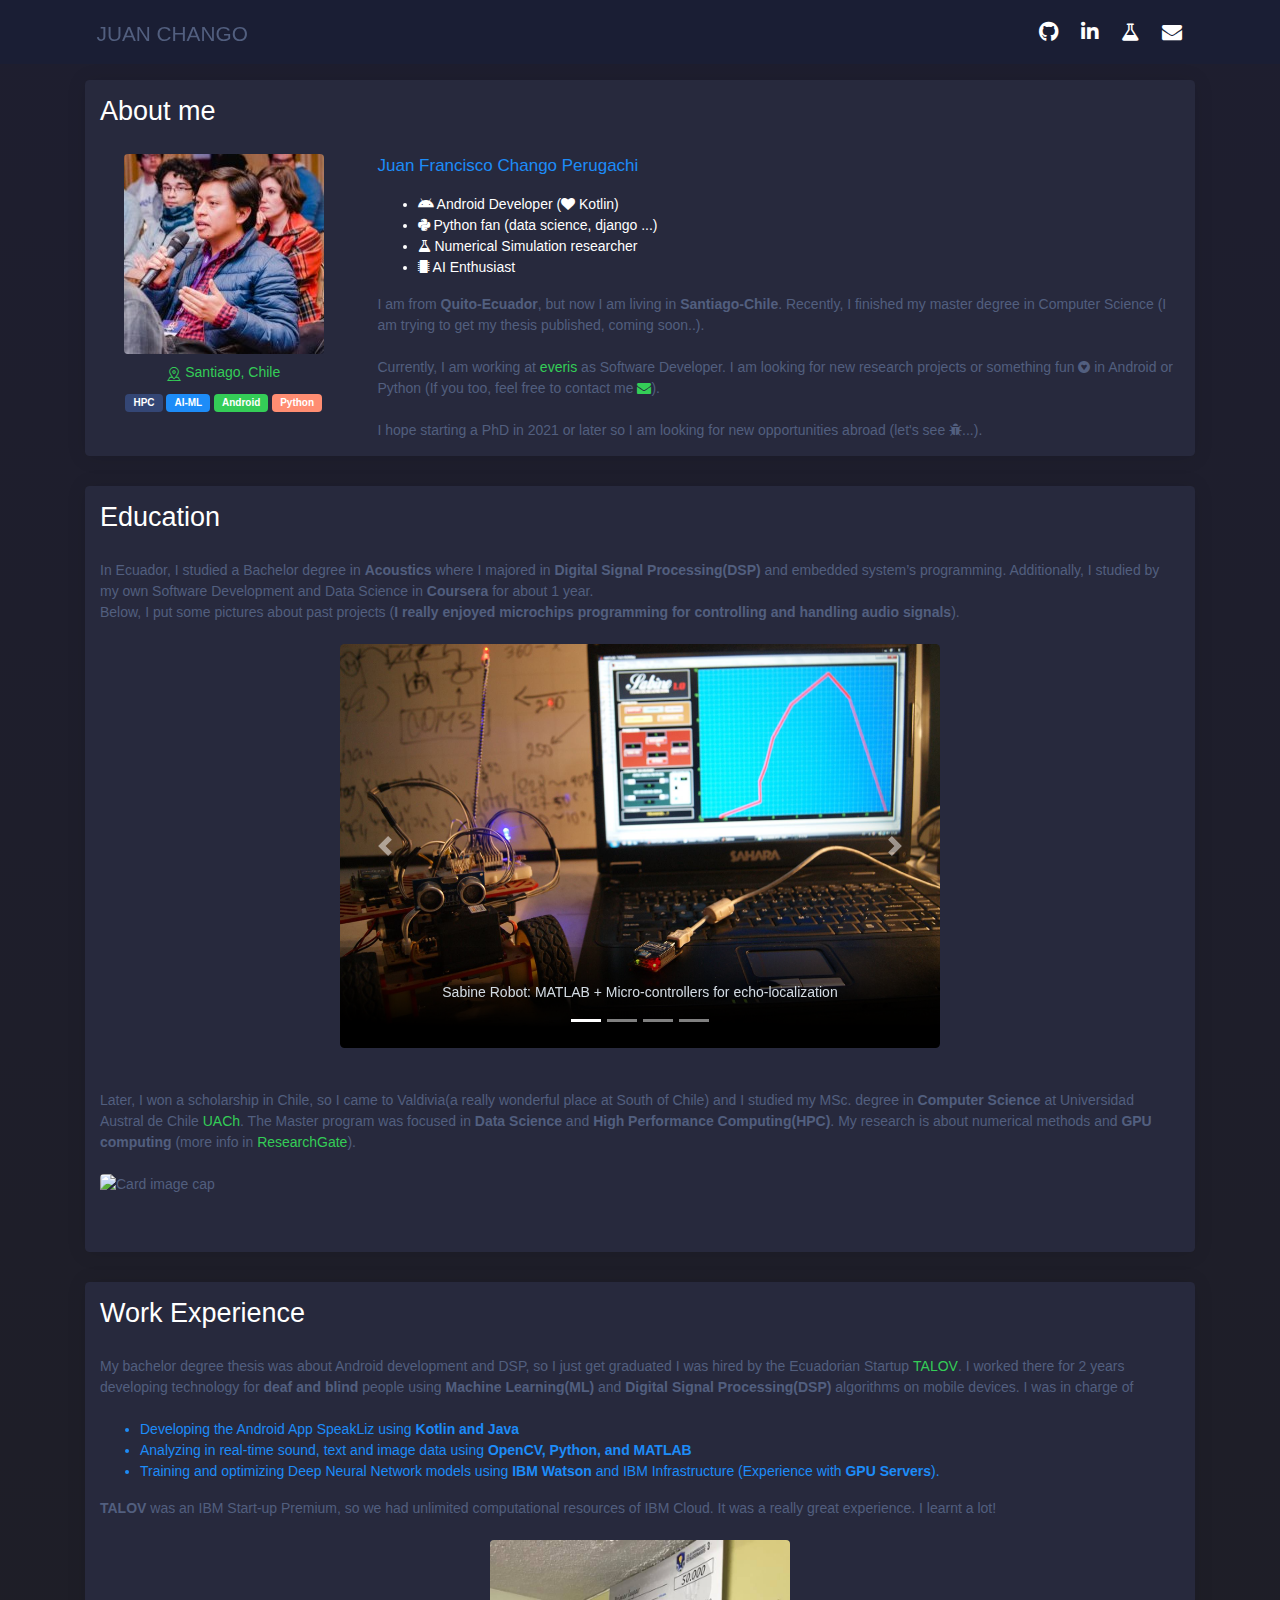
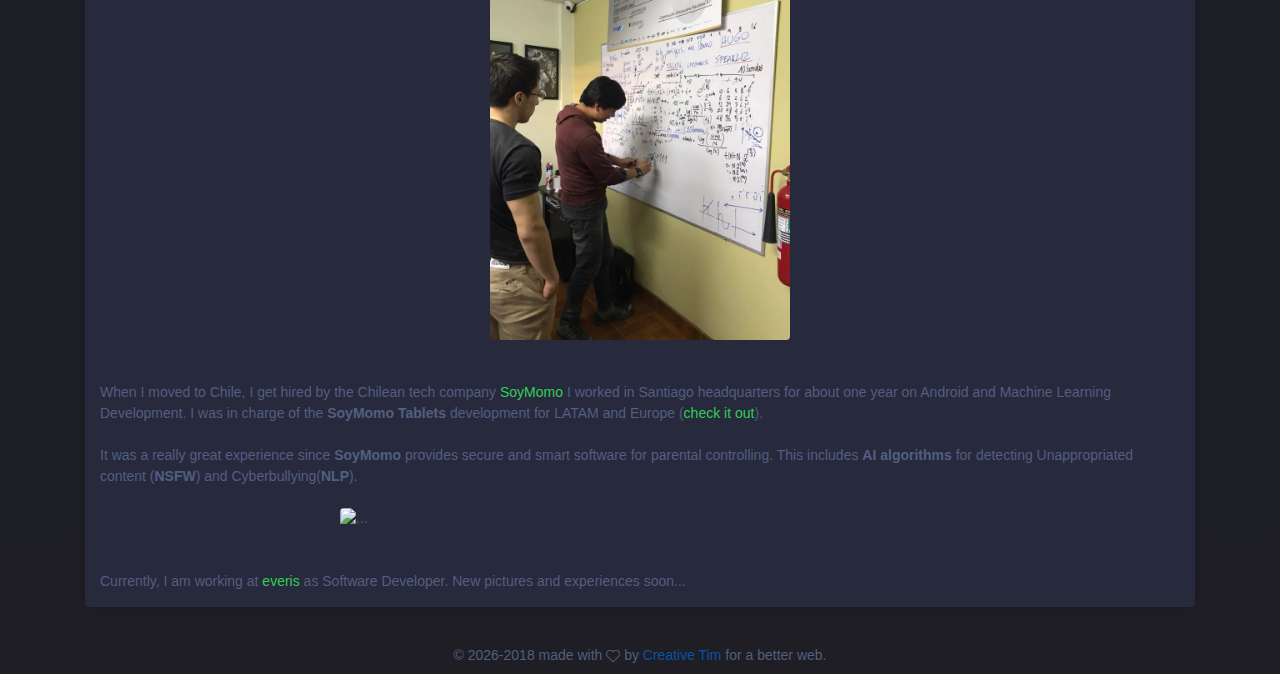
==== index.html @ d6f55861 "description updated!" ====
<!--
=========================================================
* * Black Dashboard - v1.0.1
=========================================================

* Product Page: https://www.creative-tim.com/product/black-dashboard
* Copyright 2019 Creative Tim (https://www.creative-tim.com)


* Coded by Creative Tim

=========================================================

* The above copyright notice and this permission notice shall be included in all copies or substantial portions of the Software.
-->
<!DOCTYPE html>
<html lang="en">

<head>
    <meta charset="utf-8" />
    <meta name="viewport" content="width=device-width, initial-scale=1, shrink-to-fit=no">
    <link rel="apple-touch-icon" sizes="76x76" href="./assets/img/apple-icon.png">

    <link rel="icon" type="image/png" href="assets/img/favi_jnfran92.jpg">
    <title>Juan Francisco Chango Perugachi</title>
    <meta name="description" content="Juan Francisco Chango Perugachi | MSc. in Computer Science | Android and Python Developer | Numerical Simulation researcher | AI/ML enthusiast. From Quito Ecuador, living in Santiago, Chile.">


    <!--     Fonts and icons     -->
    <link href="assets/css/custom.min.css" />
    <link href="https://fonts.googleapis.com/css?family=Lato:200,300,400,600,700,800" rel="stylesheet" />
    <link href="https://use.fontawesome.com/releases/v5.0.6/css/all.css" rel="stylesheet">
    <link rel="stylesheet" href="https://cdnjs.cloudflare.com/ajax/libs/font-awesome/4.7.0/css/font-awesome.min.css">
    <!-- Nucleo Icons -->
    <link href="assets/css/nucleo-icons.css" rel="stylesheet" />
    <!-- CSS Files -->
    <link href="assets/css/black-dashboard.css?v=1.0.0" rel="stylesheet" />
    <!-- CSS Just for demo purpose, don't include it in your project -->
    <link href="assets/demo/demo.css" rel="stylesheet" />

</head>

<body class="">

<div class="wrapper">
    <div class="main-panel">
        <!-- Navbar -->

        <nav class="navbar navbar-expand-lg fixed-top navbar-dark">
            <div class="container p-1">


                <a class="navbar-brand" style="padding-left: 30px"><b>Juan Chango</b></a>

                <button class="navbar-toggler" type="button" data-toggle="collapse" data-target="#navigation" aria-expanded="false" aria-label="Toggle navigation">
                    <span class="navbar-toggler-bar navbar-kebab"></span>
                    <span class="navbar-toggler-bar navbar-kebab"></span>
                    <span class="navbar-toggler-bar navbar-kebab"></span>
                </button>


                <div class="collapse navbar-collapse" id="navigation">
                    <ul class="navbar-nav ml-auto">
                        <li class="search-bar input-group">

                            <a class="btn btn-link" href="https://github.com/jnfran92" role="button"
                               data-toggle="tooltip" title="Github">
                                <i class="fab fa-github"></i>
                                <span class="d-lg-none d-md-block"><small>Github</small></span>
                            </a>


                            <a class="btn btn-link" href="https://www.linkedin.com/in/jnfran92/"  role="button"
                               data-toggle="tooltip" title="Linked in">
                                <i class="fab fa-linkedin"></i>
                                <span class="d-lg-none d-md-block"><small>Linked in</small></span>
                            </a>

                            <a class="btn btn-link" href="https://www.researchgate.net/profile/Juan_Chango" role="button"
                               data-toggle="tooltip" title="Research Gate">
                                <i class="fa fa-flask"></i>
                                <span class="d-lg-none d-md-block"><small>Science</small></span>
                            </a>

                            <a class="btn btn-link"
                               role="button" data-toggle="tooltip"
                               title="jnfran92@gmail.com"
                               id="email_button"
                               onclick="copyTheMail()">
                                <i class="fa fa-envelope"></i>
                                <span class="d-lg-none d-md-block"><small>e-mail</small></span>
                            </a>
                        </li>

                        <li class="separator d-lg-none"></li>
                    </ul>
                </div>
            </div>
        </nav>




        <div class="modal modal-search fade" id="searchModal" tabindex="-1" role="dialog" aria-labelledby="searchModal" aria-hidden="true">
            <div class="modal-dialog" role="document">
                <div class="modal-content">
                    <div class="modal-header">
                        <input type="text" class="form-control" id="inlineFormInputGroup" placeholder="SEARCH">
                        <button type="button" class="close" data-dismiss="modal" aria-label="Close">
                            <i class="tim-icons icon-simple-remove"></i>
                        </button>
                    </div>
                </div>
            </div>
        </div>

        <!-- End Navbar -->
        <div class="container">

            <div class="row" style="margin-top: 80px">
                <div class="col-12">

                    <div class="card">
                        <div class="card-header ">

                            <div class="row">
                                <div class="col-sm-6 text-left">
                                    <h2 class="card-title"><b>About me</b> </h2>
                                </div>
                            </div>
                        </div>


                        <div class="card-body">
                            <div class="row">
                                <div class="col-md-3 col-4">
                                    <div class="row mx-auto justify-content-center">
                                        <img class="img-fluid rounded" src="assets/img/perfil_linkedin.jpeg" alt="Juan Francisco Chango Perugachi">
                                    </div>
                                    <div class="row mx-auto justify-content-center">
                                        <a class="text-success logo-normal p-2">
                                            <i class="tim-icons icon-square-pin"></i> Santiago, Chile
                                        </a>
                                    </div>

                                    <div class="row mx-auto justify-content-center">
                                        <div class="text-info logo-mini center-block">
                                            <span class="badge badge-default">HPC</span>
                                            <span class="badge badge-info">AI-ML</span>
                                            <span class="badge badge-success">Android</span>
                                            <span class="badge badge-warning">Python</span>
                                        </div>
                                    </div>
                                </div>
                                <div class="col-md-9 col-8">
                                    <div class="card-text">
                                        <h4 class="card-text text-info">Juan Francisco Chango Perugachi</h4>
                                        <ul>
                                            <li class="text-white"><i class="fab fa-android"></i> Android Developer (<i class="fa fa-heart"></i> Kotlin)</li>
                                            <li class="text-white"><i class="fab fa-python"></i> Python fan (data science, django ...)</li>
                                            <li class="text-white"><i class="fa fa-flask"></i> Numerical Simulation researcher</li>
                                            <li class="text-white"><i class="fa fa-microchip"></i> AI Enthusiast</li>
                                        </ul>
                                        I am from <b>Quito-Ecuador</b>, but now I am living in <b>Santiago-Chile</b>.
                                        Recently, I finished my master degree in Computer Science (I am trying to get my thesis published, coming soon..).
                                        <br/><br/>
                                        Currently, I am working at <a class="text-success" href="https://www.everis.com/global/en">everis</a> as Software Developer.
                                        I am looking for new research projects or something fun <i class="fa fa-gratipay"></i>
                                        in Android or Python (If you too, feel free to contact me <a class="text-success" href="mailto:email@example.com"><i class="fa fa-envelope"></i></a>).

                                        <br/><br/>
                                        I hope starting a PhD in 2021 or later so I am looking for new opportunities abroad (let's see <i class="fa fa-bug" aria-hidden="true"></i>...).
                                    </div>
                                </div>
                            </div>
                        </div>
                    </div>
                </div>
            </div>


            <div class="row" >
                <div class="col-12">


                    <div class="card">
                        <div class="card-header ">

                            <div class="row">
                                <div class="col-sm-6 text-left">
                                    <h2 class="card-title"><b>Education</b> </h2>
                                </div>
                            </div>
                        </div>


                        <div class="card-body">

                            <div class="card-text">
                                In Ecuador, I studied a Bachelor degree in <b>Acoustics</b> where I majored in <b>Digital Signal Processing(DSP)</b> and embedded system’s programming.
                                Additionally, I studied by my own Software Development and Data Science in <b>Coursera</b> for about 1 year.
                                <br/>
                                Below, I put some pictures about past projects (<b>I really enjoyed microchips programming for controlling and handling audio signals</b>).
                            </div>
                            <br>

                            <div id="carouselExampleControls" class="carousel slide mx-auto d-block" data-ride="carousel" style="max-width: 600px;">
                                <div class="carousel-inner">
                                    <div class="carousel-item active">
                                        <img src="assets/img/g_1.png" class="d-block w-100" alt="Sabine Robot">
                                        <div class="carousel-caption d-none d-md-block">
                                            <p class="text-light">Sabine Robot: MATLAB + Micro-controllers for echo-localization</p>
                                        </div>
                                    </div>

                                    <div class="carousel-item">
                                        <img src="assets/img/g_2.png" class="d-block w-100" alt="..." >
                                        <div class="carousel-caption d-none d-md-block">
                                            <p class="text-light">Sabine Robot Control: UI Design in MATLAB</p>
                                        </div>
                                    </div>

                                    <div class="carousel-item">
                                        <img src="assets/img/g_3.png" class="d-block w-100" alt="...">
                                        <div class="carousel-caption d-none d-md-block">
                                            <p class="text-light">Coding Micro-controllers.</p>
                                        </div>
                                    </div>

                                    <div class="carousel-item">
                                        <img src="assets/img/g_4.png" class="d-block w-100" alt="...">
                                        <div class="carousel-caption d-none d-md-block">
                                            <p class="text-light">I wanted to build my own audio digital mixer.</p>
                                        </div>
                                    </div>
                                </div>
                                <a class="carousel-control-prev" href="#carouselExampleControls" role="button" data-slide="prev">
                                    <span class="carousel-control-prev-icon" aria-hidden="true"></span>
                                    <span class="sr-only">Previous</span>
                                </a>
                                <a class="carousel-control-next" href="#carouselExampleControls" role="button" data-slide="next">
                                    <span class="carousel-control-next-icon" aria-hidden="true"></span>
                                    <span class="sr-only">Next</span>
                                </a>
                                <ol class="carousel-indicators">
                                    <li data-target="#carouselExampleIndicators" data-slide-to="0" class="active"></li>
                                    <li data-target="#carouselExampleIndicators" data-slide-to="1"></li>
                                    <li data-target="#carouselExampleIndicators" data-slide-to="2"></li>
                                    <li data-target="#carouselExampleIndicators" data-slide-to="2"></li>
                                </ol>
                            </div>
                            <br>

                            <br>

                            <div class="card-text">
                                Later, I won a scholarship in Chile, so I came to Valdivia(a really wonderful place at South of Chile) and
                                I studied my MSc. degree in <b>Computer Science</b> at Universidad Austral de Chile
                                <a class="text-success" href="http://ingenieria.uach.cl/index.php/postgrado/magister-en-informatica"><b>UACh</b></a>.
                                The Master program was focused in <b>Data Science</b> and <b>High Performance Computing(HPC)</b>.
                                My research is about numerical methods and <b>GPU computing</b>
                                (more info in <a href="https://www.researchgate.net/profile/Juan_Chango" class="text-success">ResearchGate</a>).
                            </div>
                            <br/>
                            <img class="img-fluid rounded mx-auto d-block" src="assets/img/photo_min.png" alt="Card image cap" style="width: 100%">
                            <br/>
                            <br/>

                        </div>
                    </div>




                </div>
            </div>


             <div class="row" >
                <div class="col-12">


                    <div class="card">
                        <div class="card-header ">

                            <div class="row">
                                <div class="col-sm-6 text-left">
                                    <h2 class="card-title"><b>Work Experience</b> </h2>
                                </div>
                            </div>
                        </div>


                        <div class="card-body">

                            <div class="card-text ">
                                My bachelor degree thesis was about Android development and DSP,
                                so I just get graduated I was hired by the Ecuadorian Startup <a class="text-success" href="https://www.talovstudio.com/">TALOV</a>.
                                I worked there for 2 years developing technology for <b>deaf and blind</b> people using <b>Machine Learning(ML)</b> and
                                <b>Digital Signal Processing(DSP)</b> algorithms on mobile devices.
                                I was in charge of
                                <br/>
                                <br/>
                                <ul>
                                    <li class="text-info">Developing the Android App SpeakLiz using <b>Kotlin and Java</b></li>
                                    <li class="text-info">Analyzing in real-time sound, text and image data using <b>OpenCV, Python, and MATLAB</b></li>
                                    <li class="text-info">Training and optimizing Deep Neural Network models using <b>IBM Watson</b> and IBM Infrastructure (Experience with <b>GPU Servers</b>).</li>
                                </ul>
                                <b>TALOV</b> was an IBM Start-up Premium, so we had unlimited computational resources of IBM Cloud. It was a really great experience. I learnt a lot!
                                <br/>
                                <br/>

                                <img src="assets/img/talov_2.jpg" class="img-fluid rounded mx-auto d-block" alt="..." style="max-width: 300px;">

                                <br/>
                                <br/>

                                When I moved to Chile, I get hired by the Chilean tech company <a class="text-success" href="https://www.soymomo.com">SoyMomo</a>
                                I worked in Santiago headquarters for about one year on Android and Machine Learning Development.
                                I was in charge of the <b>SoyMomo Tablets</b> development for LATAM and Europe (<a class="text-success" href="https://www.youtube.com/watch?v=WFUkyGV0xbY">check it out</a>).

                                <br/>
                                <br/>

                                It was a really great experience since <b>SoyMomo</b>
                                provides secure and smart software for parental controlling.
                                This includes <b>AI algorithms</b> for detecting Unappropriated content (<b>NSFW</b>) and Cyberbullying(<b>NLP</b>).

                                <br/>
                                <br/>
                                <img src="assets/img/soy_momo_juan.png" class="img-fluid rounded mx-auto d-block" alt="..." style="width: 100%; max-width: 600px">
                                <br/>
                                <br/>

                                Currently, I am working at <a class="text-success" href="https://www.everis.com/global/en">everis</a> as Software Developer.
                                New pictures and experiences soon...

                            </div>

                        </div>
                    </div>




                </div>
            </div>

        </div>
        <footer class="container p-2 text-center">
            ©
            <script>
                document.write(new Date().getFullYear())
            </script>-2018 made with <i class="tim-icons icon-heart-2"></i> by
            <a href="https://www.creative-tim.com/" target="_blank">Creative Tim</a> for a better web.
        </footer>
    </div>
</div>

<!--   Core JS Files   -->
<script src="assets/js/core/jquery.min.js"></script>
<script src="assets/js/core/popper.min.js"></script>
<script src="assets/js/core/bootstrap.min.js"></script>
<script src="assets/js/plugins/perfect-scrollbar.jquery.min.js"></script>
<!--  Google Maps Plugin    -->
<!-- Place this tag in your head or just before your close body tag. -->
<!-- Chart JS -->
<script src="assets/js/plugins/chartjs.min.js"></script>
<!--  Notifications Plugin    -->
<script src="assets/js/plugins/bootstrap-notify.js"></script>
<!-- Control Center for Black Dashboard: parallax effects, scripts for the example pages etc -->
<script src="assets/js/black-dashboard.min.js?v=1.0.0"></script><!-- Black Dashboard DEMO methods, don't include it in your project! -->
<script src="assets/demo/demo.js"></script>


<script>
    $(document).ready(function() {
        $().ready(function() {
            // // Activate white theme!!
            // $('body').addClass('white-content');

            // window.alert("Init")

            $sidebar = $('.sidebar');
            $navbar = $('.navbar');
            $main_panel = $('.main-panel');

            $full_page = $('.full-page');

            $sidebar_responsive = $('body > .navbar-collapse');
            sidebar_mini_active = true;
            white_color = false;

            window_width = $(window).width();

            fixed_plugin_open = $('.sidebar .sidebar-wrapper .nav li.active a p').html();



            $('.fixed-plugin a').click(function(event) {
                if ($(this).hasClass('switch-trigger')) {
                    if (event.stopPropagation) {
                        event.stopPropagation();
                    } else if (window.event) {
                        window.event.cancelBubble = true;
                    }
                }
            });

            $('.fixed-plugin .background-color span').click(function() {
                $(this).siblings().removeClass('active');
                $(this).addClass('active');

                var new_color = $(this).data('color');
                // window.alert(new_color)

                if ($sidebar.length != 0) {
                    $sidebar.attr('data', new_color);
                }

                if ($main_panel.length != 0) {
                    $main_panel.attr('data', new_color);
                }

                if ($full_page.length != 0) {
                    $full_page.attr('filter-color', new_color);
                }

                if ($sidebar_responsive.length != 0) {
                    $sidebar_responsive.attr('data', new_color);
                }
            });

            $('.switch-sidebar-mini input').on("switchChange.bootstrapSwitch", function() {
                var $btn = $(this);

                if (sidebar_mini_active == true) {
                    $('body').removeClass('sidebar-mini');
                    sidebar_mini_active = false;
                    blackDashboard.showSidebarMessage('Sidebar mini deactivated...');
                } else {
                    $('body').addClass('sidebar-mini');
                    sidebar_mini_active = true;
                    blackDashboard.showSidebarMessage('Sidebar mini activated...');
                }

                // we simulate the window Resize so the charts will get updated in realtime.
                var simulateWindowResize = setInterval(function() {
                    window.dispatchEvent(new Event('resize'));
                }, 180);

                // we stop the simulation of Window Resize after the animations are completed
                setTimeout(function() {
                    clearInterval(simulateWindowResize);
                }, 1000);
            });

            $('.switch-change-color input').on("switchChange.bootstrapSwitch", function() {
                var $btn = $(this);

                if (white_color == true) {

                    $('body').addClass('change-background');
                    setTimeout(function() {
                        $('body').removeClass('change-background');
                        $('body').removeClass('white-content');
                    }, 900);
                    white_color = false;
                } else {

                    $('body').addClass('change-background');
                    setTimeout(function() {
                        $('body').removeClass('change-background');
                        $('body').addClass('white-content');
                    }, 900);

                    white_color = true;
                }


            });

            $('.light-badge').click(function() {
                $('body').addClass('white-content');
            });

            $('.dark-badge').click(function() {
                $('body').removeClass('white-content');
            });

        });
    });
</script>
<script>
    $(document).ready(function() {
        // Javascript method's body can be found in assets/js/demos.js
        demo.initDashboardPageCharts();
    });
</script>
<script>
$(document).ready(function(){
    $('[data-toggle="tooltip"]').tooltip();
});
</script>
<script>
    function copyTheMail() {
        // var emailText = "jnfran92@gmail.com";
        document.getElementById('email_button').title = "";
        blackDashboard.showSidebarMessage('<b>jnfran92@gmail.com</b> copied to clipboard!');

        var textArea = document.createElement("textarea");
        textArea.value = "jnfran92@gmail.com";
        textArea.style.position="fixed";  //avoid scrolling to bottom
        document.body.appendChild(textArea);
        textArea.select();
        textArea.setSelectionRange(0, 99999);
        document.execCommand("copy");
    }
</script>

</body>

</html>
---- assets/css/custom.min.css ----
.custom-p-top{
    padding-top: 300px;
}

.custom-p-half-top{
    padding-top: 70px;
}

.custom-p-bottom{
    padding-bottom: 20px;
}

.bg-custom-black{
    background-color: #0f0f0f;
}

/* Set the size of the div element that contains the map */
#map {
  height: 400px;
  /* The height is 400 pixels */
  width: 100%;
  /* The width is the width of the web page */
}

/*body{*/
/*    color: #0f0f0f;*/
/*    background:url('/static/img/hd_back.png') top no-repeat;*/
/*    background-attachment:fixed;*/
/*    background-size: auto;*/
/*}*/
---- assets/css/nucleo-icons.css ----
/* --------------------------------

Nucleo Outline Web Font - nucleoapp.com/
License - nucleoapp.com/license/
Created using IcoMoon - icomoon.io

-------------------------------- */

@font-face {
  font-family: 'Nucleo';
  src: url('../fonts/nucleo.eot');
  src: url('../fonts/nucleo.eot') format('embedded-opentype'),
    url('../fonts/nucleo.woff2') format('woff2'),
    url('../fonts/nucleo.woff') format('woff'),
    url('../fonts/nucleo.ttf') format('truetype'),
    url('../fonts/nucleo.svg') format('svg');
  font-weight: normal;
  font-style: normal;
}

/*------------------------
	base class definition
-------------------------*/

.tim-icons {
  display: inline-block;
  font: normal normal normal 1em/1 'Nucleo';
  vertical-align: middle;
  speak: none;
  text-transform: none;
  /* Better Font Rendering */
  -webkit-font-smoothing: antialiased;
  -moz-osx-font-smoothing: grayscale;
}

.font-icon-detail {
  text-align: center;
  padding: 45px 0 30px;
  border: 1px solid #e44cc4;
  border-radius: .1875rem;
  margin: 15px 0;
  min-height: 168px;
}

.font-icon-detail i {
  color: #FFFFFF;
  font-size: 1.5em;
}

.font-icon-detail p {
  color: #e44cc4 !important;
  margin-top: 30px;
  padding: 0 10px;
  font-size: .7142em;
}

/*------------------------
  change icon size
-------------------------*/

.tim-icons-sm {
  font-size: 0.8em;
}

.tim-icons-lg {
  font-size: 1.2em;
}

/* absolute units */
.tim-icons-16 {
  font-size: 16px;
}

.tim-icons-32 {
  font-size: 32px;
}

/*----------------------------------
  add a square/circle background
-----------------------------------*/

.tim-icons-bg-square,
.tim-icons-bg-circle {
  padding: 0.35em;
}

.tim-icons-bg-circle {
  border-radius: 50%;
}

/*------------------------
  list icons
-------------------------*/



/*------------------------
  spinning icons
-------------------------*/

.tim-icons-is-spinning {
  -webkit-animation: tim-icons-spin 2s infinite linear;
  -moz-animation: tim-icons-spin 2s infinite linear;
  animation: tim-icons-spin 2s infinite linear;
}

@-webkit-keyframes tim-icons-spin {
  0% {
    -webkit-transform: rotate(0deg);
  }

  100% {
    -webkit-transform: rotate(360deg);
  }
}

@-moz-keyframes tim-icons-spin {
  0% {
    -moz-transform: rotate(0deg);
  }

  100% {
    -moz-transform: rotate(360deg);
  }
}

@keyframes tim-icons-spin {
  0% {
    -webkit-transform: rotate(0deg);
    -moz-transform: rotate(0deg);
    -ms-transform: rotate(0deg);
    -o-transform: rotate(0deg);
    transform: rotate(0deg);
  }

  100% {
    -webkit-transform: rotate(360deg);
    -moz-transform: rotate(360deg);
    -ms-transform: rotate(360deg);
    -o-transform: rotate(360deg);
    transform: rotate(360deg);
  }
}

/*------------------------
  rotated/flipped icons
-------------------------*/
/*------------------------
	icons
-------------------------*/

.icon-alert-circle-exc::before {
  content: "\ea02";
}

.icon-align-center::before {
  content: "\ea03";
}

.icon-align-left-2::before {
  content: "\ea04";
}

.icon-app::before {
  content: "\ea05";
}

.icon-atom::before {
  content: "\ea06";
}

.icon-attach-87::before {
  content: "\ea07";
}

.icon-badge::before {
  content: "\ea08";
}

.icon-bag-16::before {
  content: "\ea09";
}

.icon-bank::before {
  content: "\ea0a";
}

.icon-basket-simple::before {
  content: "\ea0b";
}

.icon-bell-55::before {
  content: "\ea0c";
}

.icon-bold::before {
  content: "\ea0d";
}

.icon-book-bookmark::before {
  content: "\ea0e";
}

.icon-bulb-63::before {
  content: "\ea0f";
}

.icon-bullet-list-67::before {
  content: "\ea10";
}

.icon-bus-front-12::before {
  content: "\ea11";
}

.icon-button-pause::before {
  content: "\ea12";
}

.icon-button-power::before {
  content: "\ea13";
}

.icon-calendar-60::before {
  content: "\ea14";
}

.icon-camera-18::before {
  content: "\ea15";
}

.icon-caps-small::before {
  content: "\ea16";
}

.icon-cart::before {
  content: "\ea17";
}

.icon-chart-bar-32::before {
  content: "\ea18";
}

.icon-chart-pie-36::before {
  content: "\ea19";
}

.icon-chat-33::before {
  content: "\ea1a";
}

.icon-check-2::before {
  content: "\ea1b";
}

.icon-cloud-download-93::before {
  content: "\ea1c";
}

.icon-cloud-upload-94::before {
  content: "\ea1d";
}

.icon-coins::before {
  content: "\ea1e";
}

.icon-compass-05::before {
  content: "\ea1f";
}

.icon-controller::before {
  content: "\ea20";
}

.icon-credit-card::before {
  content: "\ea21";
}

.icon-delivery-fast::before {
  content: "\ea22";
}

.icon-double-left::before {
  content: "\ea23";
}

.icon-double-right::before {
  content: "\ea24";
}

.icon-email-85::before {
  content: "\ea25";
}

.icon-gift-2::before {
  content: "\ea26";
}

.icon-globe-2::before {
  content: "\ea27";
}

.icon-headphones::before {
  content: "\ea28";
}

.icon-heart-2::before {
  content: "\ea29";
}

.icon-html5::before {
  content: "\ea2a";
}

.icon-image-02::before {
  content: "\ea2b";
}

.icon-istanbul::before {
  content: "\ea2c";
}

.icon-key-25::before {
  content: "\ea2d";
}

.icon-laptop::before {
  content: "\ea2e";
}

.icon-light-3::before {
  content: "\ea2f";
}

.icon-link-72::before {
  content: "\ea30";
}

.icon-lock-circle::before {
  content: "\ea31";
}

.icon-map-big::before {
  content: "\ea32";
}

.icon-minimal-down::before {
  content: "\ea33";
}

.icon-minimal-left::before {
  content: "\ea34";
}

.icon-minimal-right::before {
  content: "\ea35";
}

.icon-minimal-up::before {
  content: "\ea36";
}

.icon-mobile::before {
  content: "\ea37";
}

.icon-molecule-40::before {
  content: "\ea38";
}

.icon-money-coins::before {
  content: "\ea39";
}

.icon-notes::before {
  content: "\ea3a";
}

.icon-palette::before {
  content: "\ea3b";
}

.icon-paper::before {
  content: "\ea3c";
}

.icon-pencil::before {
  content: "\ea3d";
}

.icon-pin::before {
  content: "\ea3e";
}

.icon-planet::before {
  content: "\ea3f";
}

.icon-puzzle-10::before {
  content: "\ea40";
}

.icon-satisfied::before {
  content: "\ea41";
}

.icon-scissors::before {
  content: "\ea42";
}

.icon-send::before {
  content: "\ea43";
}

.icon-settings-gear-63::before {
  content: "\ea44";
}

.icon-settings::before {
  content: "\ea45";
}

.icon-simple-add::before {
  content: "\ea46";
}

.icon-simple-delete::before {
  content: "\ea47";
}

.icon-simple-remove::before {
  content: "\ea48";
}

.icon-single-02::before {
  content: "\ea49";
}

.icon-single-copy-04::before {
  content: "\ea4a";
}

.icon-sound-wave::before {
  content: "\ea4b";
}

.icon-spaceship::before {
  content: "\ea4c";
}

.icon-square-pin::before {
  content: "\ea4d";
}

.icon-support-17::before {
  content: "\ea4e";
}

.icon-tablet-2::before {
  content: "\ea4f";
}

.icon-tag::before {
  content: "\ea50";
}

.icon-tap-02::before {
  content: "\ea51";
}

.icon-tie-bow::before {
  content: "\ea52";
}

.icon-time-alarm::before {
  content: "\ea53";
}

.icon-trash-simple::before {
  content: "\ea54";
}

.icon-triangle-right-17::before {
  content: "\ea55";
}

.icon-trophy::before {
  content: "\ea56";
}

.icon-tv-2::before {
  content: "\ea57";
}

.icon-upload::before {
  content: "\ea58";
}

.icon-user-run::before {
  content: "\ea59";
}

.icon-vector::before {
  content: "\ea5a";
}

.icon-video-66::before {
  content: "\ea5b";
}

.icon-volume-98::before {
  content: "\ea5c";
}

.icon-wallet-43::before {
  content: "\ea5d";
}

.icon-watch-time::before {
  content: "\ea5e";
}

.icon-wifi::before {
  content: "\ea5f";
}

.icon-world::before {
  content: "\ea60";
}

.icon-zoom-split::before {
  content: "\ea61";
}

.icon-refresh-01::before {
  content: "\ea62";
}

.icon-refresh-02::before {
  content: "\ea63";
}

.icon-shape-star::before {
  content: "\ea64";
}

.icon-components::before {
  content: "\ea65";
}
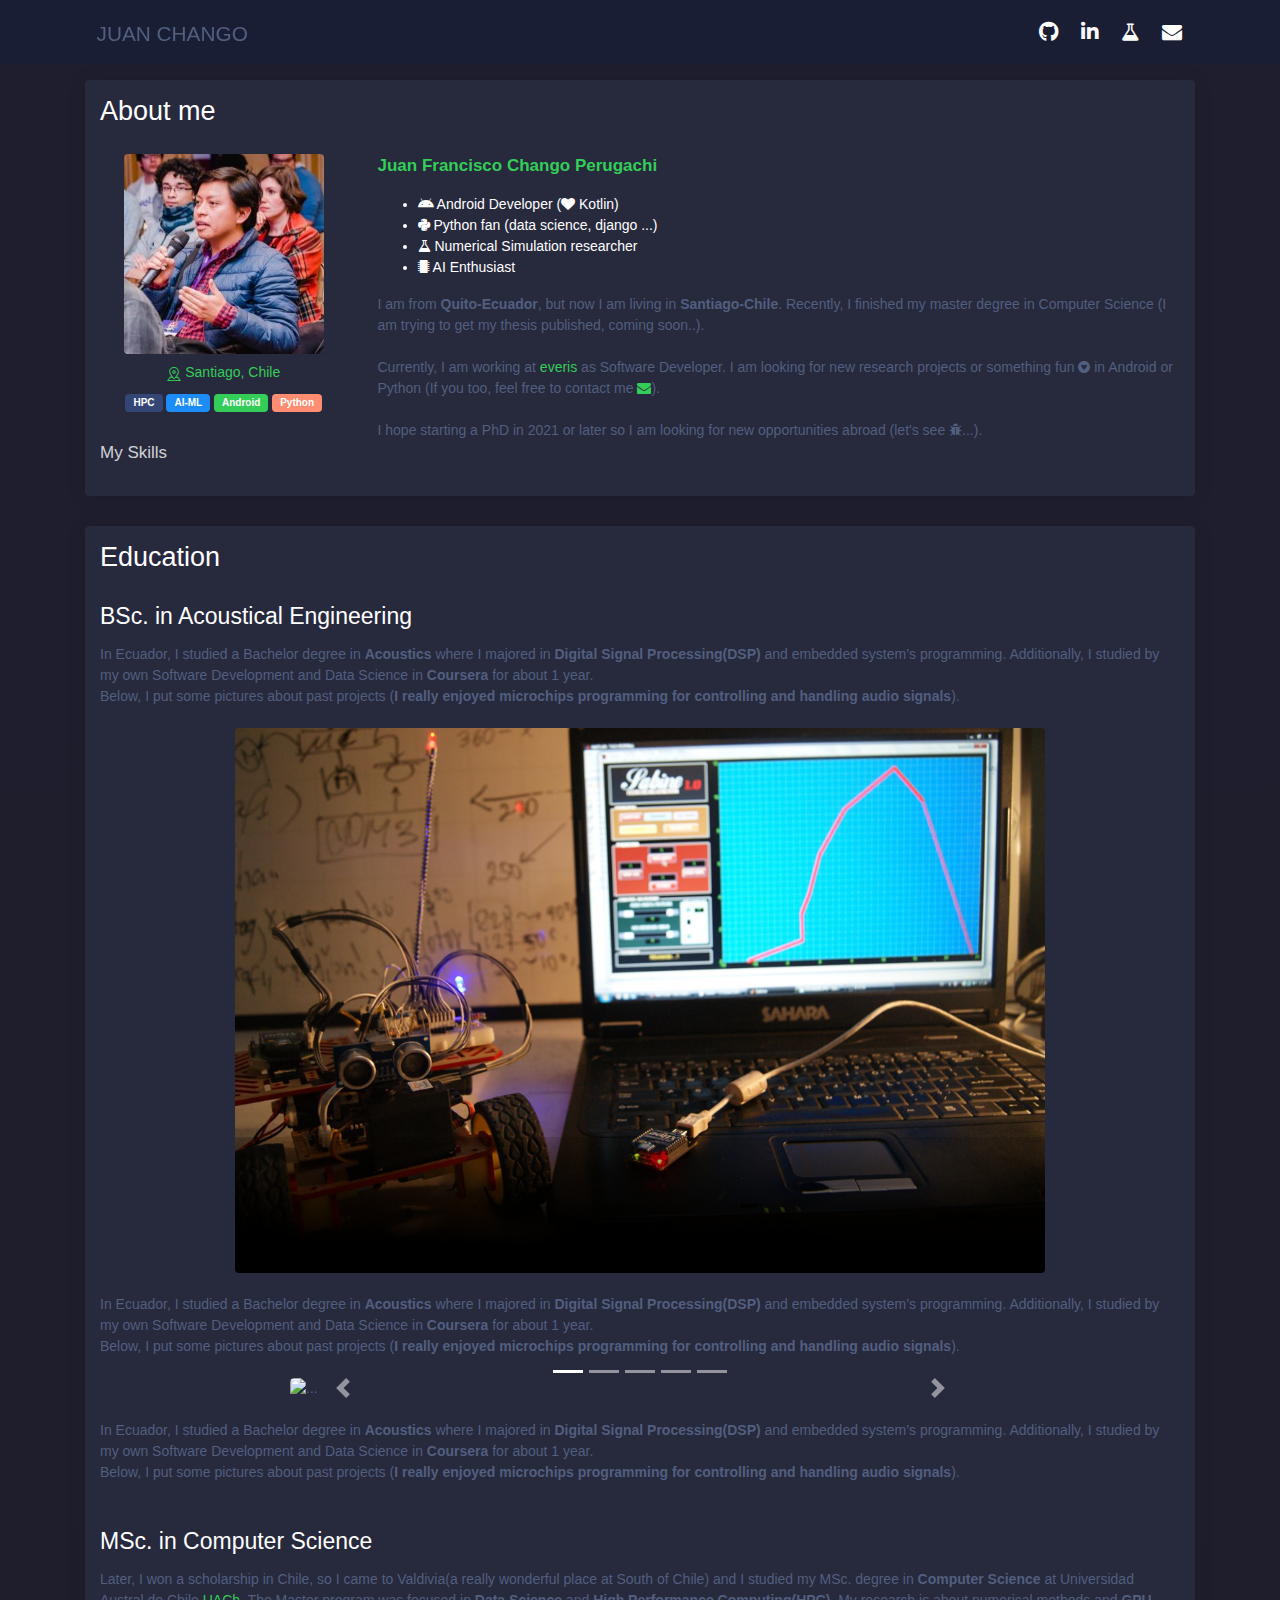
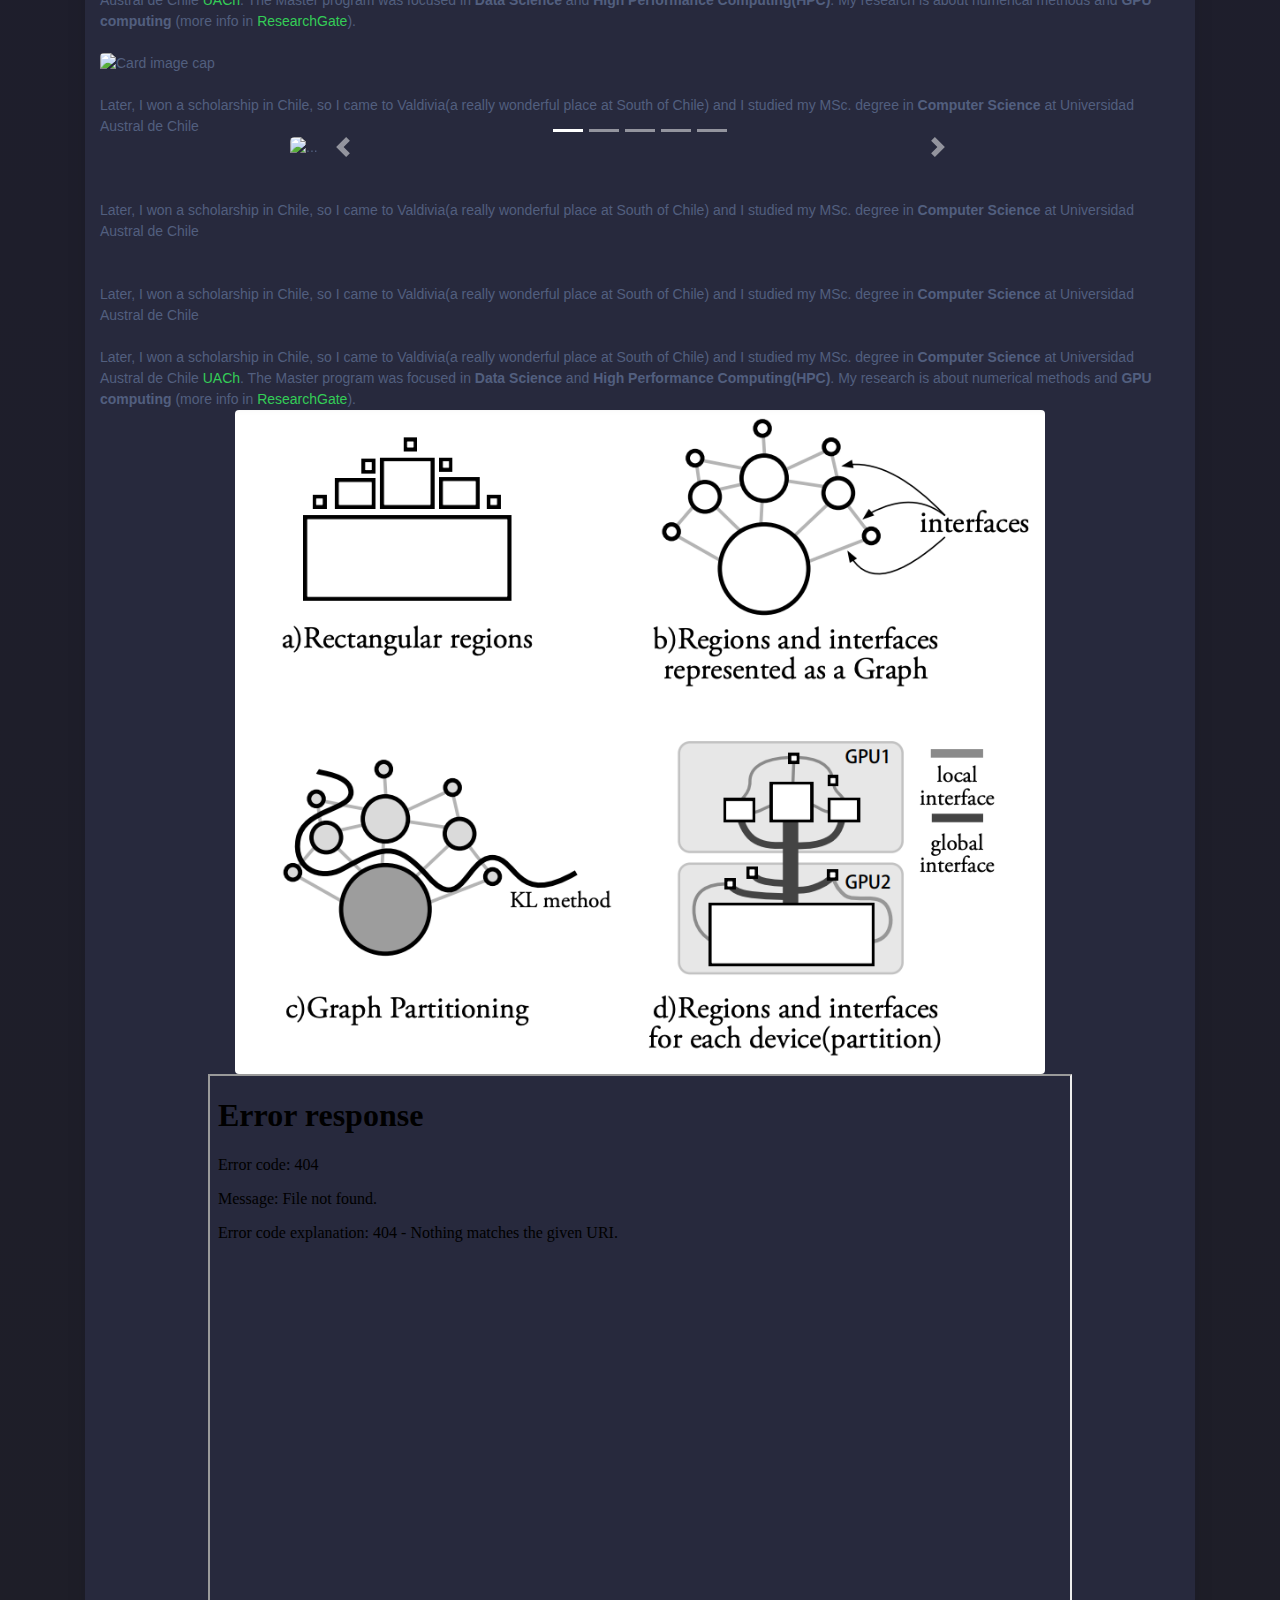
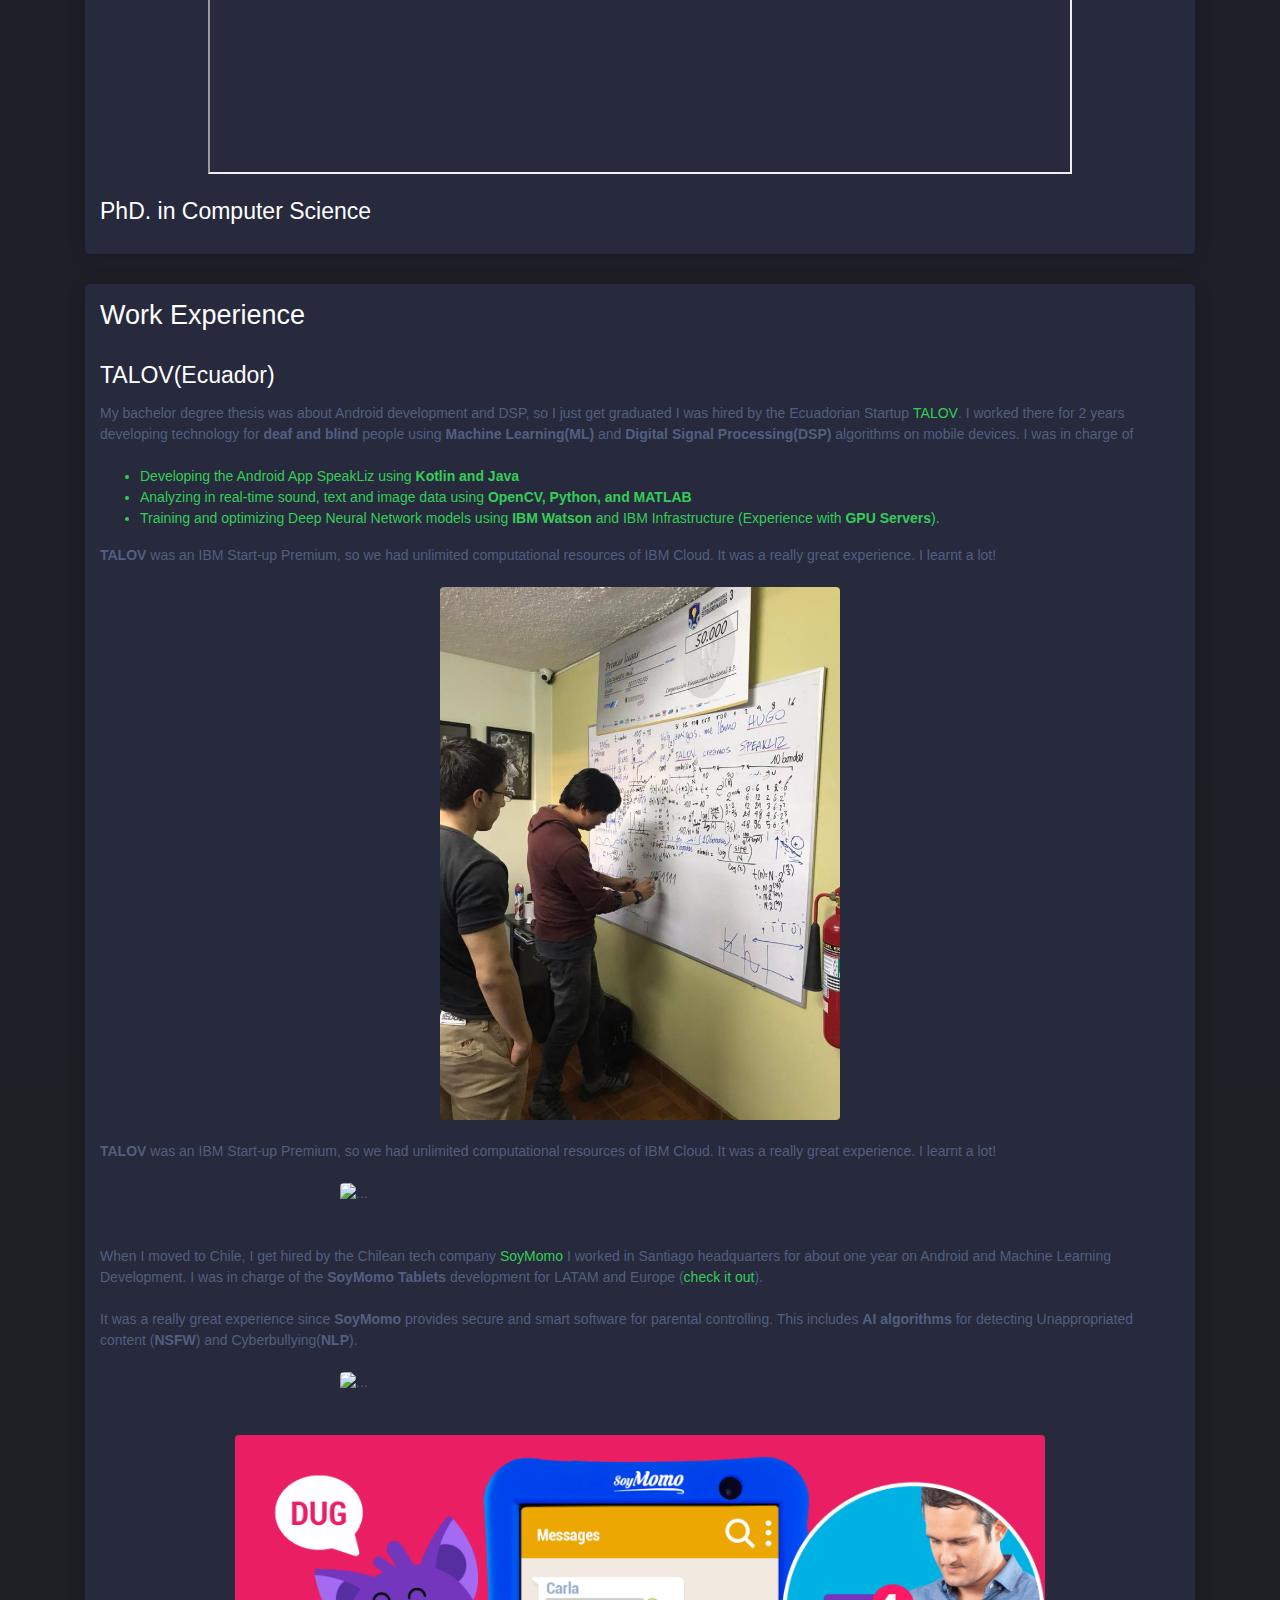
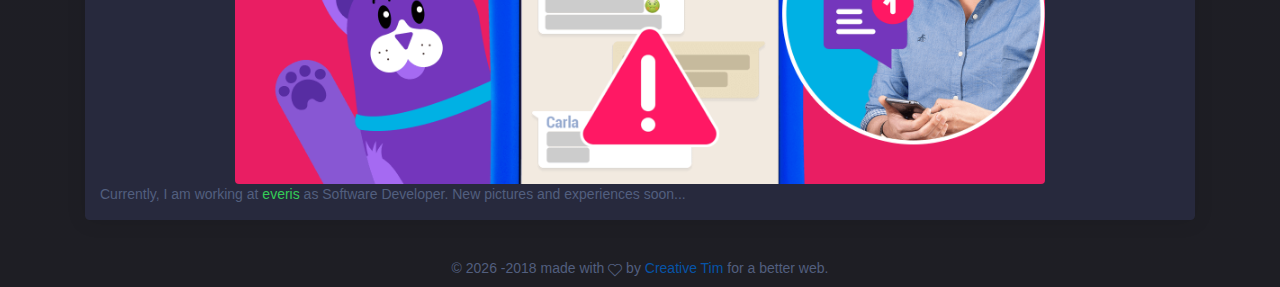
==== commit a4a66d51: "init branch" ====
--- a/index.html
+++ b/index.html
@@ -17,26 +17,27 @@
 <html lang="en">
 
 <head>
-    <meta charset="utf-8" />
+    <meta charset="utf-8"/>
     <meta name="viewport" content="width=device-width, initial-scale=1, shrink-to-fit=no">
     <link rel="apple-touch-icon" sizes="76x76" href="./assets/img/apple-icon.png">
 
     <link rel="icon" type="image/png" href="assets/img/favi_jnfran92.jpg">
     <title>Juan Francisco Chango Perugachi</title>
-    <meta name="description" content="Juan Francisco Chango Perugachi | MSc. in Computer Science | Android and Python Developer | Numerical Simulation researcher | AI/ML enthusiast. From Quito Ecuador, living in Santiago, Chile.">
+    <meta name="description"
+          content="Juan Francisco Chango Perugachi | MSc. in Computer Science | Android and Python Developer | Numerical Simulation researcher | AI/ML enthusiast. From Quito Ecuador, living in Santiago, Chile.">
 
 
     <!--     Fonts and icons     -->
-    <link href="assets/css/custom.min.css" />
-    <link href="https://fonts.googleapis.com/css?family=Lato:200,300,400,600,700,800" rel="stylesheet" />
+    <link href="assets/css/custom.min.css"/>
+    <link href="https://fonts.googleapis.com/css?family=Lato:200,300,400,600,700,800" rel="stylesheet"/>
     <link href="https://use.fontawesome.com/releases/v5.0.6/css/all.css" rel="stylesheet">
     <link rel="stylesheet" href="https://cdnjs.cloudflare.com/ajax/libs/font-awesome/4.7.0/css/font-awesome.min.css">
     <!-- Nucleo Icons -->
-    <link href="assets/css/nucleo-icons.css" rel="stylesheet" />
+    <link href="assets/css/nucleo-icons.css" rel="stylesheet"/>
     <!-- CSS Files -->
-    <link href="assets/css/black-dashboard.css?v=1.0.0" rel="stylesheet" />
+    <link href="assets/css/black-dashboard.css?v=1.0.0" rel="stylesheet"/>
     <!-- CSS Just for demo purpose, don't include it in your project -->
-    <link href="assets/demo/demo.css" rel="stylesheet" />
+    <link href="assets/demo/demo.css" rel="stylesheet"/>
 
 </head>
 
@@ -52,7 +53,8 @@
 
                 <a class="navbar-brand" style="padding-left: 30px"><b>Juan Chango</b></a>
 
-                <button class="navbar-toggler" type="button" data-toggle="collapse" data-target="#navigation" aria-expanded="false" aria-label="Toggle navigation">
+                <button class="navbar-toggler" type="button" data-toggle="collapse" data-target="#navigation"
+                        aria-expanded="false" aria-label="Toggle navigation">
                     <span class="navbar-toggler-bar navbar-kebab"></span>
                     <span class="navbar-toggler-bar navbar-kebab"></span>
                     <span class="navbar-toggler-bar navbar-kebab"></span>
@@ -70,13 +72,14 @@
                             </a>
 
 
-                            <a class="btn btn-link" href="https://www.linkedin.com/in/jnfran92/"  role="button"
+                            <a class="btn btn-link" href="https://www.linkedin.com/in/jnfran92/" role="button"
                                data-toggle="tooltip" title="Linked in">
                                 <i class="fab fa-linkedin"></i>
                                 <span class="d-lg-none d-md-block"><small>Linked in</small></span>
                             </a>
 
-                            <a class="btn btn-link" href="https://www.researchgate.net/profile/Juan_Chango" role="button"
+                            <a class="btn btn-link" href="https://www.researchgate.net/profile/Juan_Chango"
+                               role="button"
                                data-toggle="tooltip" title="Research Gate">
                                 <i class="fa fa-flask"></i>
                                 <span class="d-lg-none d-md-block"><small>Science</small></span>
@@ -99,9 +102,8 @@
         </nav>
 
 
-
-
-        <div class="modal modal-search fade" id="searchModal" tabindex="-1" role="dialog" aria-labelledby="searchModal" aria-hidden="true">
+        <div class="modal modal-search fade" id="searchModal" tabindex="-1" role="dialog" aria-labelledby="searchModal"
+             aria-hidden="true">
             <div class="modal-dialog" role="document">
                 <div class="modal-content">
                     <div class="modal-header">
@@ -125,7 +127,7 @@
 
                             <div class="row">
                                 <div class="col-sm-6 text-left">
-                                    <h2 class="card-title"><b>About me</b> </h2>
+                                    <h2 class="card-title"><b>About me</b></h2>
                                 </div>
                             </div>
                         </div>
@@ -135,7 +137,8 @@
                             <div class="row">
                                 <div class="col-md-3 col-4">
                                     <div class="row mx-auto justify-content-center">
-                                        <img class="img-fluid rounded" src="assets/img/perfil_linkedin.jpeg" alt="Juan Francisco Chango Perugachi">
+                                        <img class="img-fluid rounded" src="assets/img/perfil_linkedin.jpeg"
+                                             alt="Juan Francisco Chango Perugachi">
                                     </div>
                                     <div class="row mx-auto justify-content-center">
                                         <a class="text-success logo-normal p-2">
@@ -154,24 +157,43 @@
                                 </div>
                                 <div class="col-md-9 col-8">
                                     <div class="card-text">
-                                        <h4 class="card-text text-info">Juan Francisco Chango Perugachi</h4>
+                                        <h4 class="card-text text-success font-weight-bold">Juan Francisco Chango Perugachi</h4>
                                         <ul>
-                                            <li class="text-white"><i class="fab fa-android"></i> Android Developer (<i class="fa fa-heart"></i> Kotlin)</li>
-                                            <li class="text-white"><i class="fab fa-python"></i> Python fan (data science, django ...)</li>
-                                            <li class="text-white"><i class="fa fa-flask"></i> Numerical Simulation researcher</li>
+                                            <li class="text-white"><i class="fab fa-android"></i> Android Developer (<i
+                                                    class="fa fa-heart"></i> Kotlin)
+                                            </li>
+                                            <li class="text-white"><i class="fab fa-python"></i> Python fan (data
+                                                science, django ...)
+                                            </li>
+                                            <li class="text-white"><i class="fa fa-flask"></i> Numerical Simulation
+                                                researcher
+                                            </li>
                                             <li class="text-white"><i class="fa fa-microchip"></i> AI Enthusiast</li>
                                         </ul>
                                         I am from <b>Quito-Ecuador</b>, but now I am living in <b>Santiago-Chile</b>.
-                                        Recently, I finished my master degree in Computer Science (I am trying to get my thesis published, coming soon..).
+                                        Recently, I finished my master degree in Computer Science (I am trying to get my
+                                        thesis published, coming soon..).
                                         <br/><br/>
-                                        Currently, I am working at <a class="text-success" href="https://www.everis.com/global/en">everis</a> as Software Developer.
-                                        I am looking for new research projects or something fun <i class="fa fa-gratipay"></i>
-                                        in Android or Python (If you too, feel free to contact me <a class="text-success" href="mailto:email@example.com"><i class="fa fa-envelope"></i></a>).
+                                        Currently, I am working at <a class="text-success"
+                                                                      href="https://www.everis.com/global/en">everis</a>
+                                        as Software Developer.
+                                        I am looking for new research projects or something fun <i
+                                            class="fa fa-gratipay"></i>
+                                        in Android or Python (If you too, feel free to contact me <a
+                                            class="text-success" href="mailto:email@example.com"><i
+                                            class="fa fa-envelope"></i></a>).
 
                                         <br/><br/>
-                                        I hope starting a PhD in 2021 or later so I am looking for new opportunities abroad (let's see <i class="fa fa-bug" aria-hidden="true"></i>...).
+                                        I hope starting a PhD in 2021 or later so I am looking for new opportunities
+                                        abroad (let's see <i class="fa fa-bug" aria-hidden="true"></i>...).
                                     </div>
                                 </div>
+                                <div class="col-md-9 col-8">
+                                    <div class="card-text">
+                                        <h4>My Skills</h4>
+                                    </div>
+                                </div>
+
                             </div>
                         </div>
                     </div>
@@ -179,7 +201,7 @@
             </div>
 
 
-            <div class="row" >
+            <div class="row">
                 <div class="col-12">
 
 
@@ -188,7 +210,7 @@
 
                             <div class="row">
                                 <div class="col-sm-6 text-left">
-                                    <h2 class="card-title"><b>Education</b> </h2>
+                                    <h2 class="card-title"><b>Education</b></h2>
                                 </div>
                             </div>
                         </div>
@@ -196,37 +218,60 @@
 
                         <div class="card-body">
 
+                            <h3 class="card-title">BSc. in Acoustical Engineering</h3>
+
                             <div class="card-text">
-                                In Ecuador, I studied a Bachelor degree in <b>Acoustics</b> where I majored in <b>Digital Signal Processing(DSP)</b> and embedded system’s programming.
-                                Additionally, I studied by my own Software Development and Data Science in <b>Coursera</b> for about 1 year.
-                                <br/>
-                                Below, I put some pictures about past projects (<b>I really enjoyed microchips programming for controlling and handling audio signals</b>).
+                                In Ecuador, I studied a Bachelor degree in <b>Acoustics</b> where I majored in <b>Digital
+                                Signal Processing(DSP)</b> and embedded system’s programming.
+                                Additionally, I studied by my own Software Development and Data Science in
+                                <b>Coursera</b> for about 1 year.
+                                <br/>
+                                Below, I put some pictures about past projects (<b>I really enjoyed microchips
+                                programming for controlling and handling audio signals</b>).
                             </div>
                             <br>
 
-                            <div id="carouselExampleControls" class="carousel slide mx-auto d-block" data-ride="carousel" style="max-width: 600px;">
+                            <img src="assets/img/g_1.png" class="d-block w-75 rounded mx-auto" alt="Sabine Robot">
+                            <br>
+
+                            <div class="card-text">
+                                In Ecuador, I studied a Bachelor degree in <b>Acoustics</b> where I majored in <b>Digital
+                                Signal Processing(DSP)</b> and embedded system’s programming.
+                                Additionally, I studied by my own Software Development and Data Science in
+                                <b>Coursera</b> for about 1 year.
+                                <br/>
+                                Below, I put some pictures about past projects (<b>I really enjoyed microchips
+                                programming for controlling and handling audio signals</b>).
+                            </div>
+                            <br>
+
+                            <div id="carouselExampleControls" class="carousel slide mx-auto d-block"
+                                 data-ride="carousel" style="max-width: 700px;">
                                 <div class="carousel-inner">
                                     <div class="carousel-item active">
-                                        <img src="assets/img/g_1.png" class="d-block w-100" alt="Sabine Robot">
-                                        <div class="carousel-caption d-none d-md-block">
-                                            <p class="text-light">Sabine Robot: MATLAB + Micro-controllers for echo-localization</p>
-                                        </div>
-                                    </div>
-
+                                        <img src="assets/img/fem/h4.jpg" class="d-block w-100" alt="...">
+                                        <div class="carousel-caption d-none d-md-block">
+                                            <p class="text-light">Sabine Robot Control: UI Design in MATLAB</p>
+                                        </div>
+                                    </div>
                                     <div class="carousel-item">
-                                        <img src="assets/img/g_2.png" class="d-block w-100" alt="..." >
+                                        <img src="assets/img/fem/h5.jpg" class="d-block w-100" alt="...">
                                         <div class="carousel-caption d-none d-md-block">
                                             <p class="text-light">Sabine Robot Control: UI Design in MATLAB</p>
                                         </div>
                                     </div>
-
+                                    <div class="carousel-item">
+                                        <img src="assets/img/g_2.png" class="d-block w-100" alt="...">
+                                        <div class="carousel-caption d-none d-md-block">
+                                            <p class="text-light">Sabine Robot Control: UI Design in MATLAB</p>
+                                        </div>
+                                    </div>
                                     <div class="carousel-item">
                                         <img src="assets/img/g_3.png" class="d-block w-100" alt="...">
                                         <div class="carousel-caption d-none d-md-block">
                                             <p class="text-light">Coding Micro-controllers.</p>
                                         </div>
                                     </div>
-
                                     <div class="carousel-item">
                                         <img src="assets/img/g_4.png" class="d-block w-100" alt="...">
                                         <div class="carousel-caption d-none d-md-block">
@@ -234,11 +279,13 @@
                                         </div>
                                     </div>
                                 </div>
-                                <a class="carousel-control-prev" href="#carouselExampleControls" role="button" data-slide="prev">
+                                <a class="carousel-control-prev" href="#carouselExampleControls" role="button"
+                                   data-slide="prev">
                                     <span class="carousel-control-prev-icon" aria-hidden="true"></span>
                                     <span class="sr-only">Previous</span>
                                 </a>
-                                <a class="carousel-control-next" href="#carouselExampleControls" role="button" data-slide="next">
+                                <a class="carousel-control-next" href="#carouselExampleControls" role="button"
+                                   data-slide="next">
                                     <span class="carousel-control-next-icon" aria-hidden="true"></span>
                                     <span class="sr-only">Next</span>
                                 </a>
@@ -246,37 +293,189 @@
                                     <li data-target="#carouselExampleIndicators" data-slide-to="0" class="active"></li>
                                     <li data-target="#carouselExampleIndicators" data-slide-to="1"></li>
                                     <li data-target="#carouselExampleIndicators" data-slide-to="2"></li>
-                                    <li data-target="#carouselExampleIndicators" data-slide-to="2"></li>
+                                    <li data-target="#carouselExampleIndicators" data-slide-to="3"></li>
+                                    <li data-target="#carouselExampleIndicators" data-slide-to="4"></li>
                                 </ol>
                             </div>
                             <br>
 
+
+                            <div class="card-text">
+                                In Ecuador, I studied a Bachelor degree in <b>Acoustics</b> where I majored in <b>Digital
+                                Signal Processing(DSP)</b> and embedded system’s programming.
+                                Additionally, I studied by my own Software Development and Data Science in
+                                <b>Coursera</b> for about 1 year.
+                                <br/>
+                                Below, I put some pictures about past projects (<b>I really enjoyed microchips
+                                programming for controlling and handling audio signals</b>).
+                            </div>
                             <br>
+                            <br>
+
+                            <h3 class="card-title">MSc. in Computer Science</h3>
 
                             <div class="card-text">
-                                Later, I won a scholarship in Chile, so I came to Valdivia(a really wonderful place at South of Chile) and
+                                Later, I won a scholarship in Chile, so I came to Valdivia(a really wonderful place at
+                                South of Chile) and
                                 I studied my MSc. degree in <b>Computer Science</b> at Universidad Austral de Chile
-                                <a class="text-success" href="http://ingenieria.uach.cl/index.php/postgrado/magister-en-informatica"><b>UACh</b></a>.
-                                The Master program was focused in <b>Data Science</b> and <b>High Performance Computing(HPC)</b>.
+                                <a class="text-success"
+                                   href="http://ingenieria.uach.cl/index.php/postgrado/magister-en-informatica"><b>UACh</b></a>.
+                                The Master program was focused in <b>Data Science</b> and <b>High Performance
+                                Computing(HPC)</b>.
                                 My research is about numerical methods and <b>GPU computing</b>
-                                (more info in <a href="https://www.researchgate.net/profile/Juan_Chango" class="text-success">ResearchGate</a>).
+                                (more info in <a href="https://www.researchgate.net/profile/Juan_Chango"
+                                                 class="text-success">ResearchGate</a>).
                             </div>
                             <br/>
-                            <img class="img-fluid rounded mx-auto d-block" src="assets/img/photo_min.png" alt="Card image cap" style="width: 100%">
+                            <img class="img-fluid rounded mx-auto d-block" src="assets/img/photo_min.png"
+                                 alt="Card image cap" style="width: 100%">
+                            <br/>
+
+
+                            <div class="card-text">
+                                Later, I won a scholarship in Chile, so I came to Valdivia(a really wonderful place at
+                                South of Chile) and
+                                I studied my MSc. degree in <b>Computer Science</b> at Universidad Austral de Chile
+                            </div>
+
+
+                            <div id="carouselExampleControls2" class="carousel slide mx-auto d-block"
+                                 data-ride="carousel" style="max-width: 700px;">
+                                <div class="carousel-inner">
+<!--                                    <div class="carousel-item active">-->
+<!--                                        <img src="assets/img/fem/1.png" class="d-block w-100" alt="Sabine Robot">-->
+<!--                                        <div class="carousel-caption d-none d-md-block">-->
+<!--                                            <p class="text-light">Sabine Robot: MATLAB + Micro-controllers for-->
+<!--                                                echo-localization</p>-->
+<!--                                        </div>-->
+<!--                                    </div>-->
+
+                                    <div class="carousel-item active">
+                                        <img src="assets/img/fem/4.png" class="d-block w-100" alt="...">
+                                        <div class="carousel-caption d-none d-md-block">
+                                            <p class="text-light">Sabine Robot Control: UI Design in MATLAB</p>
+                                        </div>
+                                    </div>
+
+<!--                                    <div class="carousel-item">-->
+<!--                                        <img src="assets/img/fem/7.png" class="d-block w-100" alt="...">-->
+<!--                                        <div class="carousel-caption d-none d-md-block">-->
+<!--                                            <p class="text-light">Coding Micro-controllers.</p>-->
+<!--                                        </div>-->
+<!--                                    </div>-->
+
+                                    <div class="carousel-item">
+                                        <img src="assets/img/fem/6.png" class="d-block w-100" alt="...">
+                                        <div class="carousel-caption d-none d-md-block">
+                                            <p class="text-light">Coding Micro-controllers.</p>
+                                        </div>
+                                    </div>
+
+<!--                                    <div class="carousel-item">-->
+<!--                                        <img src="assets/img/fem/8.png" class="d-block w-100" alt="...">-->
+<!--                                        <div class="carousel-caption d-none d-md-block">-->
+<!--                                            <p class="text-light">I wanted to build my own audio digital mixer.</p>-->
+<!--                                        </div>-->
+<!--                                    </div>-->
+                                    <div class="carousel-item">
+                                        <img src="assets/img/fem/20.png" class="d-block w-100" alt="...">
+                                        <div class="carousel-caption d-none d-md-block">
+                                            <p class="text-light">Coding Micro-controllers.</p>
+                                        </div>
+                                    </div>
+
+                                    <div class="carousel-item">
+                                        <img src="assets/img/fem/22.png" class="d-block w-100" alt="...">
+                                        <div class="carousel-caption d-none d-md-block">
+                                            <p class="text-light">Coding Micro-controllers.</p>
+                                        </div>
+                                    </div>
+
+                                    <div class="carousel-item">
+                                        <img src="assets/img/fem/23.png" class="d-block w-100" alt="...">
+                                        <div class="carousel-caption d-none d-md-block">
+                                            <p class="text-light">I wanted to build my own audio digital mixer.</p>
+                                        </div>
+                                    </div>
+                                </div>
+                                <a class="carousel-control-prev" href="#carouselExampleControls2" role="button"
+                                   data-slide="prev">
+                                    <span class="carousel-control-prev-icon" aria-hidden="true"></span>
+                                    <span class="sr-only">Previous</span>
+                                </a>
+                                <a class="carousel-control-next" href="#carouselExampleControls2" role="button"
+                                   data-slide="next">
+                                    <span class="carousel-control-next-icon" aria-hidden="true"></span>
+                                    <span class="sr-only">Next</span>
+                                </a>
+                                <ol class="carousel-indicators">
+                                    <li data-target="#carouselExampleIndicators2" data-slide-to="0" class="active"></li>
+                                    <li data-target="#carouselExampleIndicators2" data-slide-to="1"></li>
+                                    <li data-target="#carouselExampleIndicators2" data-slide-to="2"></li>
+                                    <li data-target="#carouselExampleIndicators2" data-slide-to="3"></li>
+                                    <li data-target="#carouselExampleIndicators2" data-slide-to="4"></li>
+                                </ol>
+                            </div>
+
+
                             <br/>
                             <br/>
 
+
+
+                            <div class="card-text">
+                                Later, I won a scholarship in Chile, so I came to Valdivia(a really wonderful place at
+                                South of Chile) and
+                                I studied my MSc. degree in <b>Computer Science</b> at Universidad Austral de Chile
+                            </div>
+
+
+
+                            <br/>
+                            <br/>
+
+                            <div class="card-text">
+                                Later, I won a scholarship in Chile, so I came to Valdivia(a really wonderful place at
+                                South of Chile) and
+                                I studied my MSc. degree in <b>Computer Science</b> at Universidad Austral de Chile
+                            </div>
+
+
+                            <br/>
+
+                            <div class="card-text">
+                                Later, I won a scholarship in Chile, so I came to Valdivia(a really wonderful place at
+                                South of Chile) and
+                                I studied my MSc. degree in <b>Computer Science</b> at Universidad Austral de Chile
+                                <a class="text-success"
+                                   href="http://ingenieria.uach.cl/index.php/postgrado/magister-en-informatica"><b>UACh</b></a>.
+                                The Master program was focused in <b>Data Science</b> and <b>High Performance
+                                Computing(HPC)</b>.
+                                My research is about numerical methods and <b>GPU computing</b>
+                                (more info in <a href="https://www.researchgate.net/profile/Juan_Chango"
+                                                 class="text-success">ResearchGate</a>).
+                            </div>
+
+
+                            <img src="assets/img/thesis_ard.png" class="d-block w-75 rounded mx-auto" alt="Sabine Robot">
+
+                            <iframe src="/assets/img/sim.pdf#zoom=40" class="mx-auto d-block" width="80%" height="700px">
+                            </iframe>
+
+
+                            <br/>
+                            <h3 class="card-title">PhD. in Computer Science</h3>
+
+
                         </div>
                     </div>
 
 
-
-
                 </div>
             </div>
 
 
-             <div class="row" >
+            <div class="row">
                 <div class="col-12">
 
 
@@ -285,62 +484,94 @@
 
                             <div class="row">
                                 <div class="col-sm-6 text-left">
-                                    <h2 class="card-title"><b>Work Experience</b> </h2>
+                                    <h2 class="card-title"><b>Work Experience</b></h2>
                                 </div>
                             </div>
                         </div>
 
 
                         <div class="card-body">
+
+                            <h3 class="card-title">TALOV(Ecuador)</h3>
 
                             <div class="card-text ">
                                 My bachelor degree thesis was about Android development and DSP,
-                                so I just get graduated I was hired by the Ecuadorian Startup <a class="text-success" href="https://www.talovstudio.com/">TALOV</a>.
-                                I worked there for 2 years developing technology for <b>deaf and blind</b> people using <b>Machine Learning(ML)</b> and
+                                so I just get graduated I was hired by the Ecuadorian Startup <a class="text-success"
+                                                                                                 href="https://www.talovstudio.com/">TALOV</a>.
+                                I worked there for 2 years developing technology for <b>deaf and blind</b> people using
+                                <b>Machine Learning(ML)</b> and
                                 <b>Digital Signal Processing(DSP)</b> algorithms on mobile devices.
                                 I was in charge of
                                 <br/>
                                 <br/>
                                 <ul>
-                                    <li class="text-info">Developing the Android App SpeakLiz using <b>Kotlin and Java</b></li>
-                                    <li class="text-info">Analyzing in real-time sound, text and image data using <b>OpenCV, Python, and MATLAB</b></li>
-                                    <li class="text-info">Training and optimizing Deep Neural Network models using <b>IBM Watson</b> and IBM Infrastructure (Experience with <b>GPU Servers</b>).</li>
+                                    <li class="text-success">Developing the Android App SpeakLiz using <b>Kotlin and
+                                        Java</b></li>
+                                    <li class="text-success">Analyzing in real-time sound, text and image data using <b>OpenCV,
+                                        Python, and MATLAB</b></li>
+                                    <li class="text-success">Training and optimizing Deep Neural Network models using <b>IBM
+                                        Watson</b> and IBM Infrastructure (Experience with <b>GPU Servers</b>).
+                                    </li>
                                 </ul>
-                                <b>TALOV</b> was an IBM Start-up Premium, so we had unlimited computational resources of IBM Cloud. It was a really great experience. I learnt a lot!
-                                <br/>
-                                <br/>
-
-                                <img src="assets/img/talov_2.jpg" class="img-fluid rounded mx-auto d-block" alt="..." style="max-width: 300px;">
-
-                                <br/>
-                                <br/>
-
-                                When I moved to Chile, I get hired by the Chilean tech company <a class="text-success" href="https://www.soymomo.com">SoyMomo</a>
-                                I worked in Santiago headquarters for about one year on Android and Machine Learning Development.
-                                I was in charge of the <b>SoyMomo Tablets</b> development for LATAM and Europe (<a class="text-success" href="https://www.youtube.com/watch?v=WFUkyGV0xbY">check it out</a>).
+                                <b>TALOV</b> was an IBM Start-up Premium, so we had unlimited computational resources of
+                                IBM Cloud. It was a really great experience. I learnt a lot!
+                                <br/>
+                                <br/>
+
+                                <img src="assets/img/talov_2.jpg" class="img-fluid rounded mx-auto d-block" alt="..."
+                                     style="max-width: 400px;">
+
+                                <br/>
+
+                                <b>TALOV</b> was an IBM Start-up Premium, so we had unlimited computational resources of
+                                IBM Cloud. It was a really great experience. I learnt a lot!
+
+                                <br/>
+                                <br/>
+
+                                <img src="assets/img/fem/h6.jpg" class="img-fluid rounded mx-auto d-block" alt="..."
+                                     style="max-width: 600px;">
+
+
+                                <br/>
+                                <br/>
+
+                                When I moved to Chile, I get hired by the Chilean tech company <a class="text-success"
+                                                                                                  href="https://www.soymomo.com">SoyMomo</a>
+                                I worked in Santiago headquarters for about one year on Android and Machine Learning
+                                Development.
+                                I was in charge of the <b>SoyMomo Tablets</b> development for LATAM and Europe (<a
+                                    class="text-success" href="https://www.youtube.com/watch?v=WFUkyGV0xbY">check it
+                                out</a>).
 
                                 <br/>
                                 <br/>
 
                                 It was a really great experience since <b>SoyMomo</b>
                                 provides secure and smart software for parental controlling.
-                                This includes <b>AI algorithms</b> for detecting Unappropriated content (<b>NSFW</b>) and Cyberbullying(<b>NLP</b>).
-
-                                <br/>
-                                <br/>
-                                <img src="assets/img/soy_momo_juan.png" class="img-fluid rounded mx-auto d-block" alt="..." style="width: 100%; max-width: 600px">
-                                <br/>
-                                <br/>
-
-                                Currently, I am working at <a class="text-success" href="https://www.everis.com/global/en">everis</a> as Software Developer.
+                                This includes <b>AI algorithms</b> for detecting Unappropriated content (<b>NSFW</b>)
+                                and Cyberbullying(<b>NLP</b>).
+
+                                <br/>
+                                <br/>
+                                <img src="assets/img/soy_momo_juan.png" class="img-fluid rounded mx-auto d-block"
+                                     alt="..." style="width: 100%; max-width: 600px">
+                                <br/>
+                                <br/>
+
+
+                                <img src="assets/img/momo_tablet_2.png" class="d-block w-75 rounded mx-auto" alt="Sabine Robot">
+
+
+                                Currently, I am working at <a class="text-success"
+                                                              href="https://www.everis.com/global/en">everis</a> as
+                                Software Developer.
                                 New pictures and experiences soon...
 
                             </div>
 
                         </div>
                     </div>
-
-
 
 
                 </div>
@@ -351,7 +582,8 @@
             ©
             <script>
                 document.write(new Date().getFullYear())
-            </script>-2018 made with <i class="tim-icons icon-heart-2"></i> by
+            </script>
+            -2018 made with <i class="tim-icons icon-heart-2"></i> by
             <a href="https://www.creative-tim.com/" target="_blank">Creative Tim</a> for a better web.
         </footer>
     </div>
@@ -369,13 +601,14 @@
 <!--  Notifications Plugin    -->
 <script src="assets/js/plugins/bootstrap-notify.js"></script>
 <!-- Control Center for Black Dashboard: parallax effects, scripts for the example pages etc -->
-<script src="assets/js/black-dashboard.min.js?v=1.0.0"></script><!-- Black Dashboard DEMO methods, don't include it in your project! -->
+<script src="assets/js/black-dashboard.min.js?v=1.0.0"></script>
+<!-- Black Dashboard DEMO methods, don't include it in your project! -->
 <script src="assets/demo/demo.js"></script>
 
 
 <script>
-    $(document).ready(function() {
-        $().ready(function() {
+    $(document).ready(function () {
+        $().ready(function () {
             // // Activate white theme!!
             // $('body').addClass('white-content');
 
@@ -396,8 +629,7 @@
             fixed_plugin_open = $('.sidebar .sidebar-wrapper .nav li.active a p').html();
 
 
-
-            $('.fixed-plugin a').click(function(event) {
+            $('.fixed-plugin a').click(function (event) {
                 if ($(this).hasClass('switch-trigger')) {
                     if (event.stopPropagation) {
                         event.stopPropagation();
@@ -407,7 +639,7 @@
                 }
             });
 
-            $('.fixed-plugin .background-color span').click(function() {
+            $('.fixed-plugin .background-color span').click(function () {
                 $(this).siblings().removeClass('active');
                 $(this).addClass('active');
 
@@ -431,7 +663,7 @@
                 }
             });
 
-            $('.switch-sidebar-mini input').on("switchChange.bootstrapSwitch", function() {
+            $('.switch-sidebar-mini input').on("switchChange.bootstrapSwitch", function () {
                 var $btn = $(this);
 
                 if (sidebar_mini_active == true) {
@@ -445,23 +677,23 @@
                 }
 
                 // we simulate the window Resize so the charts will get updated in realtime.
-                var simulateWindowResize = setInterval(function() {
+                var simulateWindowResize = setInterval(function () {
                     window.dispatchEvent(new Event('resize'));
                 }, 180);
 
                 // we stop the simulation of Window Resize after the animations are completed
-                setTimeout(function() {
+                setTimeout(function () {
                     clearInterval(simulateWindowResize);
                 }, 1000);
             });
 
-            $('.switch-change-color input').on("switchChange.bootstrapSwitch", function() {
+            $('.switch-change-color input').on("switchChange.bootstrapSwitch", function () {
                 var $btn = $(this);
 
                 if (white_color == true) {
 
                     $('body').addClass('change-background');
-                    setTimeout(function() {
+                    setTimeout(function () {
                         $('body').removeClass('change-background');
                         $('body').removeClass('white-content');
                     }, 900);
@@ -469,7 +701,7 @@
                 } else {
 
                     $('body').addClass('change-background');
-                    setTimeout(function() {
+                    setTimeout(function () {
                         $('body').removeClass('change-background');
                         $('body').addClass('white-content');
                     }, 900);
@@ -480,11 +712,11 @@
 
             });
 
-            $('.light-badge').click(function() {
+            $('.light-badge').click(function () {
                 $('body').addClass('white-content');
             });
 
-            $('.dark-badge').click(function() {
+            $('.dark-badge').click(function () {
                 $('body').removeClass('white-content');
             });
 
@@ -492,15 +724,15 @@
     });
 </script>
 <script>
-    $(document).ready(function() {
+    $(document).ready(function () {
         // Javascript method's body can be found in assets/js/demos.js
         demo.initDashboardPageCharts();
     });
 </script>
 <script>
-$(document).ready(function(){
-    $('[data-toggle="tooltip"]').tooltip();
-});
+    $(document).ready(function () {
+        $('[data-toggle="tooltip"]').tooltip();
+    });
 </script>
 <script>
     function copyTheMail() {
@@ -510,7 +742,7 @@
 
         var textArea = document.createElement("textarea");
         textArea.value = "jnfran92@gmail.com";
-        textArea.style.position="fixed";  //avoid scrolling to bottom
+        textArea.style.position = "fixed";  //avoid scrolling to bottom
         document.body.appendChild(textArea);
         textArea.select();
         textArea.setSelectionRange(0, 99999);
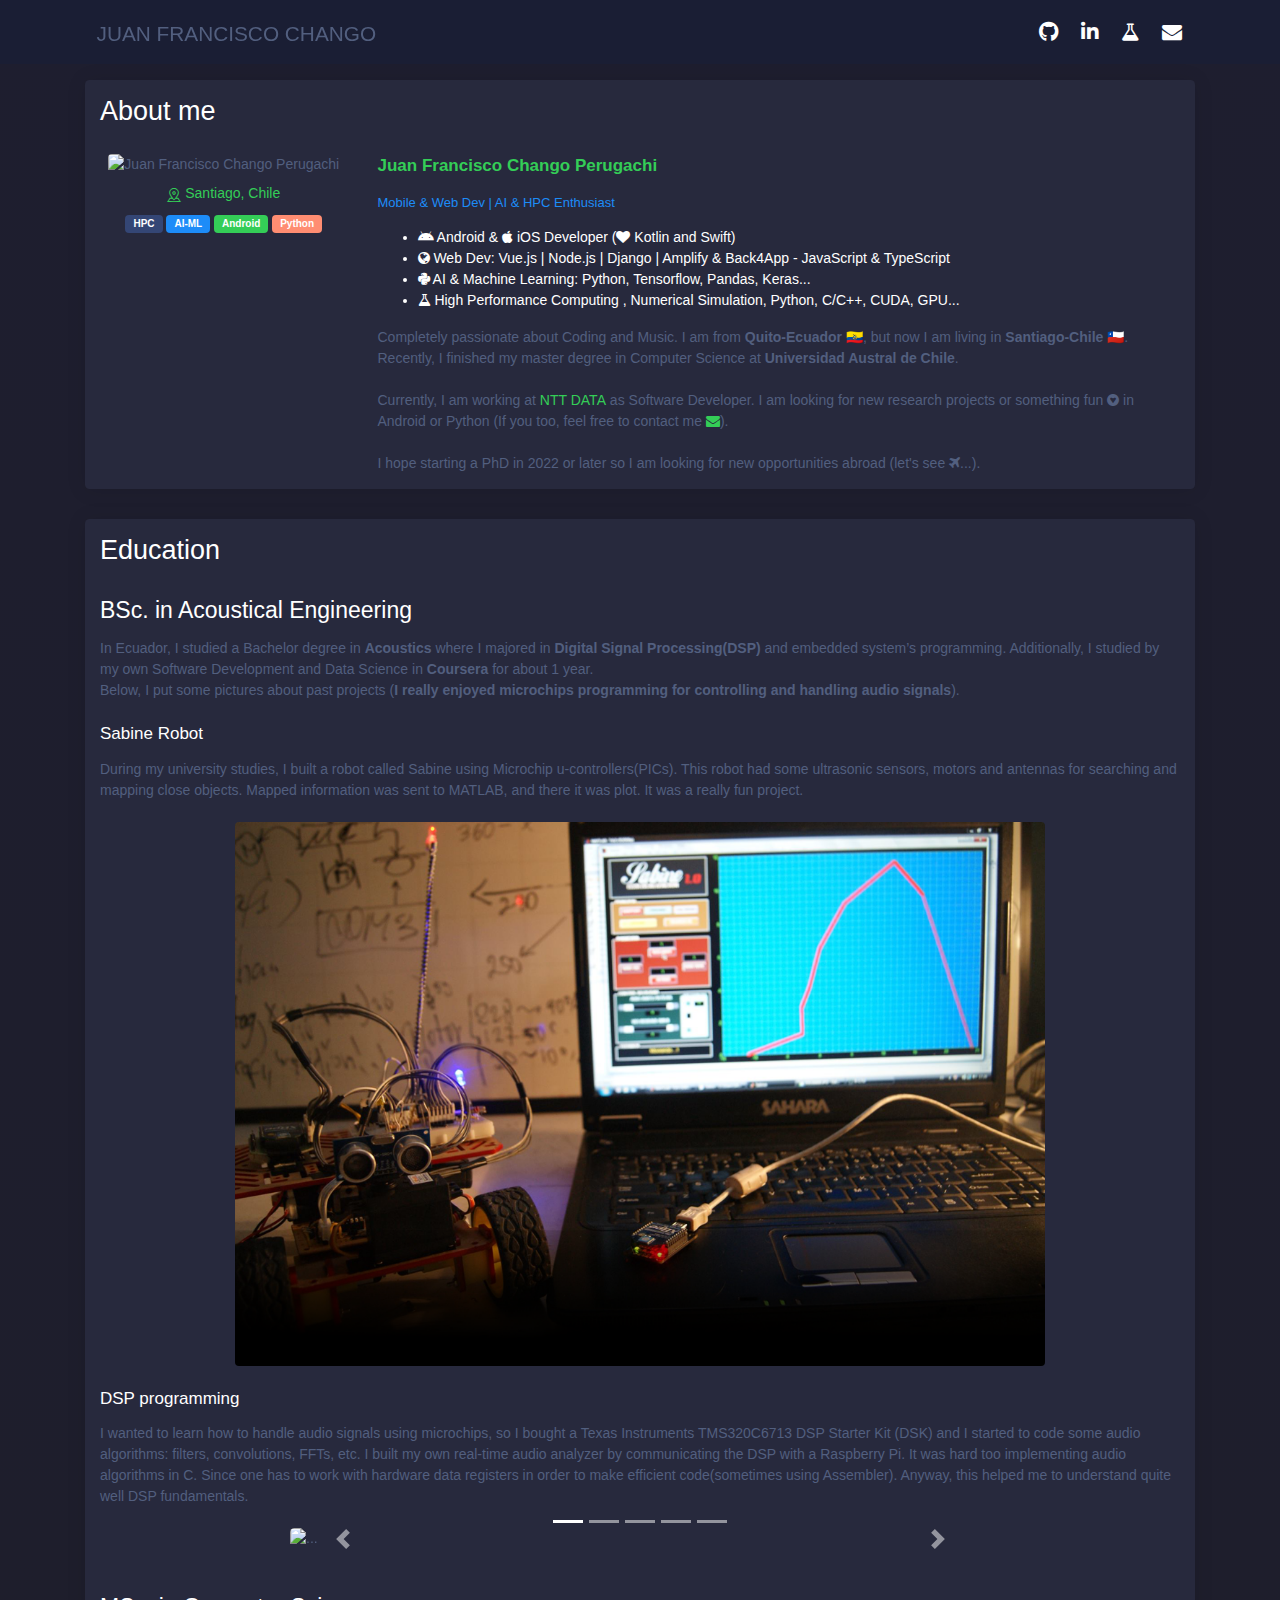
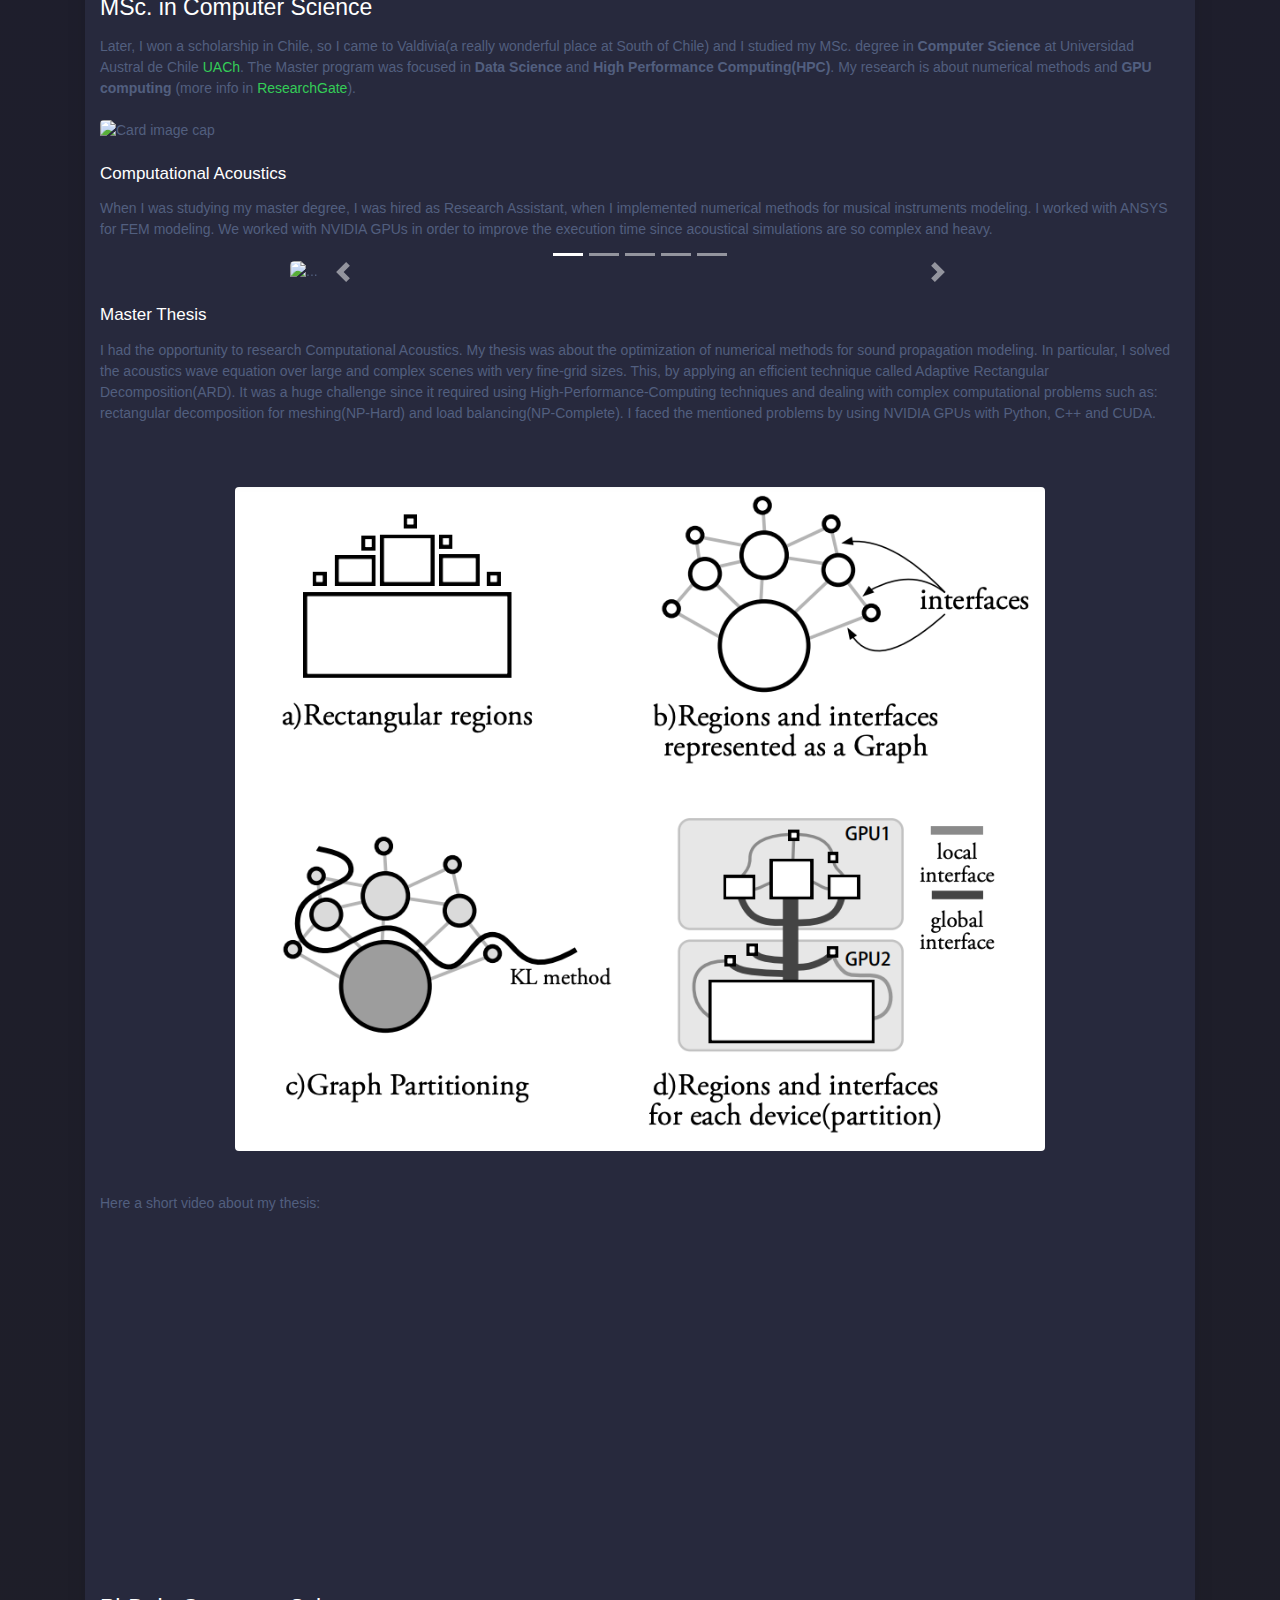
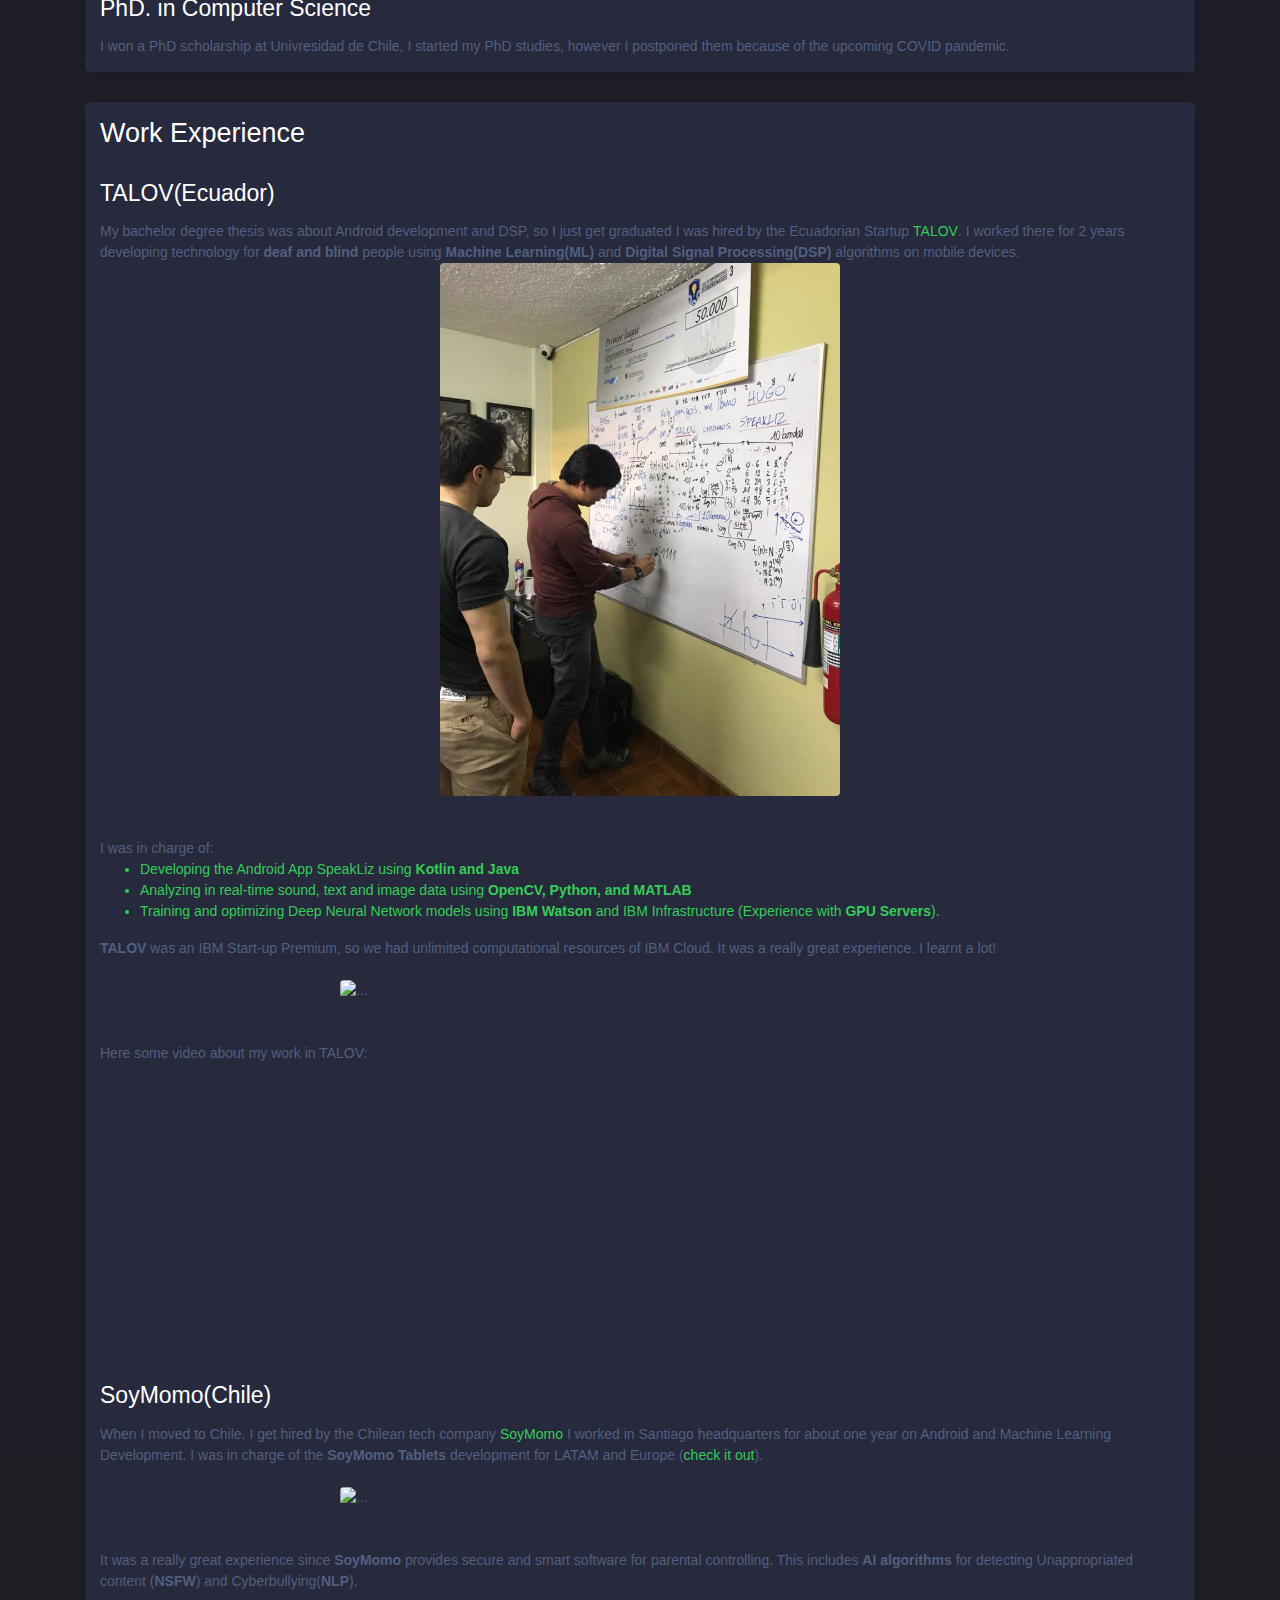
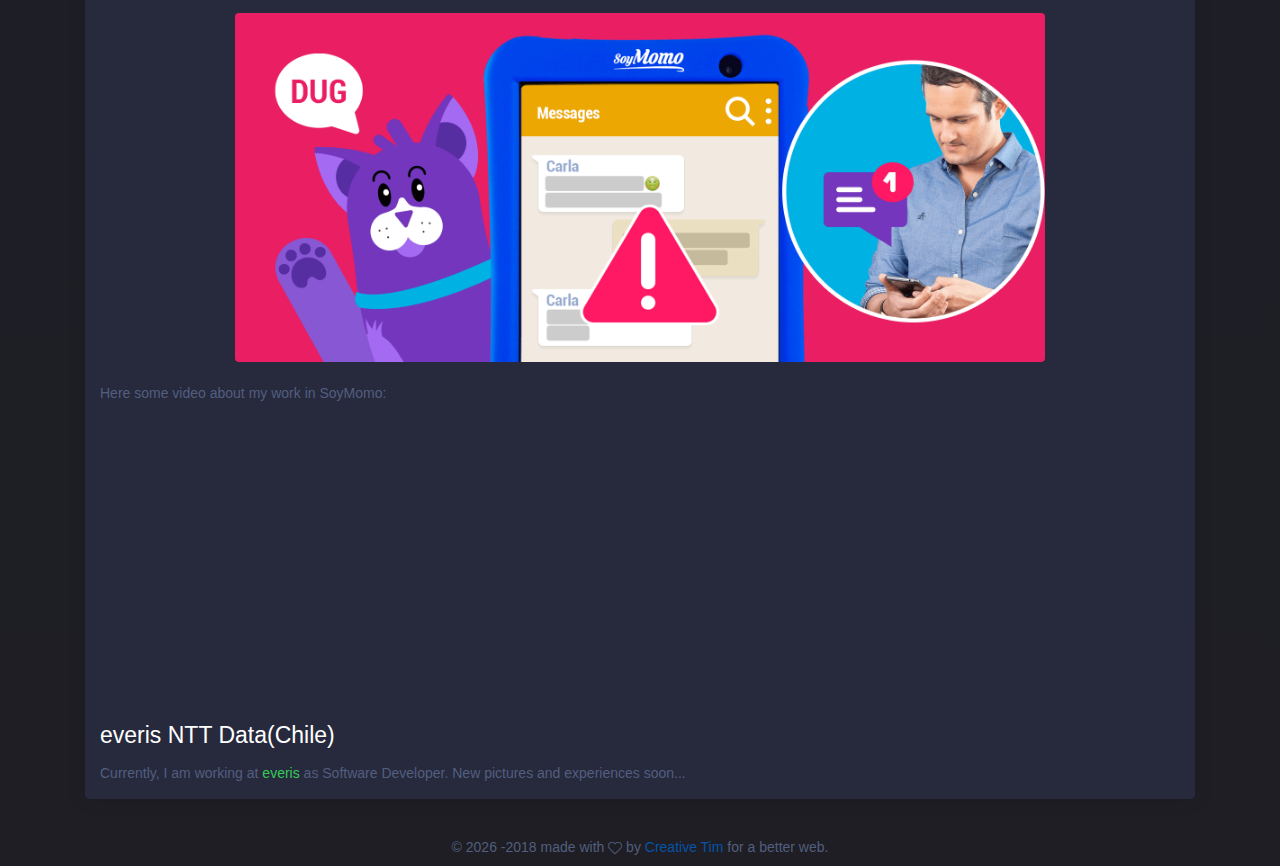
==== commit 60b54f16: "main updated, profile photo added!" ====
--- a/index.html
+++ b/index.html
@@ -51,7 +51,7 @@
             <div class="container p-1">
 
 
-                <a class="navbar-brand" style="padding-left: 30px"><b>Juan Chango</b></a>
+                <a class="navbar-brand" style="padding-left: 30px"><b>Juan Francisco Chango</b></a>
 
                 <button class="navbar-toggler" type="button" data-toggle="collapse" data-target="#navigation"
                         aria-expanded="false" aria-label="Toggle navigation">
@@ -59,7 +59,6 @@
                     <span class="navbar-toggler-bar navbar-kebab"></span>
                     <span class="navbar-toggler-bar navbar-kebab"></span>
                 </button>
-
 
                 <div class="collapse navbar-collapse" id="navigation">
                     <ul class="navbar-nav ml-auto">
@@ -137,7 +136,7 @@
                             <div class="row">
                                 <div class="col-md-3 col-4">
                                     <div class="row mx-auto justify-content-center">
-                                        <img class="img-fluid rounded" src="assets/img/perfil_linkedin.jpeg"
+                                        <img class="img-fluid rounded" src="assets/img/profile_2022.png"
                                              alt="Juan Francisco Chango Perugachi">
                                     </div>
                                     <div class="row mx-auto justify-content-center">
@@ -157,42 +156,50 @@
                                 </div>
                                 <div class="col-md-9 col-8">
                                     <div class="card-text">
-                                        <h4 class="card-text text-success font-weight-bold">Juan Francisco Chango Perugachi</h4>
+                                        <h4 class="card-text text-success font-weight-bold">Juan Francisco Chango
+                                            Perugachi</h4>
+                                        <h5 class="card-text text-info">Mobile & Web Dev | AI & HPC Enthusiast</h5>
+
                                         <ul>
-                                            <li class="text-white"><i class="fab fa-android"></i> Android Developer (<i
-                                                    class="fa fa-heart"></i> Kotlin)
+                                            <li class="text-white"><i class="fab fa-android"></i>
+                                                Android & <i class="fab fa-apple"></i> iOS Developer (<i
+                                                    class="fa fa-heart"></i> Kotlin and Swift)
                                             </li>
-                                            <li class="text-white"><i class="fab fa-python"></i> Python fan (data
-                                                science, django ...)
+                                            <li class="text-white"><i class="fa fa-globe"></i>
+                                                Web Dev: Vue.js | Node.js | Django | Amplify & Back4App - JavaScript & TypeScript
                                             </li>
-                                            <li class="text-white"><i class="fa fa-flask"></i> Numerical Simulation
-                                                researcher
+                                            <li class="text-white"><i class="fab fa-python"></i> AI & Machine Learning: Python, Tensorflow, Pandas, Keras...
                                             </li>
-                                            <li class="text-white"><i class="fa fa-microchip"></i> AI Enthusiast</li>
+                                            <li class="text-white"><i class="fa fa-flask"></i> High Performance Computing , Numerical Simulation, Python, C/C++, CUDA, GPU...
+                                            </li>
                                         </ul>
-                                        I am from <b>Quito-Ecuador</b>, but now I am living in <b>Santiago-Chile</b>.
-                                        Recently, I finished my master degree in Computer Science (I am trying to get my
-                                        thesis published, coming soon..).
+
+                                        Completely passionate about Coding and Music.
+                                        I am from <b>Quito-Ecuador</b> 🇪🇨, but now I am living in <b>Santiago-Chile</b> 🇨🇱.
+                                        Recently, I finished my master degree in Computer Science at <b>Universidad Austral de Chile</b>.
+
                                         <br/><br/>
                                         Currently, I am working at <a class="text-success"
-                                                                      href="https://www.everis.com/global/en">everis</a>
+                                                                      href="https://www.nttdata.com/global/en/">NTT DATA</a>
                                         as Software Developer.
                                         I am looking for new research projects or something fun <i
                                             class="fa fa-gratipay"></i>
                                         in Android or Python (If you too, feel free to contact me <a
-                                            class="text-success" href="mailto:email@example.com"><i
+                                            class="text-success" href="mailto:jnfran92@gmail.com"><i
                                             class="fa fa-envelope"></i></a>).
 
                                         <br/><br/>
-                                        I hope starting a PhD in 2021 or later so I am looking for new opportunities
-                                        abroad (let's see <i class="fa fa-bug" aria-hidden="true"></i>...).
+                                        I hope starting a PhD in 2022 or later so I am looking for new opportunities
+                                        abroad (let's see <i class="fa fa-plane" aria-hidden="true"></i>...).
                                     </div>
                                 </div>
-                                <div class="col-md-9 col-8">
-                                    <div class="card-text">
-                                        <h4>My Skills</h4>
-                                    </div>
-                                </div>
+<!--                                <div class="col-md-9 col-8">-->
+
+<!--                                    <h3 class="card-title">My Skills</h3>-->
+<!--                                    <div class="card-text">-->
+<!--                                        <h4>My Skills</h4>-->
+<!--                                    </div>-->
+<!--                                </div>-->
 
                             </div>
                         </div>
@@ -229,54 +236,66 @@
                                 Below, I put some pictures about past projects (<b>I really enjoyed microchips
                                 programming for controlling and handling audio signals</b>).
                             </div>
+
                             <br>
 
+                            <h4 class="card-title">Sabine Robot</h4>
+                            <div class="card-text">
+                                During my university studies, I built a robot called Sabine using Microchip
+                                u-controllers(PICs). This robot had some ultrasonic
+                                sensors, motors and antennas for searching and mapping close objects. Mapped information
+                                was sent to MATLAB, and there it was plot. It was a really fun project.
+                            </div>
+                            <br>
                             <img src="assets/img/g_1.png" class="d-block w-75 rounded mx-auto" alt="Sabine Robot">
+
                             <br>
 
+                            <h4 class="card-title">DSP programming</h4>
                             <div class="card-text">
-                                In Ecuador, I studied a Bachelor degree in <b>Acoustics</b> where I majored in <b>Digital
-                                Signal Processing(DSP)</b> and embedded system’s programming.
-                                Additionally, I studied by my own Software Development and Data Science in
-                                <b>Coursera</b> for about 1 year.
-                                <br/>
-                                Below, I put some pictures about past projects (<b>I really enjoyed microchips
-                                programming for controlling and handling audio signals</b>).
+                                I wanted to learn how to handle audio signals using microchips, so I bought a
+                                Texas Instruments TMS320C6713 DSP Starter Kit (DSK) and I started to code some audio
+                                algorithms: filters,
+                                convolutions, FFTs, etc.
+                                I built my own real-time audio analyzer by communicating the DSP with a Raspberry Pi. It
+                                was hard too implementing audio algorithms in
+                                C. Since one has to work with hardware data registers in order to make efficient
+                                code(sometimes using Assembler).
+                                Anyway, this helped me to understand quite well DSP fundamentals.
                             </div>
                             <br>
-
                             <div id="carouselExampleControls" class="carousel slide mx-auto d-block"
                                  data-ride="carousel" style="max-width: 700px;">
                                 <div class="carousel-inner">
                                     <div class="carousel-item active">
+                                        <img src="assets/img/fem/h5.jpg" class="d-block w-100" alt="...">
+                                        <!--                                        <div class="carousel-caption d-none d-md-block">-->
+                                        <!--                                            <p class="text-light">Sabine Robot Control: UI Design in MATLAB</p>-->
+                                        <!--                                        </div>-->
+                                    </div>
+                                    <div class="carousel-item">
                                         <img src="assets/img/fem/h4.jpg" class="d-block w-100" alt="...">
-                                        <div class="carousel-caption d-none d-md-block">
-                                            <p class="text-light">Sabine Robot Control: UI Design in MATLAB</p>
-                                        </div>
-                                    </div>
-                                    <div class="carousel-item">
-                                        <img src="assets/img/fem/h5.jpg" class="d-block w-100" alt="...">
-                                        <div class="carousel-caption d-none d-md-block">
-                                            <p class="text-light">Sabine Robot Control: UI Design in MATLAB</p>
-                                        </div>
+                                        <!--                                        <div class="carousel-caption d-none d-md-block">-->
+                                        <!--                                            <p class="text-light">Sabine Robot Control: UI Design in MATLAB</p>-->
+                                        <!--                                        </div>-->
                                     </div>
                                     <div class="carousel-item">
                                         <img src="assets/img/g_2.png" class="d-block w-100" alt="...">
-                                        <div class="carousel-caption d-none d-md-block">
-                                            <p class="text-light">Sabine Robot Control: UI Design in MATLAB</p>
-                                        </div>
+                                        <!--                                        <div class="carousel-caption d-none d-md-block">-->
+                                        <!--                                            <p class="text-light">Sabine Robot Control: UI Design in MATLAB</p>-->
+                                        <!--                                        </div>-->
                                     </div>
                                     <div class="carousel-item">
                                         <img src="assets/img/g_3.png" class="d-block w-100" alt="...">
-                                        <div class="carousel-caption d-none d-md-block">
-                                            <p class="text-light">Coding Micro-controllers.</p>
-                                        </div>
+                                        <!--                                        <div class="carousel-caption d-none d-md-block">-->
+                                        <!--                                            <p class="text-light">Coding Micro-controllers.</p>-->
+                                        <!--                                        </div>-->
                                     </div>
                                     <div class="carousel-item">
                                         <img src="assets/img/g_4.png" class="d-block w-100" alt="...">
-                                        <div class="carousel-caption d-none d-md-block">
-                                            <p class="text-light">I wanted to build my own audio digital mixer.</p>
-                                        </div>
+                                        <!--                                        <div class="carousel-caption d-none d-md-block">-->
+                                        <!--                                            <p class="text-light">I wanted to build my own audio digital mixer.</p>-->
+                                        <!--                                        </div>-->
                                     </div>
                                 </div>
                                 <a class="carousel-control-prev" href="#carouselExampleControls" role="button"
@@ -298,18 +317,6 @@
                                 </ol>
                             </div>
                             <br>
-
-
-                            <div class="card-text">
-                                In Ecuador, I studied a Bachelor degree in <b>Acoustics</b> where I majored in <b>Digital
-                                Signal Processing(DSP)</b> and embedded system’s programming.
-                                Additionally, I studied by my own Software Development and Data Science in
-                                <b>Coursera</b> for about 1 year.
-                                <br/>
-                                Below, I put some pictures about past projects (<b>I really enjoyed microchips
-                                programming for controlling and handling audio signals</b>).
-                            </div>
-                            <br>
                             <br>
 
                             <h3 class="card-title">MSc. in Computer Science</h3>
@@ -332,70 +339,53 @@
                             <br/>
 
 
+                            <h4 class="card-title">Computational Acoustics</h4>
                             <div class="card-text">
-                                Later, I won a scholarship in Chile, so I came to Valdivia(a really wonderful place at
-                                South of Chile) and
-                                I studied my MSc. degree in <b>Computer Science</b> at Universidad Austral de Chile
-                            </div>
-
+                                When I was studying my master degree, I was hired as Research Assistant, when I
+                                implemented
+                                numerical methods for musical instruments modeling. I worked with ANSYS for FEM
+                                modeling.
+                                We worked with NVIDIA GPUs in order to improve the execution time since acoustical
+                                simulations are so complex and heavy.
+                            </div>
+                            <br/>
 
                             <div id="carouselExampleControls2" class="carousel slide mx-auto d-block"
                                  data-ride="carousel" style="max-width: 700px;">
                                 <div class="carousel-inner">
-<!--                                    <div class="carousel-item active">-->
-<!--                                        <img src="assets/img/fem/1.png" class="d-block w-100" alt="Sabine Robot">-->
-<!--                                        <div class="carousel-caption d-none d-md-block">-->
-<!--                                            <p class="text-light">Sabine Robot: MATLAB + Micro-controllers for-->
-<!--                                                echo-localization</p>-->
-<!--                                        </div>-->
-<!--                                    </div>-->
-
                                     <div class="carousel-item active">
                                         <img src="assets/img/fem/4.png" class="d-block w-100" alt="...">
-                                        <div class="carousel-caption d-none d-md-block">
-                                            <p class="text-light">Sabine Robot Control: UI Design in MATLAB</p>
-                                        </div>
-                                    </div>
-
-<!--                                    <div class="carousel-item">-->
-<!--                                        <img src="assets/img/fem/7.png" class="d-block w-100" alt="...">-->
-<!--                                        <div class="carousel-caption d-none d-md-block">-->
-<!--                                            <p class="text-light">Coding Micro-controllers.</p>-->
-<!--                                        </div>-->
-<!--                                    </div>-->
+                                        <!--                                        <div class="carousel-caption d-none d-md-block">-->
+                                        <!--                                            <p class="text-light">Sabine Robot Control: UI Design in MATLAB</p>-->
+                                        <!--                                        </div>-->
+                                    </div>
 
                                     <div class="carousel-item">
                                         <img src="assets/img/fem/6.png" class="d-block w-100" alt="...">
-                                        <div class="carousel-caption d-none d-md-block">
-                                            <p class="text-light">Coding Micro-controllers.</p>
-                                        </div>
-                                    </div>
-
-<!--                                    <div class="carousel-item">-->
-<!--                                        <img src="assets/img/fem/8.png" class="d-block w-100" alt="...">-->
-<!--                                        <div class="carousel-caption d-none d-md-block">-->
-<!--                                            <p class="text-light">I wanted to build my own audio digital mixer.</p>-->
-<!--                                        </div>-->
-<!--                                    </div>-->
+                                        <!--                                        <div class="carousel-caption d-none d-md-block">-->
+                                        <!--                                            <p class="text-light">Coding Micro-controllers.</p>-->
+                                        <!--                                        </div>-->
+                                    </div>
+
                                     <div class="carousel-item">
                                         <img src="assets/img/fem/20.png" class="d-block w-100" alt="...">
-                                        <div class="carousel-caption d-none d-md-block">
-                                            <p class="text-light">Coding Micro-controllers.</p>
-                                        </div>
+                                        <!--                                        <div class="carousel-caption d-none d-md-block">-->
+                                        <!--                                            <p class="text-light">Coding Micro-controllers.</p>-->
+                                        <!--                                        </div>-->
                                     </div>
 
                                     <div class="carousel-item">
                                         <img src="assets/img/fem/22.png" class="d-block w-100" alt="...">
-                                        <div class="carousel-caption d-none d-md-block">
-                                            <p class="text-light">Coding Micro-controllers.</p>
-                                        </div>
+                                        <!--                                        <div class="carousel-caption d-none d-md-block">-->
+                                        <!--                                            <p class="text-light">Coding Micro-controllers.</p>-->
+                                        <!--                                        </div>-->
                                     </div>
 
                                     <div class="carousel-item">
                                         <img src="assets/img/fem/23.png" class="d-block w-100" alt="...">
-                                        <div class="carousel-caption d-none d-md-block">
-                                            <p class="text-light">I wanted to build my own audio digital mixer.</p>
-                                        </div>
+                                        <!--                                        <div class="carousel-caption d-none d-md-block">-->
+                                        <!--                                            <p class="text-light">I wanted to build my own audio digital mixer.</p>-->
+                                        <!--                                        </div>-->
                                     </div>
                                 </div>
                                 <a class="carousel-control-prev" href="#carouselExampleControls2" role="button"
@@ -416,61 +406,56 @@
                                     <li data-target="#carouselExampleIndicators2" data-slide-to="4"></li>
                                 </ol>
                             </div>
-
-
-                            <br/>
-                            <br/>
-
-
-
+                            <br/>
+
+                            <h4 class="card-title">Master Thesis</h4>
                             <div class="card-text">
-                                Later, I won a scholarship in Chile, so I came to Valdivia(a really wonderful place at
-                                South of Chile) and
-                                I studied my MSc. degree in <b>Computer Science</b> at Universidad Austral de Chile
-                            </div>
-
-
+                                I had the opportunity to research Computational Acoustics. My
+                                thesis was about the optimization of numerical methods for sound propagation modeling.
+                                In particular, I solved the acoustics wave equation over large and complex scenes with
+                                very fine-grid sizes. This, by applying an efficient technique called Adaptive
+                                Rectangular Decomposition(ARD). It was a huge challenge since it required using
+                                High-Performance-Computing techniques and dealing with complex computational problems
+                                such as: rectangular decomposition for meshing(NP-Hard) and load balancing(NP-Complete).
+                                I faced the mentioned problems by using NVIDIA GPUs with Python, C++ and CUDA.
+                            </div>
+                            <br/>
+
+
+                            <br/>
+                            <br/>
+
+                            <img src="assets/img/thesis_ard.png" class="d-block w-75 rounded mx-auto"
+                                 alt="Sabine Robot">
+
+                            <!--                            <iframe src="/assets/img/sim.pdf#zoom=40" class="mx-auto d-block" width="80%"-->
+                            <!--                                    height="700px">-->
+                            <!--                            </iframe>-->
 
                             <br/>
                             <br/>
 
                             <div class="card-text">
-                                Later, I won a scholarship in Chile, so I came to Valdivia(a really wonderful place at
-                                South of Chile) and
-                                I studied my MSc. degree in <b>Computer Science</b> at Universidad Austral de Chile
-                            </div>
-
-
-                            <br/>
-
+                                Here a short video about my thesis:
+                            </div>
+                            <iframe width="560" height="315" src="https://www.youtube.com/embed/zYwKiNzNJNo"
+                                    class="mx-auto d-block"
+                                    title="ARD" frameborder="0"
+                                    allow="accelerometer; autoplay; clipboard-write; encrypted-media; gyroscope; picture-in-picture"
+                                    allowfullscreen></iframe>
+                            <br/>
+
+
+                            <br/>
+                            <br/>
+
+                            <h3 class="card-title">PhD. in Computer Science</h3>
                             <div class="card-text">
-                                Later, I won a scholarship in Chile, so I came to Valdivia(a really wonderful place at
-                                South of Chile) and
-                                I studied my MSc. degree in <b>Computer Science</b> at Universidad Austral de Chile
-                                <a class="text-success"
-                                   href="http://ingenieria.uach.cl/index.php/postgrado/magister-en-informatica"><b>UACh</b></a>.
-                                The Master program was focused in <b>Data Science</b> and <b>High Performance
-                                Computing(HPC)</b>.
-                                My research is about numerical methods and <b>GPU computing</b>
-                                (more info in <a href="https://www.researchgate.net/profile/Juan_Chango"
-                                                 class="text-success">ResearchGate</a>).
-                            </div>
-
-
-                            <img src="assets/img/thesis_ard.png" class="d-block w-75 rounded mx-auto" alt="Sabine Robot">
-
-                            <iframe src="/assets/img/sim.pdf#zoom=40" class="mx-auto d-block" width="80%" height="700px">
-                            </iframe>
-
-
-                            <br/>
-                            <h3 class="card-title">PhD. in Computer Science</h3>
-
-
+                                I won a PhD scholarship at Univresidad de Chile, I started my PhD studies, however I
+                                postponed them because of the upcoming COVID pandemic.
+                            </div>
                         </div>
                     </div>
-
-
                 </div>
             </div>
 
@@ -501,16 +486,26 @@
                                 I worked there for 2 years developing technology for <b>deaf and blind</b> people using
                                 <b>Machine Learning(ML)</b> and
                                 <b>Digital Signal Processing(DSP)</b> algorithms on mobile devices.
-                                I was in charge of
-                                <br/>
+
+                                <br/>
+
+                                <img src="assets/img/talov_2.jpg" class="img-fluid rounded mx-auto d-block" alt="..."
+                                     style="max-width: 400px;">
+
+
+                                <br/>
+                                <br/>
+
+                                I was in charge of:
                                 <br/>
                                 <ul>
                                     <li class="text-success">Developing the Android App SpeakLiz using <b>Kotlin and
                                         Java</b></li>
                                     <li class="text-success">Analyzing in real-time sound, text and image data using <b>OpenCV,
                                         Python, and MATLAB</b></li>
-                                    <li class="text-success">Training and optimizing Deep Neural Network models using <b>IBM
-                                        Watson</b> and IBM Infrastructure (Experience with <b>GPU Servers</b>).
+                                    <li class="text-success">Training and optimizing Deep Neural Network models using
+                                        <b>IBM
+                                            Watson</b> and IBM Infrastructure (Experience with <b>GPU Servers</b>).
                                     </li>
                                 </ul>
                                 <b>TALOV</b> was an IBM Start-up Premium, so we had unlimited computational resources of
@@ -518,23 +513,23 @@
                                 <br/>
                                 <br/>
 
-                                <img src="assets/img/talov_2.jpg" class="img-fluid rounded mx-auto d-block" alt="..."
-                                     style="max-width: 400px;">
-
-                                <br/>
-
-                                <b>TALOV</b> was an IBM Start-up Premium, so we had unlimited computational resources of
-                                IBM Cloud. It was a really great experience. I learnt a lot!
-
-                                <br/>
-                                <br/>
-
                                 <img src="assets/img/fem/h6.jpg" class="img-fluid rounded mx-auto d-block" alt="..."
                                      style="max-width: 600px;">
 
 
                                 <br/>
                                 <br/>
+
+                                Here some video about my work in TALOV:
+
+                                <iframe width="560" height="315" src="https://www.youtube.com/embed/K7GSwzHvLGg"
+                                        class="mx-auto d-block"
+                                        title="YouTube video player" frameborder="0"
+                                        allow="accelerometer; autoplay; clipboard-write; encrypted-media; gyroscope; picture-in-picture"
+                                        allowfullscreen></iframe>
+
+
+                                <h3 class="card-title">SoyMomo(Chile)</h3>
 
                                 When I moved to Chile, I get hired by the Chilean tech company <a class="text-success"
                                                                                                   href="https://www.soymomo.com">SoyMomo</a>
@@ -547,6 +542,12 @@
                                 <br/>
                                 <br/>
 
+
+                                <img src="assets/img/soy_momo_juan.png" class="img-fluid rounded mx-auto d-block"
+                                     alt="..." style="width: 100%; max-width: 600px">
+                                <br/>
+                                <br/>
+
                                 It was a really great experience since <b>SoyMomo</b>
                                 provides secure and smart software for parental controlling.
                                 This includes <b>AI algorithms</b> for detecting Unappropriated content (<b>NSFW</b>)
@@ -554,14 +555,21 @@
 
                                 <br/>
                                 <br/>
-                                <img src="assets/img/soy_momo_juan.png" class="img-fluid rounded mx-auto d-block"
-                                     alt="..." style="width: 100%; max-width: 600px">
-                                <br/>
-                                <br/>
-
-
-                                <img src="assets/img/momo_tablet_2.png" class="d-block w-75 rounded mx-auto" alt="Sabine Robot">
-
+
+                                <img src="assets/img/momo_tablet_2.png" class="d-block w-75 rounded mx-auto"
+                                     alt="Sabine Robot">
+
+                                <br/>
+                                Here some video about my work in SoyMomo:
+                                <br/>
+
+                                <iframe width="560" height="315" src="https://www.youtube.com/embed/ea1XmraPAtA"
+                                        class="mx-auto d-block"
+                                        title="YouTube video player" frameborder="0"
+                                        allow="accelerometer; autoplay; clipboard-write; encrypted-media; gyroscope; picture-in-picture"
+                                        allowfullscreen></iframe>
+
+                                <h3 class="card-title">everis NTT Data(Chile)</h3>
 
                                 Currently, I am working at <a class="text-success"
                                                               href="https://www.everis.com/global/en">everis</a> as
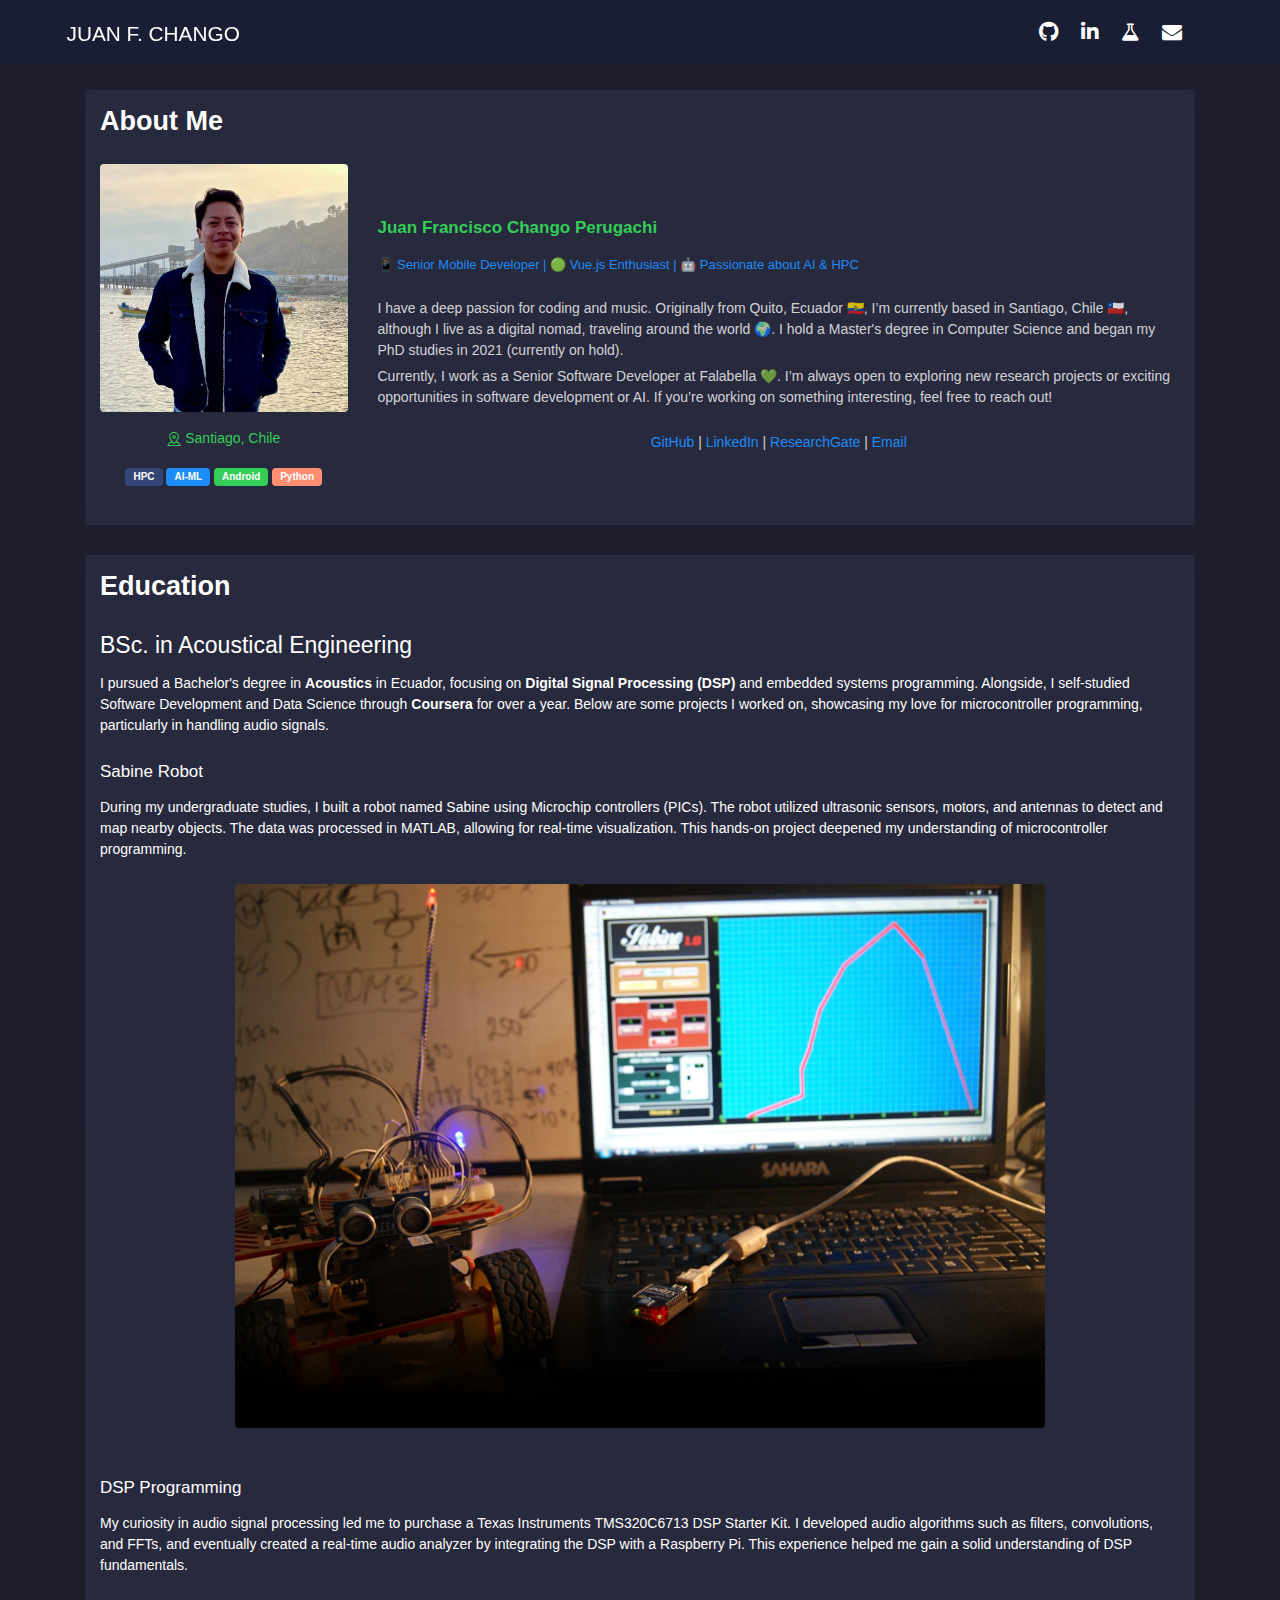
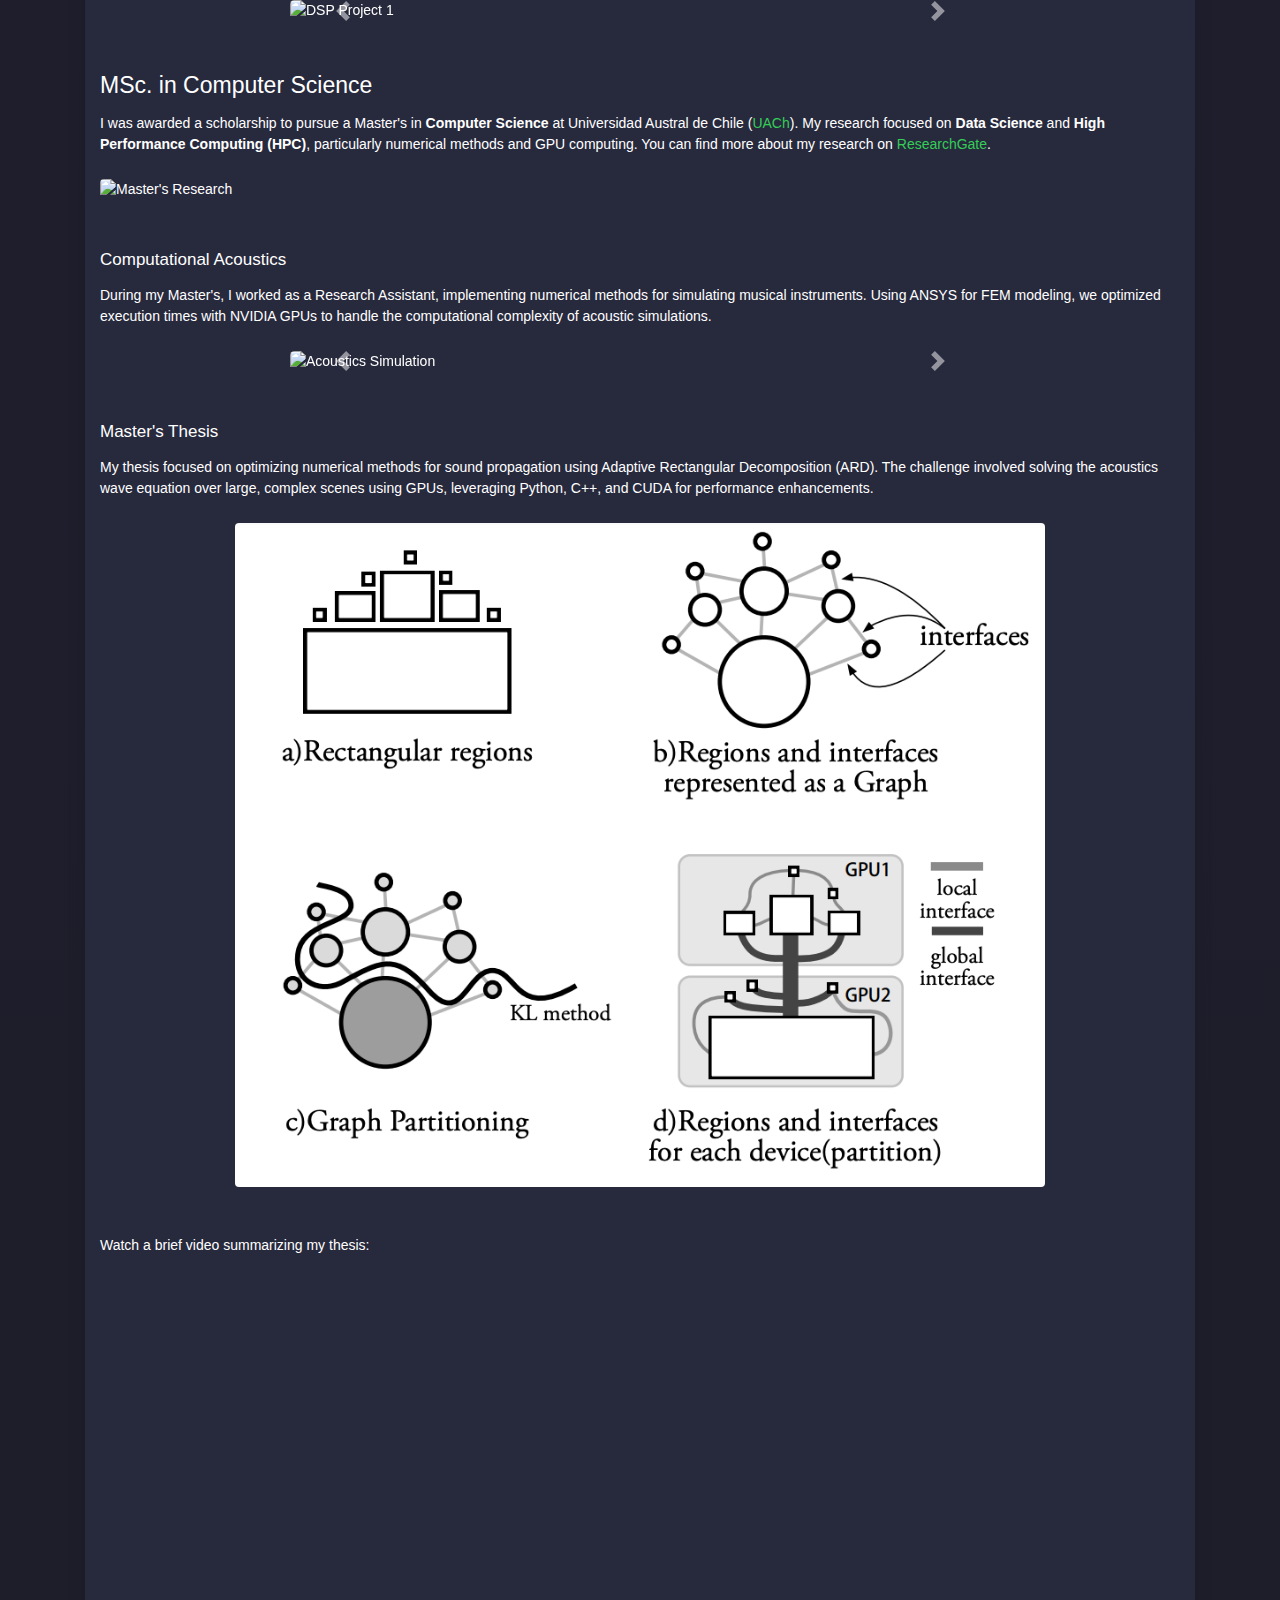
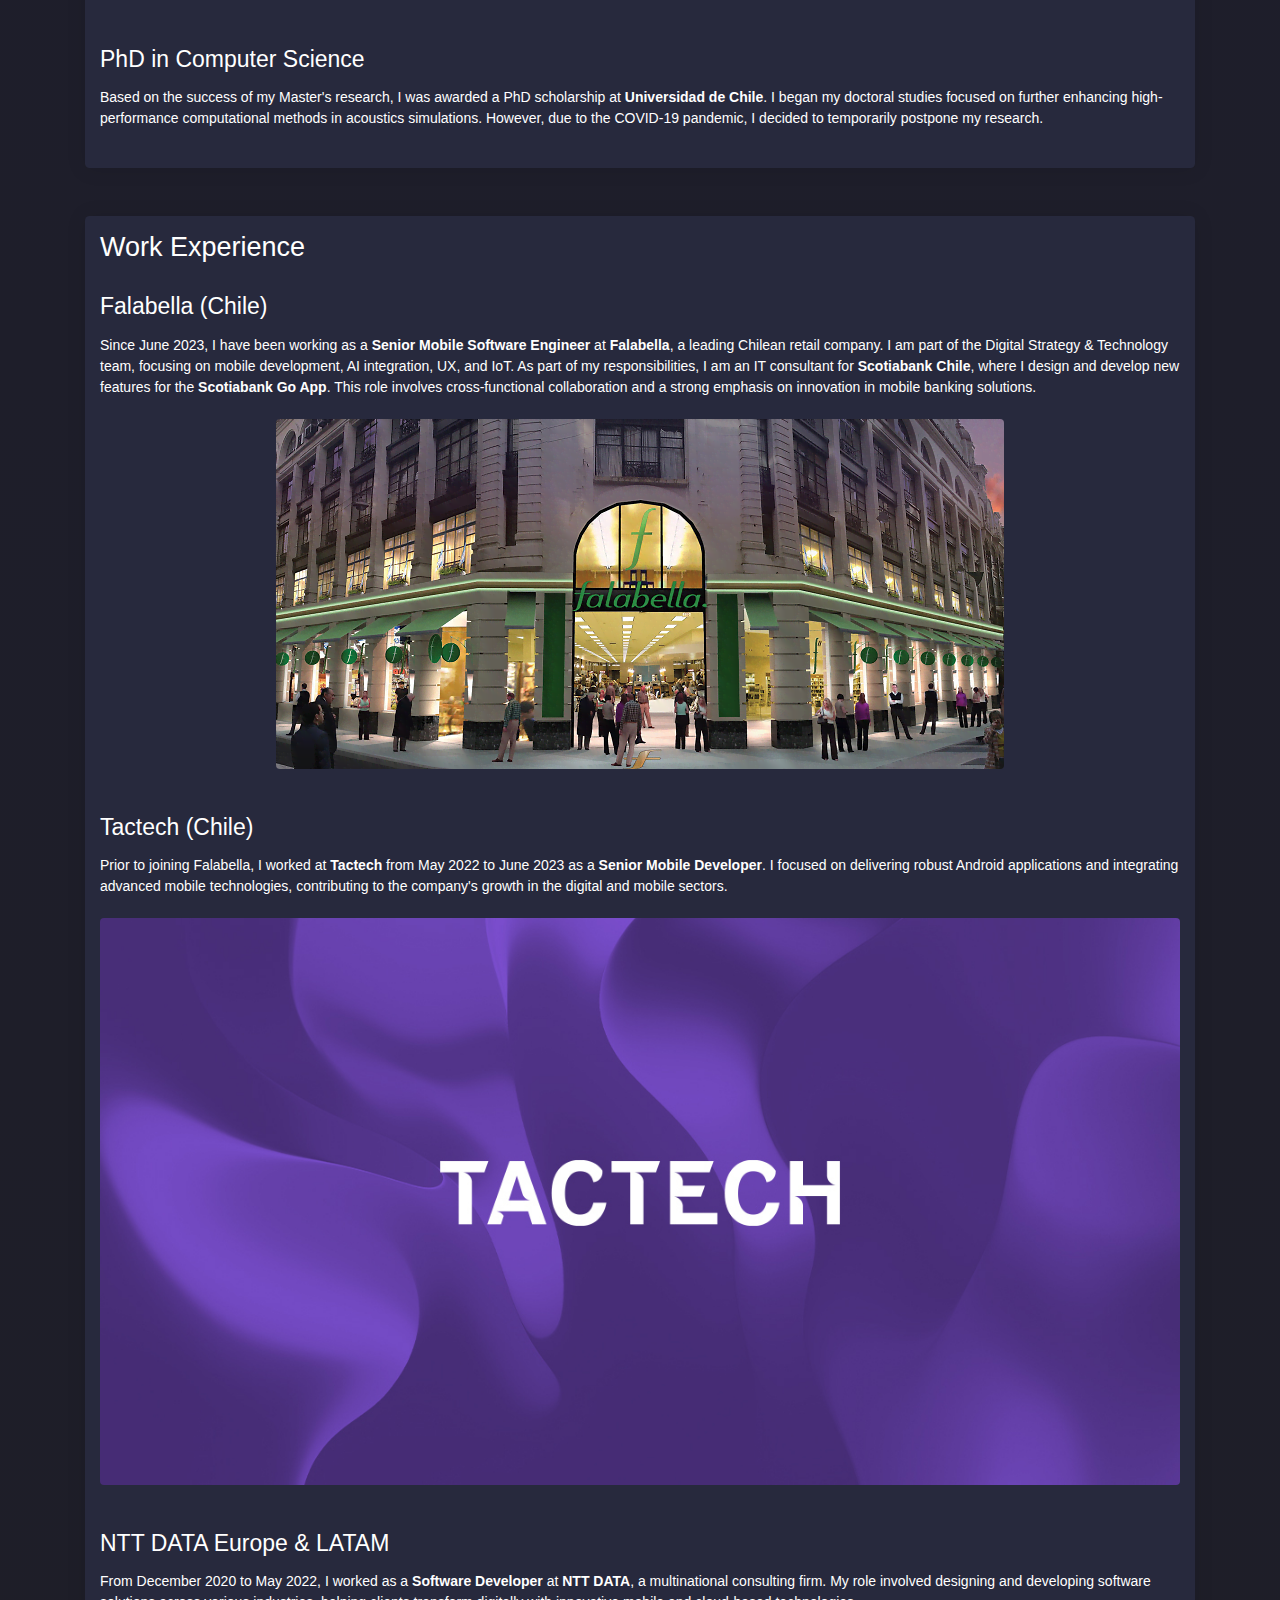
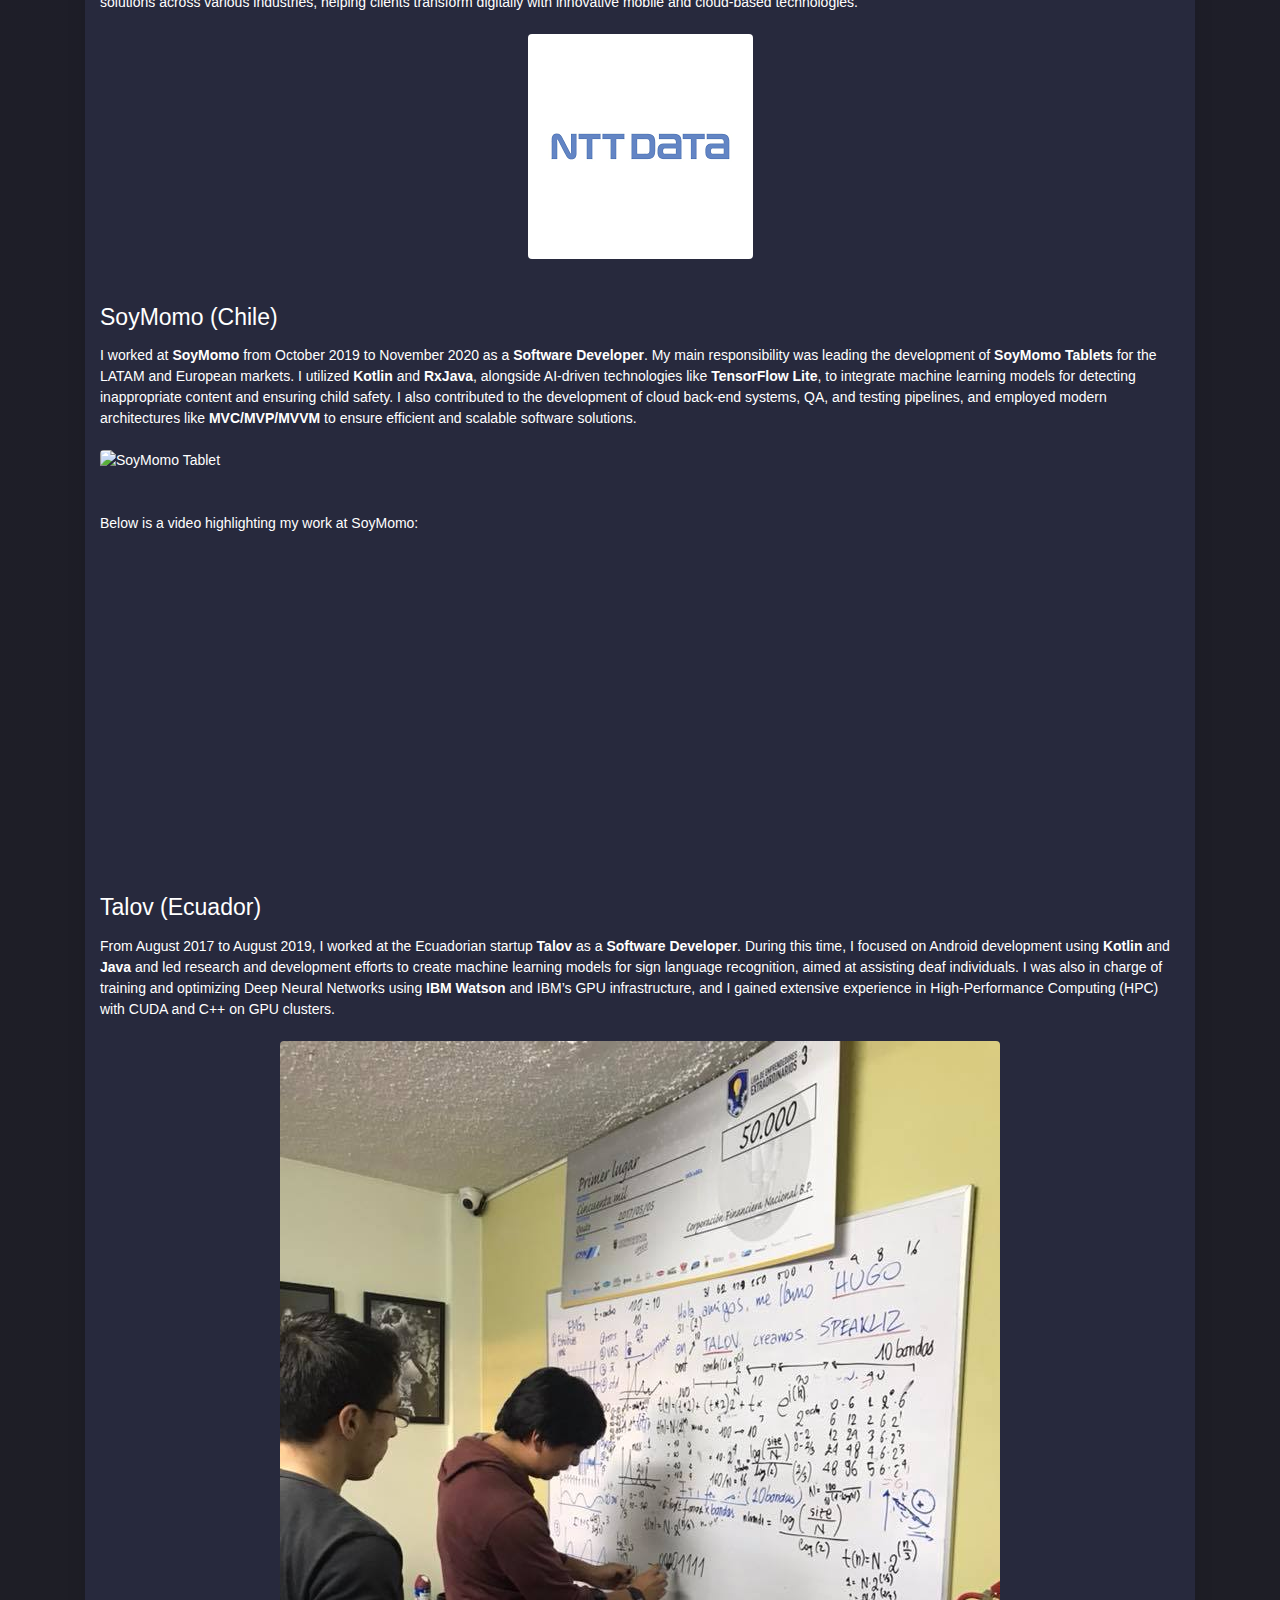
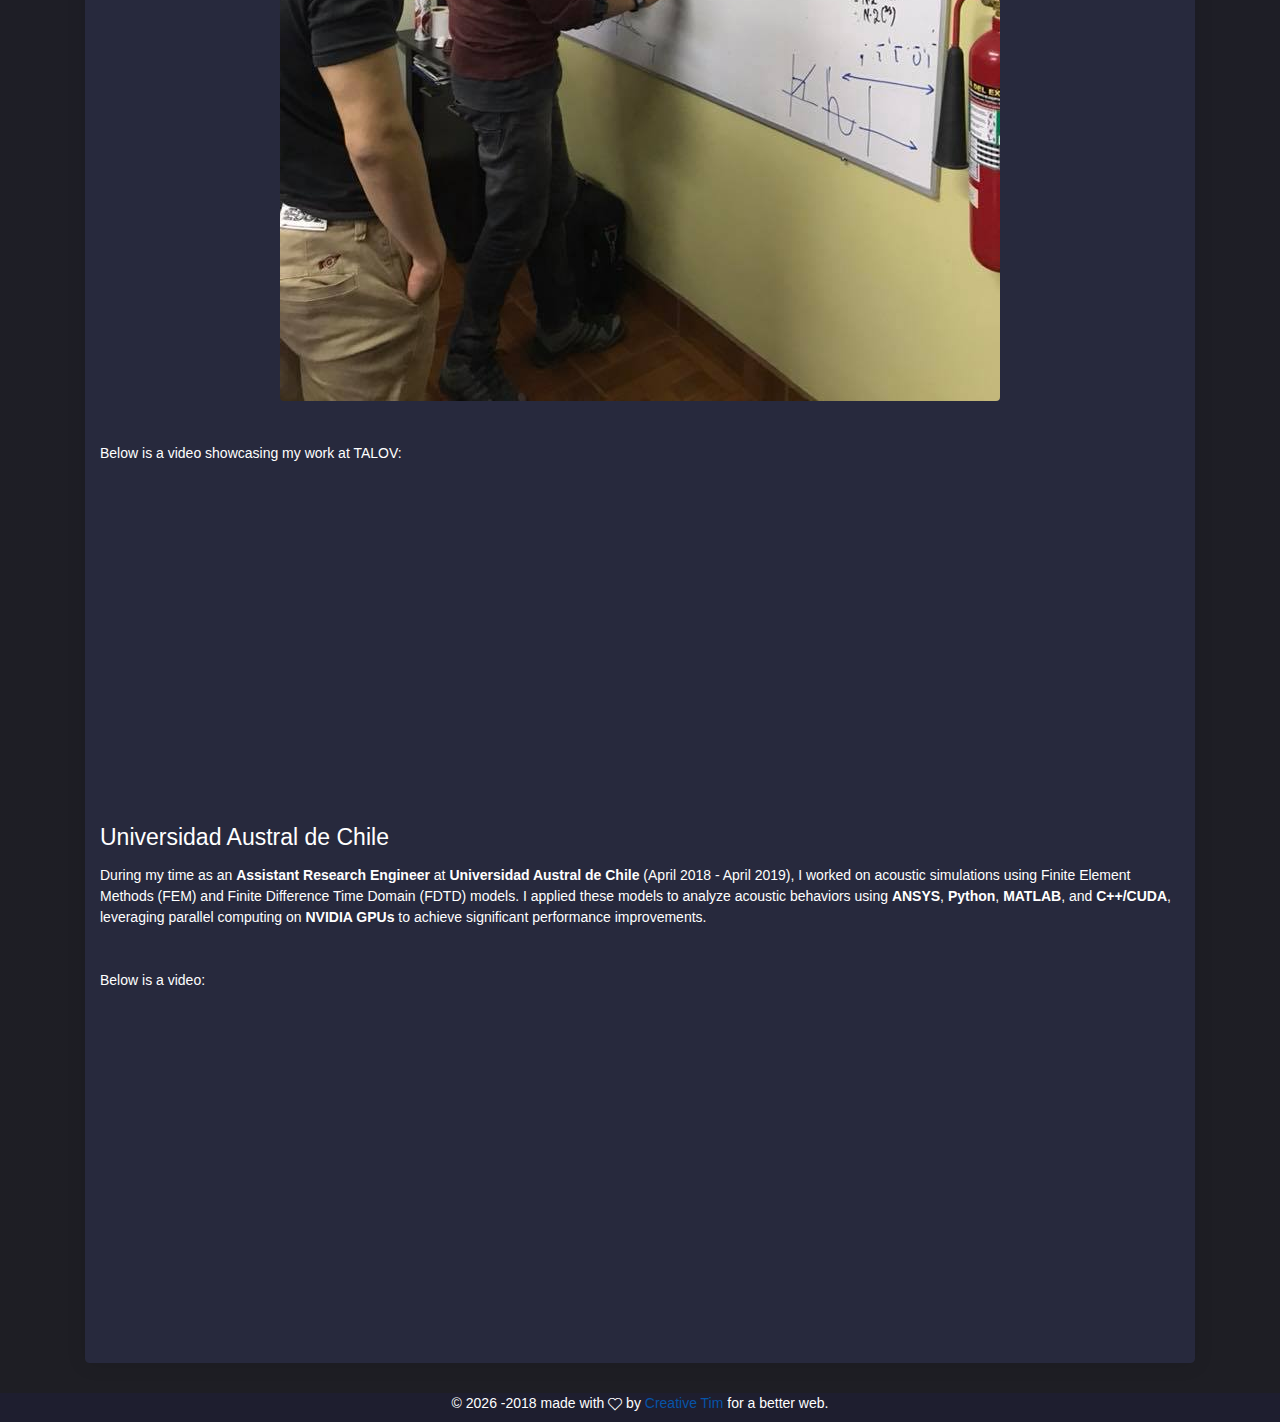
==== commit 7a3400c4: "profile updated!" ====
--- a/index.html
+++ b/index.html
@@ -51,7 +51,7 @@
             <div class="container p-1">
 
 
-                <a class="navbar-brand" style="padding-left: 30px"><b>Juan Francisco Chango</b></a>
+                <a class="navbar-brand"><b>Juan F. Chango</b></a>
 
                 <button class="navbar-toggler" type="button" data-toggle="collapse" data-target="#navigation"
                         aria-expanded="false" aria-label="Toggle navigation">
@@ -64,14 +64,14 @@
                     <ul class="navbar-nav ml-auto">
                         <li class="search-bar input-group">
 
-                            <a class="btn btn-link" href="https://github.com/jnfran92" role="button"
+                            <a class="btn btn-link" href="https://github.com/jotachango" role="button"
                                data-toggle="tooltip" title="Github">
                                 <i class="fab fa-github"></i>
                                 <span class="d-lg-none d-md-block"><small>Github</small></span>
                             </a>
 
 
-                            <a class="btn btn-link" href="https://www.linkedin.com/in/jnfran92/" role="button"
+                            <a class="btn btn-link" href="https://www.linkedin.com/in/jotachango/" role="button"
                                data-toggle="tooltip" title="Linked in">
                                 <i class="fab fa-linkedin"></i>
                                 <span class="d-lg-none d-md-block"><small>Linked in</small></span>
@@ -115,358 +115,228 @@
             </div>
         </div>
 
-        <!-- End Navbar -->
-        <div class="container">
-
-            <div class="row" style="margin-top: 80px">
+
+        <!--        about-->
+        <div class="container" style="margin-top: 90px">
+            <!-- Top margin -->
+            <div class="row">
                 <div class="col-12">
-
                     <div class="card">
-                        <div class="card-header ">
-
-                            <div class="row">
-                                <div class="col-sm-6 text-left">
-                                    <h2 class="card-title"><b>About me</b></h2>
-                                </div>
+                        <!-- Card header -->
+                        <div class="card-header">
+                            <div class="d-flex justify-content-start">
+                                <h2 class="card-title font-weight-bold">About Me</h2>
                             </div>
                         </div>
 
-
+                        <!-- Card content -->
                         <div class="card-body">
-                            <div class="row">
-                                <div class="col-md-3 col-4">
-                                    <div class="row mx-auto justify-content-center">
-                                        <img class="img-fluid rounded" src="assets/img/profile_2022.png"
-                                             alt="Juan Francisco Chango Perugachi">
-                                    </div>
-                                    <div class="row mx-auto justify-content-center">
-                                        <a class="text-success logo-normal p-2">
-                                            <i class="tim-icons icon-square-pin"></i> Santiago, Chile
-                                        </a>
-                                    </div>
-
-                                    <div class="row mx-auto justify-content-center">
-                                        <div class="text-info logo-mini center-block">
-                                            <span class="badge badge-default">HPC</span>
-                                            <span class="badge badge-info">AI-ML</span>
-                                            <span class="badge badge-success">Android</span>
-                                            <span class="badge badge-warning">Python</span>
-                                        </div>
+                            <div class="row align-items-center">
+
+                                <!-- Profile picture and location -->
+                                <div class="col-md-3 col-12 text-center mb-4">
+                                    <img class="img-fluid rounded mb-3" src="assets/img/profile.jpeg"
+                                         alt="Juan Francisco Chango Perugachi">
+                                    <a class="text-success logo-normal d-block">
+                                        <i class="tim-icons icon-square-pin"></i> Santiago, Chile
+                                    </a>
+                                    <!-- Interest badges -->
+                                    <div class="text-info mt-3">
+                                        <span class="badge badge-default">HPC</span>
+                                        <span class="badge badge-info">AI-ML</span>
+                                        <span class="badge badge-success">Android</span>
+                                        <span class="badge badge-warning">Python</span>
                                     </div>
                                 </div>
-                                <div class="col-md-9 col-8">
-                                    <div class="card-text">
-                                        <h4 class="card-text text-success font-weight-bold">Juan Francisco Chango
-                                            Perugachi</h4>
-                                        <h5 class="card-text text-info">Mobile & Web Dev | AI & HPC Enthusiast</h5>
-
-                                        <ul>
-                                            <li class="text-white"><i class="fab fa-android"></i>
-                                                Android & <i class="fab fa-apple"></i> iOS Developer (<i
-                                                    class="fa fa-heart"></i> Kotlin and Swift)
-                                            </li>
-                                            <li class="text-white"><i class="fa fa-globe"></i>
-                                                Web Dev: Vue.js | Node.js | Django | Amplify & Back4App - JavaScript & TypeScript
-                                            </li>
-                                            <li class="text-white"><i class="fab fa-python"></i> AI & Machine Learning: Python, Tensorflow, Pandas, Keras...
-                                            </li>
-                                            <li class="text-white"><i class="fa fa-flask"></i> High Performance Computing , Numerical Simulation, Python, C/C++, CUDA, GPU...
-                                            </li>
-                                        </ul>
-
-                                        Completely passionate about Coding and Music.
-                                        I am from <b>Quito-Ecuador</b> 🇪🇨, but now I am living in <b>Santiago-Chile</b> 🇨🇱.
-                                        Recently, I finished my master degree in Computer Science at <b>Universidad Austral de Chile</b>.
-
-                                        <br/><br/>
-                                        Currently, I am working at <a class="text-success"
-                                                                      href="https://www.nttdata.com/global/en/">NTT DATA</a>
-                                        as Software Developer.
-                                        I am looking for new research projects or something fun <i
-                                            class="fa fa-gratipay"></i>
-                                        in Android or Python (If you too, feel free to contact me <a
-                                            class="text-success" href="mailto:jnfran92@gmail.com"><i
-                                            class="fa fa-envelope"></i></a>).
-
-                                        <br/><br/>
-                                        I hope starting a PhD in 2022 or later so I am looking for new opportunities
-                                        abroad (let's see <i class="fa fa-plane" aria-hidden="true"></i>...).
+
+                                <!-- Updated Personal information -->
+                                <div class="col-md-9 col-12">
+                                    <h4 class="text-success font-weight-bold">Juan Francisco Chango Perugachi</h4>
+                                    <h5 class="text-info">
+                                        📱 Senior Mobile Developer | 🟢 Vue.js Enthusiast | 🤖 Passionate about AI & HPC
+                                    </h5>
+
+                                    <p class="mt-4">
+                                        I have a deep passion for coding and music. Originally from <b>Quito,
+                                        Ecuador</b> 🇪🇨, I’m currently based in <b>Santiago, Chile</b> 🇨🇱, although I
+                                        live as a digital nomad, traveling around the world 🌍. I hold a Master's degree
+                                        in Computer Science and began my PhD studies in 2021 (currently on hold).
+                                    </p>
+
+                                    <p>
+                                        Currently, I work as a <b>Senior Software Developer at Falabella</b> 💚. I’m
+                                        always open to exploring new research projects or exciting opportunities in
+                                        software development or AI. If you’re working on something interesting, feel
+                                        free to reach out!
+                                    </p>
+
+                                    <!-- Contact Section -->
+                                    <div class="mt-4 text-center">
+                                        <p>
+                                            <a class="text-info" href="https://github.com/jotachango" target="_blank">GitHub</a> |
+                                            <a class="text-info" href="https://www.linkedin.com/in/jotachango/"
+                                               target="_blank">LinkedIn</a> |
+                                            <a class="text-info" href="https://www.researchgate.net/profile/Juan_Chango" target="_blank">ResearchGate</a>
+                                            |
+                                            <a class="text-info" href="mailto:jnfran92@gmail.com">Email</a>
+                                        </p>
                                     </div>
+
                                 </div>
-<!--                                <div class="col-md-9 col-8">-->
-
-<!--                                    <h3 class="card-title">My Skills</h3>-->
-<!--                                    <div class="card-text">-->
-<!--                                        <h4>My Skills</h4>-->
-<!--                                    </div>-->
-<!--                                </div>-->
-
                             </div>
                         </div>
                     </div>
                 </div>
             </div>
-
-
-            <div class="row">
+        </div>
+
+
+        <!--        about end-->
+
+
+        <!--        education-->
+
+
+        <div class="container">
+            <div class="row ">
                 <div class="col-12">
-
-
-                    <div class="card">
-                        <div class="card-header ">
-
-                            <div class="row">
-                                <div class="col-sm-6 text-left">
-                                    <h2 class="card-title"><b>Education</b></h2>
-                                </div>
+                    <div class="card mb-5">
+                        <div class="card-header">
+                            <div class="d-flex justify-content-start">
+                                <h2 class="card-title font-weight-bold">Education</h2>
                             </div>
                         </div>
-
-
                         <div class="card-body">
 
+                            <!-- Bachelor's Degree Section -->
                             <h3 class="card-title">BSc. in Acoustical Engineering</h3>
-
-                            <div class="card-text">
-                                In Ecuador, I studied a Bachelor degree in <b>Acoustics</b> where I majored in <b>Digital
-                                Signal Processing(DSP)</b> and embedded system’s programming.
-                                Additionally, I studied by my own Software Development and Data Science in
-                                <b>Coursera</b> for about 1 year.
-                                <br/>
-                                Below, I put some pictures about past projects (<b>I really enjoyed microchips
-                                programming for controlling and handling audio signals</b>).
-                            </div>
-
-                            <br>
+                            <div class="card-text mb-4">
+                                I pursued a Bachelor's degree in <b>Acoustics</b> in Ecuador, focusing on <b>Digital
+                                Signal Processing (DSP)</b> and embedded systems programming. Alongside, I self-studied
+                                Software Development and Data Science through <b>Coursera</b> for over a year. Below are
+                                some projects I worked on, showcasing my love for microcontroller programming,
+                                particularly in handling audio signals.
+                            </div>
 
                             <h4 class="card-title">Sabine Robot</h4>
-                            <div class="card-text">
-                                During my university studies, I built a robot called Sabine using Microchip
-                                u-controllers(PICs). This robot had some ultrasonic
-                                sensors, motors and antennas for searching and mapping close objects. Mapped information
-                                was sent to MATLAB, and there it was plot. It was a really fun project.
-                            </div>
-                            <br>
-                            <img src="assets/img/g_1.png" class="d-block w-75 rounded mx-auto" alt="Sabine Robot">
-
-                            <br>
-
-                            <h4 class="card-title">DSP programming</h4>
-                            <div class="card-text">
-                                I wanted to learn how to handle audio signals using microchips, so I bought a
-                                Texas Instruments TMS320C6713 DSP Starter Kit (DSK) and I started to code some audio
-                                algorithms: filters,
-                                convolutions, FFTs, etc.
-                                I built my own real-time audio analyzer by communicating the DSP with a Raspberry Pi. It
-                                was hard too implementing audio algorithms in
-                                C. Since one has to work with hardware data registers in order to make efficient
-                                code(sometimes using Assembler).
-                                Anyway, this helped me to understand quite well DSP fundamentals.
-                            </div>
-                            <br>
-                            <div id="carouselExampleControls" class="carousel slide mx-auto d-block"
-                                 data-ride="carousel" style="max-width: 700px;">
+                            <div class="card-text mb-4">
+                                During my undergraduate studies, I built a robot named Sabine using Microchip
+                                controllers (PICs). The robot utilized ultrasonic sensors, motors, and antennas to
+                                detect and map nearby objects. The data was processed in MATLAB, allowing for real-time
+                                visualization. This hands-on project deepened my understanding of microcontroller
+                                programming.
+                            </div>
+                            <img src="assets/img/g_1.png" class="d-block w-75 rounded mx-auto mb-5" alt="Sabine Robot">
+
+                            <h4 class="card-title">DSP Programming</h4>
+                            <div class="card-text mb-4">
+                                My curiosity in audio signal processing led me to purchase a Texas Instruments
+                                TMS320C6713 DSP Starter Kit. I developed audio algorithms such as filters, convolutions,
+                                and FFTs, and eventually created a real-time audio analyzer by integrating the DSP with
+                                a Raspberry Pi. This experience helped me gain a solid understanding of DSP
+                                fundamentals.
+                            </div>
+
+                            <div id="carouselDSP" class="carousel slide mx-auto d-block mb-5" data-ride="carousel"
+                                 style="max-width: 700px;">
                                 <div class="carousel-inner">
                                     <div class="carousel-item active">
-                                        <img src="assets/img/fem/h5.jpg" class="d-block w-100" alt="...">
-                                        <!--                                        <div class="carousel-caption d-none d-md-block">-->
-                                        <!--                                            <p class="text-light">Sabine Robot Control: UI Design in MATLAB</p>-->
-                                        <!--                                        </div>-->
+                                        <img src="assets/img/fem/h5.jpg" class="d-block w-100" alt="DSP Project 1">
                                     </div>
                                     <div class="carousel-item">
-                                        <img src="assets/img/fem/h4.jpg" class="d-block w-100" alt="...">
-                                        <!--                                        <div class="carousel-caption d-none d-md-block">-->
-                                        <!--                                            <p class="text-light">Sabine Robot Control: UI Design in MATLAB</p>-->
-                                        <!--                                        </div>-->
+                                        <img src="assets/img/fem/h4.jpg" class="d-block w-100" alt="DSP Project 2">
                                     </div>
                                     <div class="carousel-item">
-                                        <img src="assets/img/g_2.png" class="d-block w-100" alt="...">
-                                        <!--                                        <div class="carousel-caption d-none d-md-block">-->
-                                        <!--                                            <p class="text-light">Sabine Robot Control: UI Design in MATLAB</p>-->
-                                        <!--                                        </div>-->
+                                        <img src="assets/img/g_2.png" class="d-block w-100" alt="DSP Project 3">
+                                    </div>
+                                </div>
+                                <a class="carousel-control-prev" href="#carouselDSP" role="button" data-slide="prev">
+                                    <span class="carousel-control-prev-icon" aria-hidden="true"></span>
+                                </a>
+                                <a class="carousel-control-next" href="#carouselDSP" role="button" data-slide="next">
+                                    <span class="carousel-control-next-icon" aria-hidden="true"></span>
+                                </a>
+                            </div>
+
+                            <!-- Master's Degree Section -->
+                            <h3 class="card-title">MSc. in Computer Science</h3>
+                            <div class="card-text mb-4">
+                                I was awarded a scholarship to pursue a Master's in <b>Computer Science</b> at
+                                Universidad Austral de Chile (<a
+                                    href="http://ingenieria.uach.cl/index.php/postgrado/magister-en-informatica"
+                                    target="_blank" class="text-success"><b>UACh</b></a>). My research focused on <b>Data
+                                Science</b> and <b>High Performance Computing (HPC)</b>, particularly numerical methods
+                                and GPU computing. You can find more about my research on <a
+                                    href="https://www.researchgate.net/profile/Juan_Chango" target="_blank"
+                                    class="text-success">ResearchGate</a>.
+                            </div>
+                            <img src="assets/img/photo_min.png" class="img-fluid rounded mx-auto d-block mb-5"
+                                 alt="Master's Research">
+
+                            <h4 class="card-title">Computational Acoustics</h4>
+                            <div class="card-text mb-4">
+                                During my Master's, I worked as a Research Assistant, implementing numerical methods for
+                                simulating musical instruments. Using ANSYS for FEM modeling, we optimized execution
+                                times with NVIDIA GPUs to handle the computational complexity of acoustic simulations.
+                            </div>
+
+                            <div id="carouselAcoustics" class="carousel slide mx-auto d-block mb-5" data-ride="carousel"
+                                 style="max-width: 700px;">
+                                <div class="carousel-inner">
+                                    <div class="carousel-item active">
+                                        <img src="assets/img/fem/4.png" class="d-block w-100"
+                                             alt="Acoustics Simulation">
                                     </div>
                                     <div class="carousel-item">
-                                        <img src="assets/img/g_3.png" class="d-block w-100" alt="...">
-                                        <!--                                        <div class="carousel-caption d-none d-md-block">-->
-                                        <!--                                            <p class="text-light">Coding Micro-controllers.</p>-->
-                                        <!--                                        </div>-->
-                                    </div>
-                                    <div class="carousel-item">
-                                        <img src="assets/img/g_4.png" class="d-block w-100" alt="...">
-                                        <!--                                        <div class="carousel-caption d-none d-md-block">-->
-                                        <!--                                            <p class="text-light">I wanted to build my own audio digital mixer.</p>-->
-                                        <!--                                        </div>-->
+                                        <img src="assets/img/fem/6.png" class="d-block w-100" alt="Acoustics Project">
                                     </div>
                                 </div>
-                                <a class="carousel-control-prev" href="#carouselExampleControls" role="button"
+                                <a class="carousel-control-prev" href="#carouselAcoustics" role="button"
                                    data-slide="prev">
                                     <span class="carousel-control-prev-icon" aria-hidden="true"></span>
-                                    <span class="sr-only">Previous</span>
                                 </a>
-                                <a class="carousel-control-next" href="#carouselExampleControls" role="button"
+                                <a class="carousel-control-next" href="#carouselAcoustics" role="button"
                                    data-slide="next">
                                     <span class="carousel-control-next-icon" aria-hidden="true"></span>
-                                    <span class="sr-only">Next</span>
                                 </a>
-                                <ol class="carousel-indicators">
-                                    <li data-target="#carouselExampleIndicators" data-slide-to="0" class="active"></li>
-                                    <li data-target="#carouselExampleIndicators" data-slide-to="1"></li>
-                                    <li data-target="#carouselExampleIndicators" data-slide-to="2"></li>
-                                    <li data-target="#carouselExampleIndicators" data-slide-to="3"></li>
-                                    <li data-target="#carouselExampleIndicators" data-slide-to="4"></li>
-                                </ol>
-                            </div>
-                            <br>
-                            <br>
-
-                            <h3 class="card-title">MSc. in Computer Science</h3>
-
-                            <div class="card-text">
-                                Later, I won a scholarship in Chile, so I came to Valdivia(a really wonderful place at
-                                South of Chile) and
-                                I studied my MSc. degree in <b>Computer Science</b> at Universidad Austral de Chile
-                                <a class="text-success"
-                                   href="http://ingenieria.uach.cl/index.php/postgrado/magister-en-informatica"><b>UACh</b></a>.
-                                The Master program was focused in <b>Data Science</b> and <b>High Performance
-                                Computing(HPC)</b>.
-                                My research is about numerical methods and <b>GPU computing</b>
-                                (more info in <a href="https://www.researchgate.net/profile/Juan_Chango"
-                                                 class="text-success">ResearchGate</a>).
-                            </div>
-                            <br/>
-                            <img class="img-fluid rounded mx-auto d-block" src="assets/img/photo_min.png"
-                                 alt="Card image cap" style="width: 100%">
-                            <br/>
-
-
-                            <h4 class="card-title">Computational Acoustics</h4>
-                            <div class="card-text">
-                                When I was studying my master degree, I was hired as Research Assistant, when I
-                                implemented
-                                numerical methods for musical instruments modeling. I worked with ANSYS for FEM
-                                modeling.
-                                We worked with NVIDIA GPUs in order to improve the execution time since acoustical
-                                simulations are so complex and heavy.
-                            </div>
-                            <br/>
-
-                            <div id="carouselExampleControls2" class="carousel slide mx-auto d-block"
-                                 data-ride="carousel" style="max-width: 700px;">
-                                <div class="carousel-inner">
-                                    <div class="carousel-item active">
-                                        <img src="assets/img/fem/4.png" class="d-block w-100" alt="...">
-                                        <!--                                        <div class="carousel-caption d-none d-md-block">-->
-                                        <!--                                            <p class="text-light">Sabine Robot Control: UI Design in MATLAB</p>-->
-                                        <!--                                        </div>-->
-                                    </div>
-
-                                    <div class="carousel-item">
-                                        <img src="assets/img/fem/6.png" class="d-block w-100" alt="...">
-                                        <!--                                        <div class="carousel-caption d-none d-md-block">-->
-                                        <!--                                            <p class="text-light">Coding Micro-controllers.</p>-->
-                                        <!--                                        </div>-->
-                                    </div>
-
-                                    <div class="carousel-item">
-                                        <img src="assets/img/fem/20.png" class="d-block w-100" alt="...">
-                                        <!--                                        <div class="carousel-caption d-none d-md-block">-->
-                                        <!--                                            <p class="text-light">Coding Micro-controllers.</p>-->
-                                        <!--                                        </div>-->
-                                    </div>
-
-                                    <div class="carousel-item">
-                                        <img src="assets/img/fem/22.png" class="d-block w-100" alt="...">
-                                        <!--                                        <div class="carousel-caption d-none d-md-block">-->
-                                        <!--                                            <p class="text-light">Coding Micro-controllers.</p>-->
-                                        <!--                                        </div>-->
-                                    </div>
-
-                                    <div class="carousel-item">
-                                        <img src="assets/img/fem/23.png" class="d-block w-100" alt="...">
-                                        <!--                                        <div class="carousel-caption d-none d-md-block">-->
-                                        <!--                                            <p class="text-light">I wanted to build my own audio digital mixer.</p>-->
-                                        <!--                                        </div>-->
-                                    </div>
-                                </div>
-                                <a class="carousel-control-prev" href="#carouselExampleControls2" role="button"
-                                   data-slide="prev">
-                                    <span class="carousel-control-prev-icon" aria-hidden="true"></span>
-                                    <span class="sr-only">Previous</span>
-                                </a>
-                                <a class="carousel-control-next" href="#carouselExampleControls2" role="button"
-                                   data-slide="next">
-                                    <span class="carousel-control-next-icon" aria-hidden="true"></span>
-                                    <span class="sr-only">Next</span>
-                                </a>
-                                <ol class="carousel-indicators">
-                                    <li data-target="#carouselExampleIndicators2" data-slide-to="0" class="active"></li>
-                                    <li data-target="#carouselExampleIndicators2" data-slide-to="1"></li>
-                                    <li data-target="#carouselExampleIndicators2" data-slide-to="2"></li>
-                                    <li data-target="#carouselExampleIndicators2" data-slide-to="3"></li>
-                                    <li data-target="#carouselExampleIndicators2" data-slide-to="4"></li>
-                                </ol>
-                            </div>
-                            <br/>
-
-                            <h4 class="card-title">Master Thesis</h4>
-                            <div class="card-text">
-                                I had the opportunity to research Computational Acoustics. My
-                                thesis was about the optimization of numerical methods for sound propagation modeling.
-                                In particular, I solved the acoustics wave equation over large and complex scenes with
-                                very fine-grid sizes. This, by applying an efficient technique called Adaptive
-                                Rectangular Decomposition(ARD). It was a huge challenge since it required using
-                                High-Performance-Computing techniques and dealing with complex computational problems
-                                such as: rectangular decomposition for meshing(NP-Hard) and load balancing(NP-Complete).
-                                I faced the mentioned problems by using NVIDIA GPUs with Python, C++ and CUDA.
-                            </div>
-                            <br/>
-
-
-                            <br/>
-                            <br/>
-
-                            <img src="assets/img/thesis_ard.png" class="d-block w-75 rounded mx-auto"
-                                 alt="Sabine Robot">
-
-                            <!--                            <iframe src="/assets/img/sim.pdf#zoom=40" class="mx-auto d-block" width="80%"-->
-                            <!--                                    height="700px">-->
-                            <!--                            </iframe>-->
-
-                            <br/>
-                            <br/>
-
-                            <div class="card-text">
-                                Here a short video about my thesis:
-                            </div>
-                            <iframe width="560" height="315" src="https://www.youtube.com/embed/zYwKiNzNJNo"
-                                    class="mx-auto d-block"
-                                    title="ARD" frameborder="0"
-                                    allow="accelerometer; autoplay; clipboard-write; encrypted-media; gyroscope; picture-in-picture"
-                                    allowfullscreen></iframe>
-                            <br/>
-
-
-                            <br/>
-                            <br/>
-
-                            <h3 class="card-title">PhD. in Computer Science</h3>
-                            <div class="card-text">
-                                I won a PhD scholarship at Univresidad de Chile, I started my PhD studies, however I
-                                postponed them because of the upcoming COVID pandemic.
+                            </div>
+
+                            <h4 class="card-title">Master's Thesis</h4>
+                            <div class="card-text mb-4">
+                                My thesis focused on optimizing numerical methods for sound propagation using Adaptive
+                                Rectangular Decomposition (ARD). The challenge involved solving the acoustics wave
+                                equation over large, complex scenes using GPUs, leveraging Python, C++, and CUDA for
+                                performance enhancements.
+                            </div>
+                            <img src="assets/img/thesis_ard.png" class="d-block w-75 rounded mx-auto mb-5"
+                                 alt="ARD Thesis Project">
+
+                            <div class="card-text mb-4">Watch a brief video summarizing my thesis:</div>
+                            <iframe width="auto" height="315" src="https://www.youtube.com/embed/zYwKiNzNJNo"
+                                    class="mx-auto d-block mb-5" frameborder="0" allowfullscreen></iframe>
+
+                            <!-- PhD Studies Section -->
+                            <h3 class="card-title">PhD in Computer Science</h3>
+                            <div class="card-text mb-4">
+                                Based on the success of my Master's research, I was awarded a PhD scholarship at <b>Universidad
+                                de Chile</b>. I began my doctoral studies focused on further enhancing high-performance
+                                computational methods in acoustics simulations. However, due to the COVID-19 pandemic, I
+                                decided to temporarily postpone my research.
                             </div>
                         </div>
                     </div>
                 </div>
             </div>
-
-
-            <div class="row">
+        </div>
+        <!--        education end-->
+
+        <!--        work exprience-->
+
+        <div class="container">
+            <div class="row ">
                 <div class="col-12">
-
-
                     <div class="card">
-                        <div class="card-header ">
-
+                        <div class="card-header">
                             <div class="row">
                                 <div class="col-sm-6 text-left">
                                     <h2 class="card-title"><b>Work Experience</b></h2>
@@ -474,127 +344,141 @@
                             </div>
                         </div>
 
-
                         <div class="card-body">
 
-                            <h3 class="card-title">TALOV(Ecuador)</h3>
-
-                            <div class="card-text ">
-                                My bachelor degree thesis was about Android development and DSP,
-                                so I just get graduated I was hired by the Ecuadorian Startup <a class="text-success"
-                                                                                                 href="https://www.talovstudio.com/">TALOV</a>.
-                                I worked there for 2 years developing technology for <b>deaf and blind</b> people using
-                                <b>Machine Learning(ML)</b> and
-                                <b>Digital Signal Processing(DSP)</b> algorithms on mobile devices.
-
-                                <br/>
-
-                                <img src="assets/img/talov_2.jpg" class="img-fluid rounded mx-auto d-block" alt="..."
-                                     style="max-width: 400px;">
-
-
-                                <br/>
-                                <br/>
-
-                                I was in charge of:
-                                <br/>
-                                <ul>
-                                    <li class="text-success">Developing the Android App SpeakLiz using <b>Kotlin and
-                                        Java</b></li>
-                                    <li class="text-success">Analyzing in real-time sound, text and image data using <b>OpenCV,
-                                        Python, and MATLAB</b></li>
-                                    <li class="text-success">Training and optimizing Deep Neural Network models using
-                                        <b>IBM
-                                            Watson</b> and IBM Infrastructure (Experience with <b>GPU Servers</b>).
-                                    </li>
-                                </ul>
-                                <b>TALOV</b> was an IBM Start-up Premium, so we had unlimited computational resources of
-                                IBM Cloud. It was a really great experience. I learnt a lot!
-                                <br/>
-                                <br/>
-
-                                <img src="assets/img/fem/h6.jpg" class="img-fluid rounded mx-auto d-block" alt="..."
-                                     style="max-width: 600px;">
-
-
-                                <br/>
-                                <br/>
-
-                                Here some video about my work in TALOV:
-
-                                <iframe width="560" height="315" src="https://www.youtube.com/embed/K7GSwzHvLGg"
-                                        class="mx-auto d-block"
-                                        title="YouTube video player" frameborder="0"
-                                        allow="accelerometer; autoplay; clipboard-write; encrypted-media; gyroscope; picture-in-picture"
-                                        allowfullscreen></iframe>
-
-
-                                <h3 class="card-title">SoyMomo(Chile)</h3>
-
-                                When I moved to Chile, I get hired by the Chilean tech company <a class="text-success"
-                                                                                                  href="https://www.soymomo.com">SoyMomo</a>
-                                I worked in Santiago headquarters for about one year on Android and Machine Learning
-                                Development.
-                                I was in charge of the <b>SoyMomo Tablets</b> development for LATAM and Europe (<a
-                                    class="text-success" href="https://www.youtube.com/watch?v=WFUkyGV0xbY">check it
-                                out</a>).
-
-                                <br/>
-                                <br/>
-
-
-                                <img src="assets/img/soy_momo_juan.png" class="img-fluid rounded mx-auto d-block"
-                                     alt="..." style="width: 100%; max-width: 600px">
-                                <br/>
-                                <br/>
-
-                                It was a really great experience since <b>SoyMomo</b>
-                                provides secure and smart software for parental controlling.
-                                This includes <b>AI algorithms</b> for detecting Unappropriated content (<b>NSFW</b>)
-                                and Cyberbullying(<b>NLP</b>).
-
-                                <br/>
-                                <br/>
-
-                                <img src="assets/img/momo_tablet_2.png" class="d-block w-75 rounded mx-auto"
-                                     alt="Sabine Robot">
-
-                                <br/>
-                                Here some video about my work in SoyMomo:
-                                <br/>
-
-                                <iframe width="560" height="315" src="https://www.youtube.com/embed/ea1XmraPAtA"
-                                        class="mx-auto d-block"
-                                        title="YouTube video player" frameborder="0"
-                                        allow="accelerometer; autoplay; clipboard-write; encrypted-media; gyroscope; picture-in-picture"
-                                        allowfullscreen></iframe>
-
-                                <h3 class="card-title">everis NTT Data(Chile)</h3>
-
-                                Currently, I am working at <a class="text-success"
-                                                              href="https://www.everis.com/global/en">everis</a> as
-                                Software Developer.
-                                New pictures and experiences soon...
-
-                            </div>
+                            <!-- Falabella Section -->
+                            <h3 class="card-title">Falabella (Chile)</h3>
+                            <div class="card-text">
+                                Since June 2023, I have been working as a <b>Senior Mobile Software Engineer</b> at <b>Falabella</b>,
+                                a leading Chilean retail company. I am part of the Digital Strategy & Technology team,
+                                focusing on mobile development, AI integration, UX, and IoT.
+
+                                As part of my responsibilities, I am an IT consultant for <b>Scotiabank Chile</b>, where
+                                I design and develop new features for the <b>Scotiabank Go App</b>. This role involves
+                                cross-functional collaboration and a strong emphasis on innovation in mobile banking
+                                solutions.
+                            </div>
+                            <br>
+                            <img src="assets/img/falabella_image.png" class="img-fluid rounded mx-auto d-block"
+                                 alt="Falabella Work" style="max-width: 100%; height: auto;">
+                            <br><br>
+
+                            <!-- Tactech Section -->
+                            <h3 class="card-title">Tactech (Chile)</h3>
+                            <div class="card-text">
+                                Prior to joining Falabella, I worked at <b>Tactech</b> from May 2022 to June 2023 as a
+                                <b>Senior Mobile Developer</b>. I focused on delivering robust Android applications and
+                                integrating advanced mobile technologies, contributing to the company's growth in the
+                                digital and mobile sectors.
+                            </div>
+                            <br>
+                            <img src="assets/img/tactech_image.jpg" class="img-fluid rounded mx-auto d-block"
+                                 alt="Tactech Work" style="max-width: 100%; height: auto;">
+                            <br><br>
+
+                            <!-- NTT DATA Section -->
+                            <h3 class="card-title">NTT DATA Europe & LATAM</h3>
+                            <div class="card-text">
+                                From December 2020 to May 2022, I worked as a <b>Software Developer</b> at <b>NTT
+                                DATA</b>, a multinational consulting firm. My role involved designing and developing
+                                software solutions across various industries, helping clients transform digitally with
+                                innovative mobile and cloud-based technologies.
+                            </div>
+                            <br>
+                            <img src="assets/img/ntt_data_image.png" class="img-fluid rounded mx-auto d-block"
+                                 alt="NTT Data Work" style="max-width: 100%; height: auto;">
+                            <br><br>
+
+                            <!-- SoyMomo Section -->
+                            <h3 class="card-title">SoyMomo (Chile)</h3>
+                            <div class="card-text">
+                                I worked at <b>SoyMomo</b> from October 2019 to November 2020 as a <b>Software
+                                Developer</b>. My main responsibility was leading the development of <b>SoyMomo
+                                Tablets</b> for the LATAM and European markets. I utilized <b>Kotlin</b> and
+                                <b>RxJava</b>, alongside AI-driven technologies like <b>TensorFlow Lite</b>, to
+                                integrate machine learning models for detecting inappropriate content and ensuring child
+                                safety.
+
+                                I also contributed to the development of cloud back-end systems, QA, and testing
+                                pipelines, and employed modern architectures like <b>MVC/MVP/MVVM</b> to ensure
+                                efficient and scalable software solutions.
+                            </div>
+                            <br>
+                            <img src="assets/img/soy_momo_juan.png" class="img-fluid rounded mx-auto d-block"
+                                 alt="SoyMomo Tablet" style="max-width: 100%; height: auto;">
+                            <br><br>
+                            Below is a video highlighting my work at SoyMomo:
+                            <br>
+                            <iframe width="auto" height="315" src="https://www.youtube.com/embed/ea1XmraPAtA"
+                                    class="mx-auto d-block" title="YouTube video player" frameborder="0"
+                                    allow="accelerometer; autoplay; clipboard-write; encrypted-media; gyroscope; picture-in-picture"
+                                    allowfullscreen></iframe>
+                            <br><br>
+
+                            <!-- Talov Section -->
+                            <h3 class="card-title">Talov (Ecuador)</h3>
+                            <div class="card-text">
+                                From August 2017 to August 2019, I worked at the Ecuadorian startup <b>Talov</b> as a
+                                <b>Software Developer</b>. During this time, I focused on Android development using <b>Kotlin</b>
+                                and <b>Java</b> and led research and development efforts to create machine learning
+                                models for sign language recognition, aimed at assisting deaf individuals.
+
+                                I was also in charge of training and optimizing Deep Neural Networks using <b>IBM
+                                Watson</b> and IBM’s GPU infrastructure, and I gained extensive experience in
+                                High-Performance Computing (HPC) with CUDA and C++ on GPU clusters.
+                            </div>
+                            <br>
+                            <img src="assets/img/talov_2.jpg" class="img-fluid rounded mx-auto d-block"
+                                 alt="TALOV Project" style="max-width: 100%; height: auto;">
+                            <br><br>
+                            Below is a video showcasing my work at TALOV:
+                            <br>
+                            <iframe width="auto" height="315" src="https://www.youtube.com/embed/K7GSwzHvLGg"
+                                    class="mx-auto d-block" title="YouTube video player" frameborder="0"
+                                    allow="accelerometer; autoplay; clipboard-write; encrypted-media; gyroscope; picture-in-picture"
+                                    allowfullscreen></iframe>
+
+                            <br><br>
+
+                            <!-- Universidad Austral de Chile Section -->
+                            <h3 class="card-title">Universidad Austral de Chile</h3>
+                            <div class="card-text">
+                                During my time as an <b>Assistant Research Engineer</b> at <b>Universidad Austral de
+                                Chile</b> (April 2018 - April 2019), I worked on acoustic simulations using Finite
+                                Element Methods (FEM) and Finite Difference Time Domain (FDTD) models. I applied these
+                                models to analyze acoustic behaviors using <b>ANSYS</b>, <b>Python</b>, <b>MATLAB</b>,
+                                and <b>C++/CUDA</b>, leveraging parallel computing on <b>NVIDIA GPUs</b> to achieve
+                                significant performance improvements.
+                            </div>
+                            <br><br>
+                            Below is a video:
+                            <br>
+                            <iframe width="auto" height="315" src="https://www.youtube.com/embed/tahNo08LVs8"
+                                    class="mx-auto d-block" title="YouTube video player" frameborder="0"
+                                    allow="accelerometer; autoplay; clipboard-write; encrypted-media; gyroscope; picture-in-picture"
+                                    allowfullscreen></iframe>
+                            <br><br>
 
                         </div>
                     </div>
-
-
                 </div>
             </div>
-
         </div>
-        <footer class="container p-2 text-center">
-            ©
-            <script>
-                document.write(new Date().getFullYear())
-            </script>
-            -2018 made with <i class="tim-icons icon-heart-2"></i> by
-            <a href="https://www.creative-tim.com/" target="_blank">Creative Tim</a> for a better web.
-        </footer>
+
+
+        <!--        end work exprience-->
+
+
     </div>
+    <footer class="container p-2 text-center">
+        ©
+        <script>
+            document.write(new Date().getFullYear())
+        </script>
+        -2018 made with <i class="tim-icons icon-heart-2"></i> by
+        <a href="https://www.creative-tim.com/" target="_blank">Creative Tim</a> for a better web.
+    </footer>
+</div>
 </div>
 
 <!--   Core JS Files   -->
--- a/assets/css/black-dashboard.css
+++ b/assets/css/black-dashboard.css
@@ -86,7 +86,7 @@
   font-size: 0.875rem;
   font-weight: 400;
   line-height: 1.5;
-  color: #525f7f;
+  color: #ffffff;
   text-align: left;
   background-color: #1e1e2f;
 }
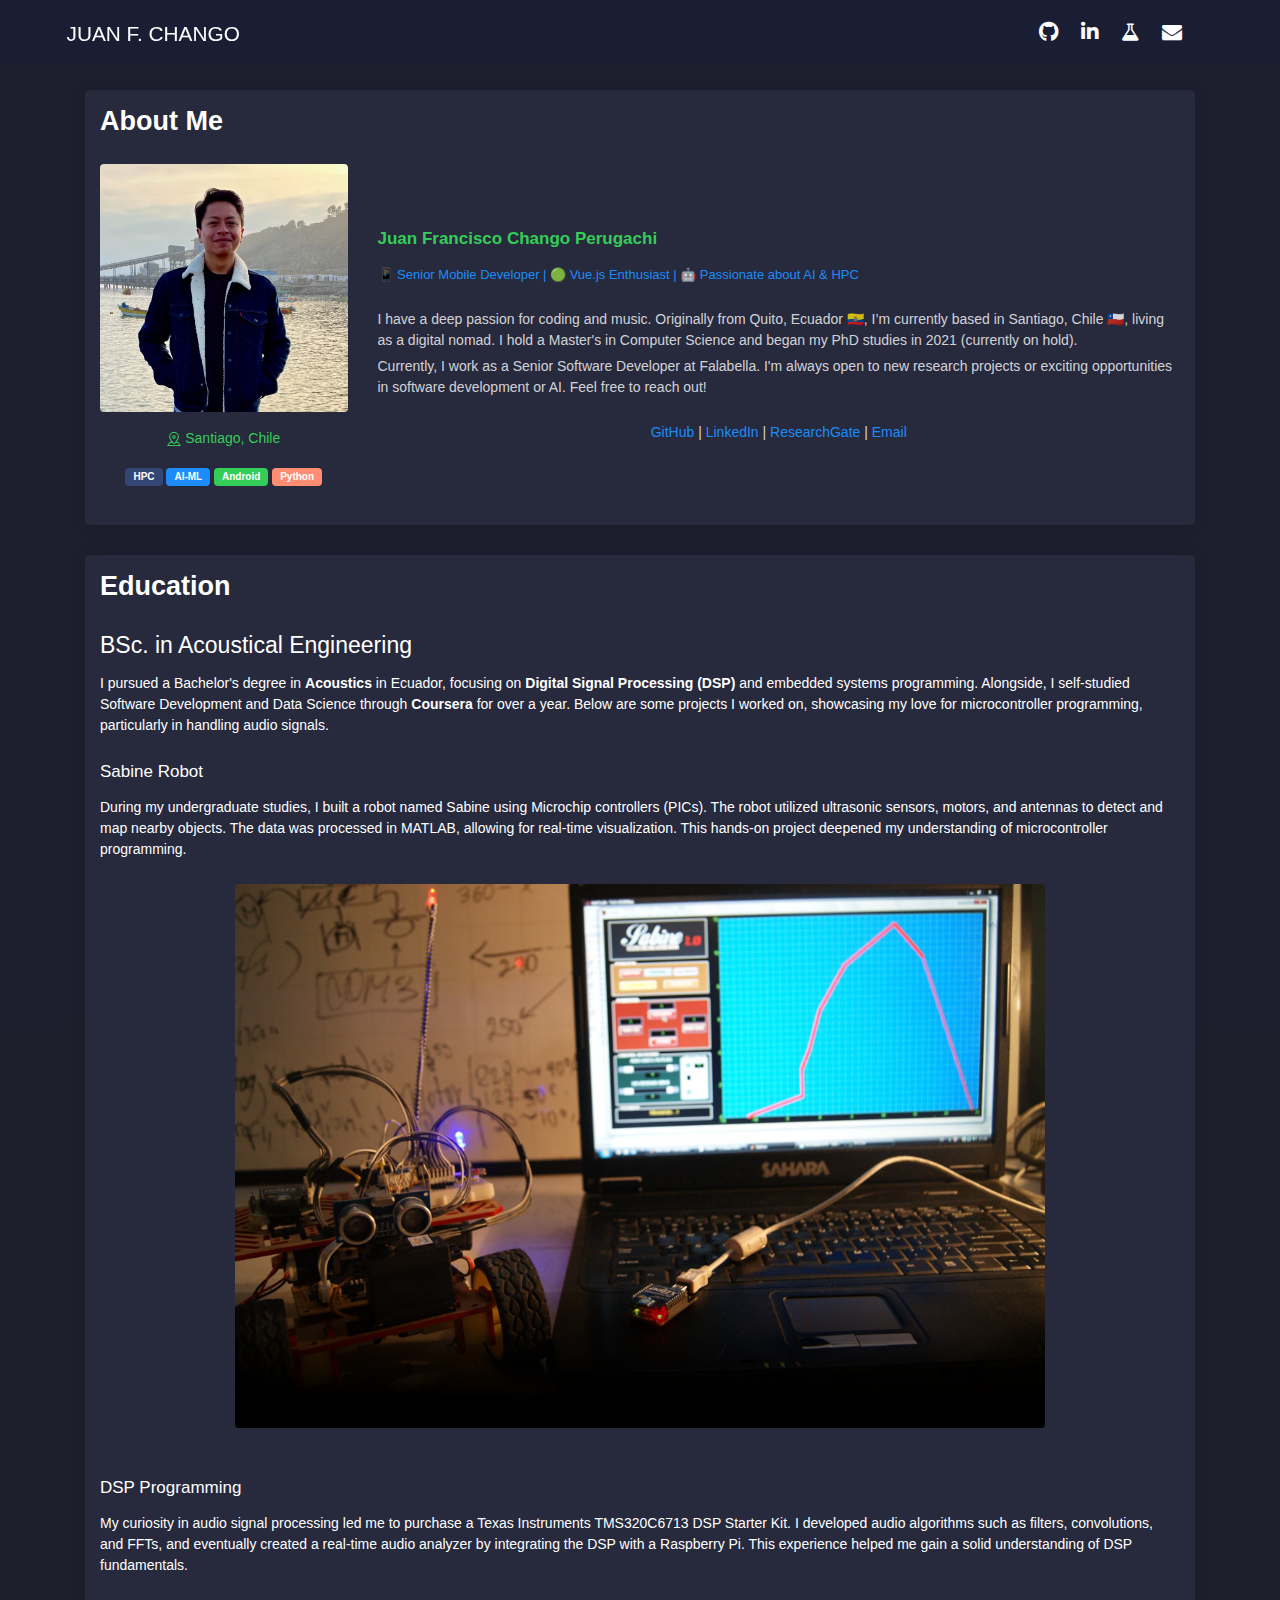
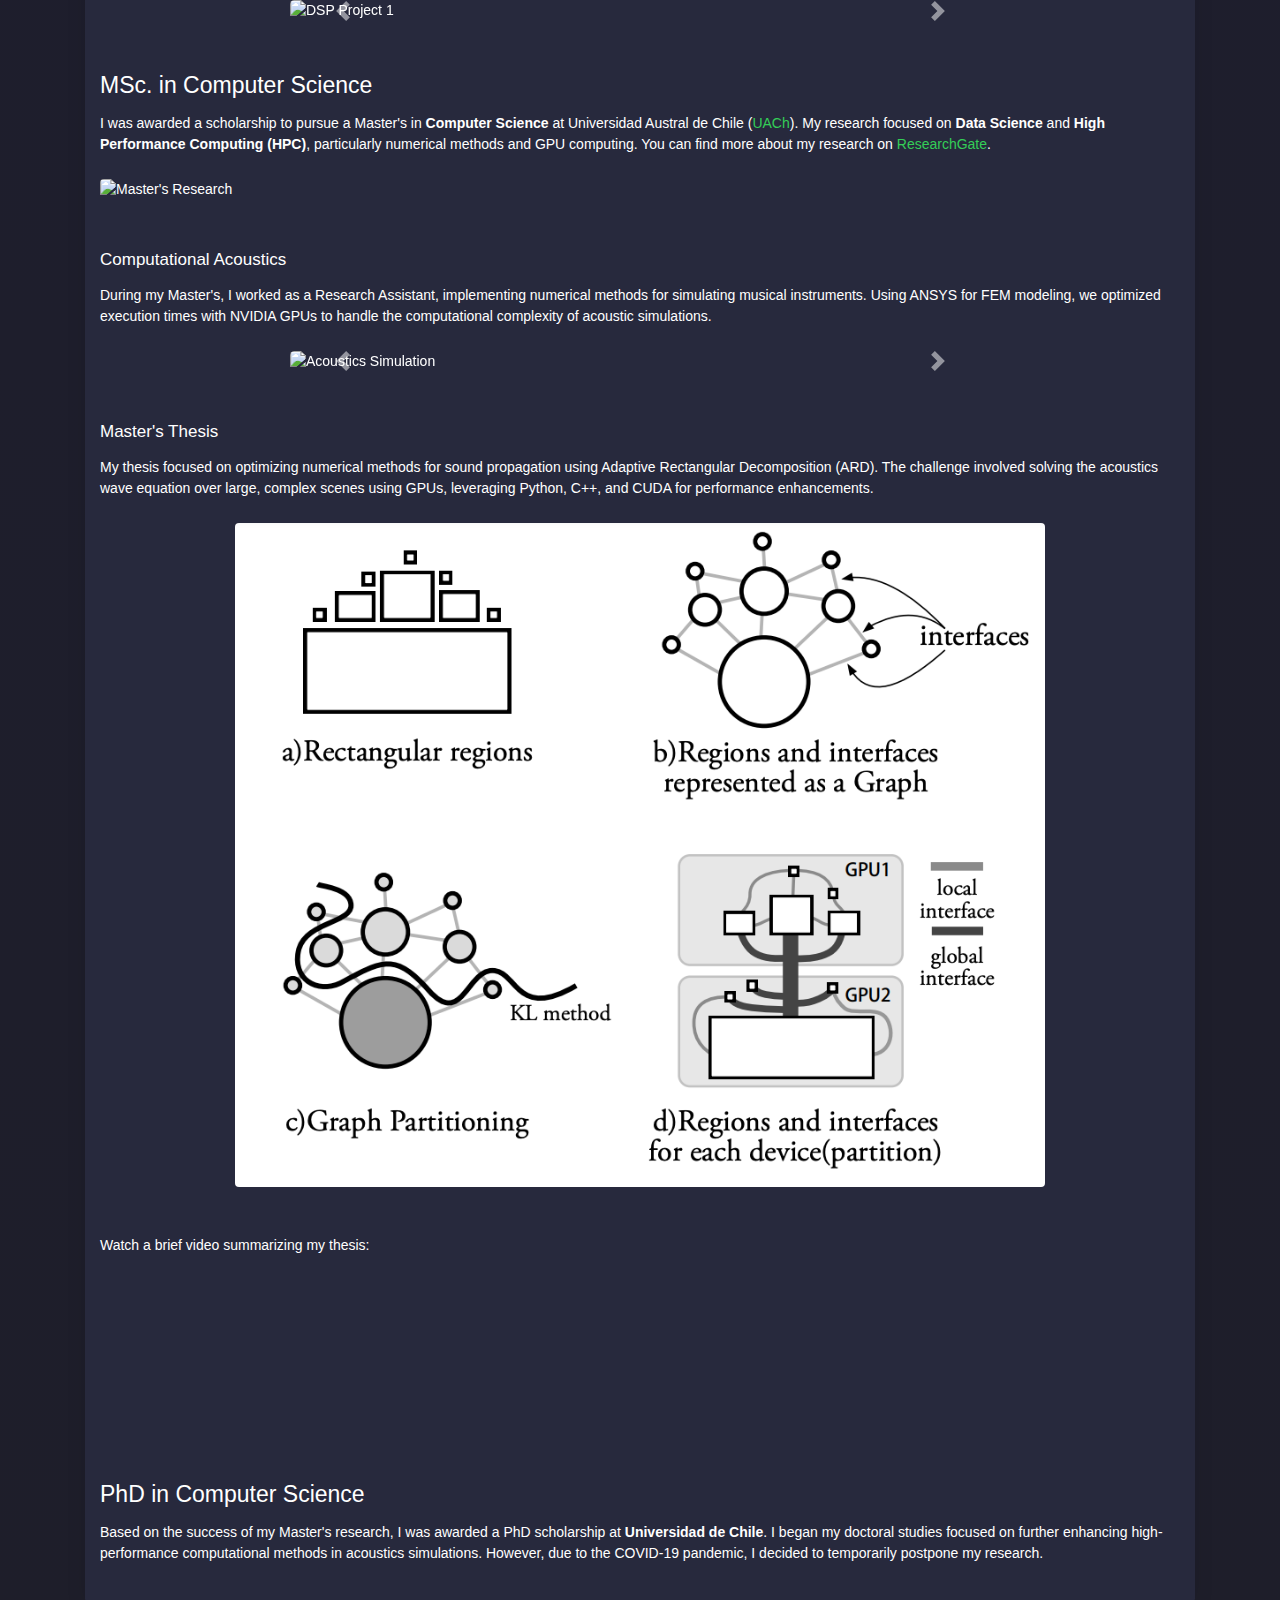
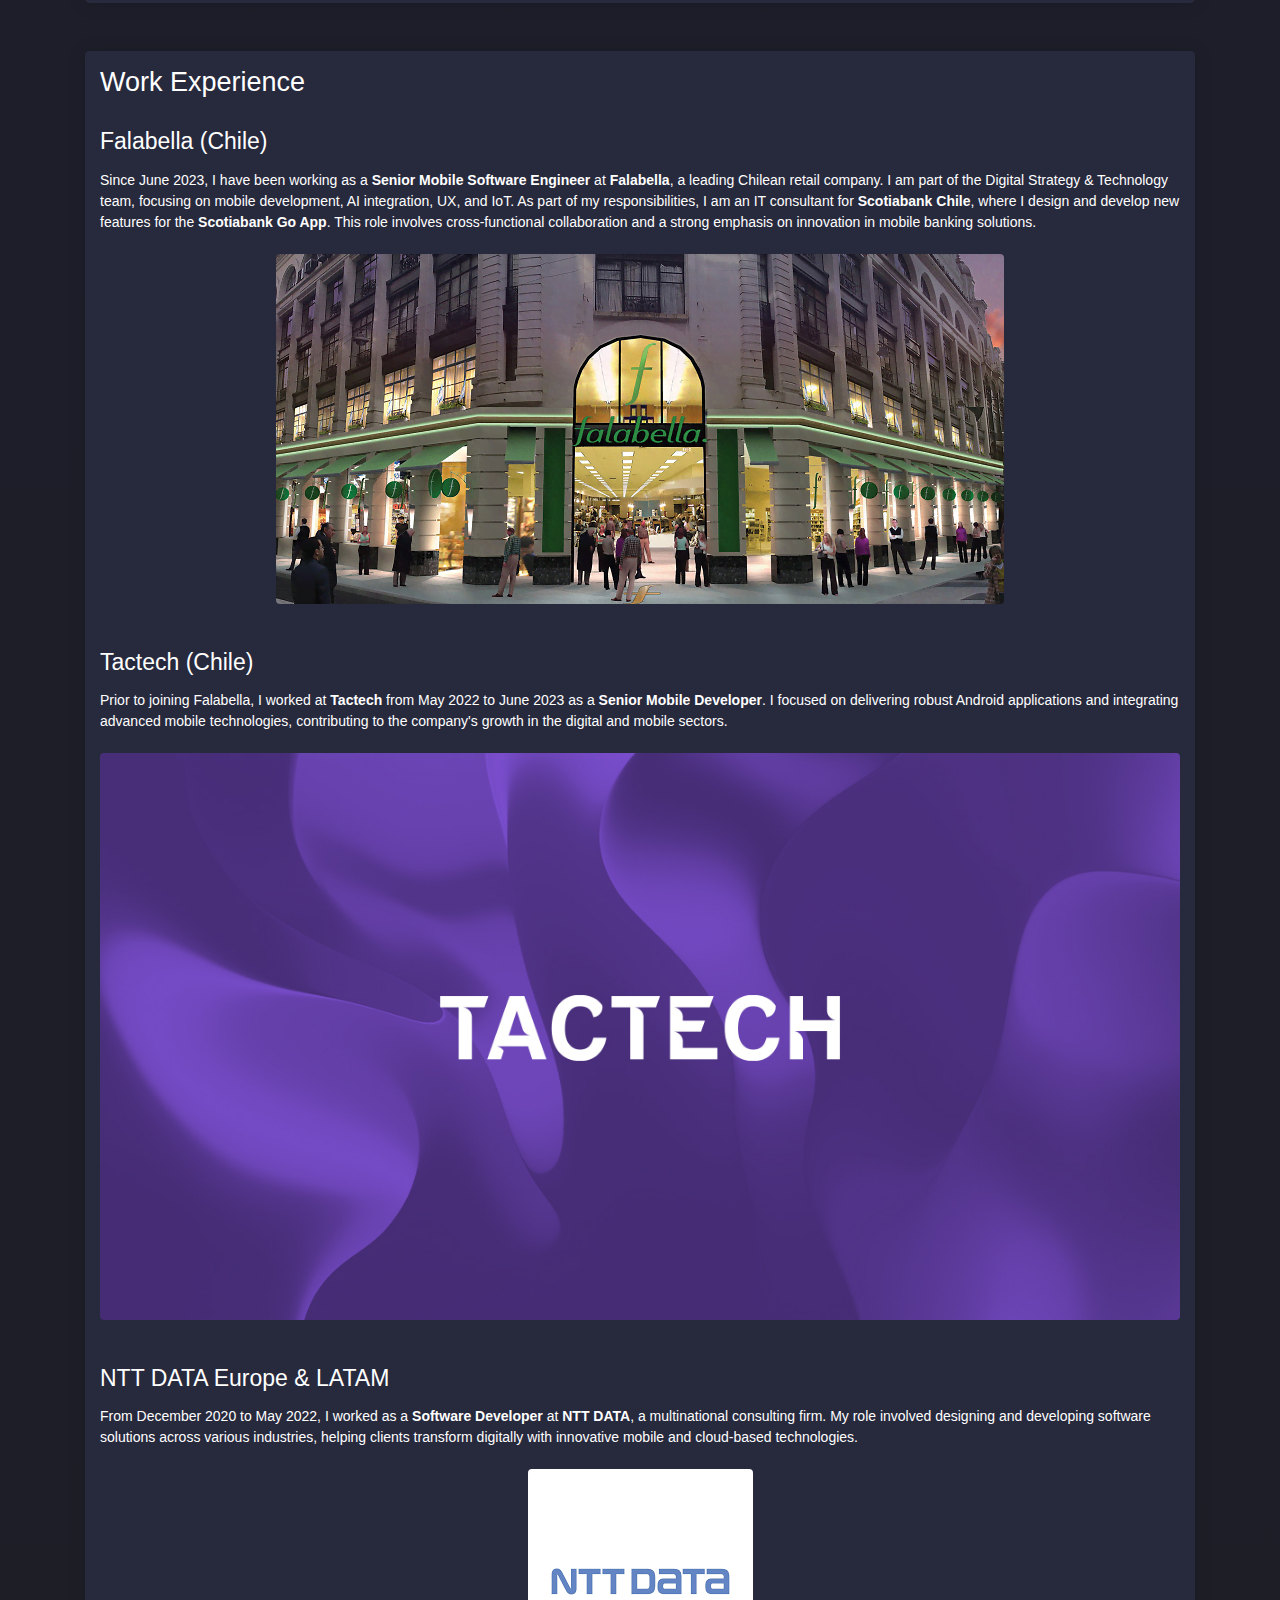
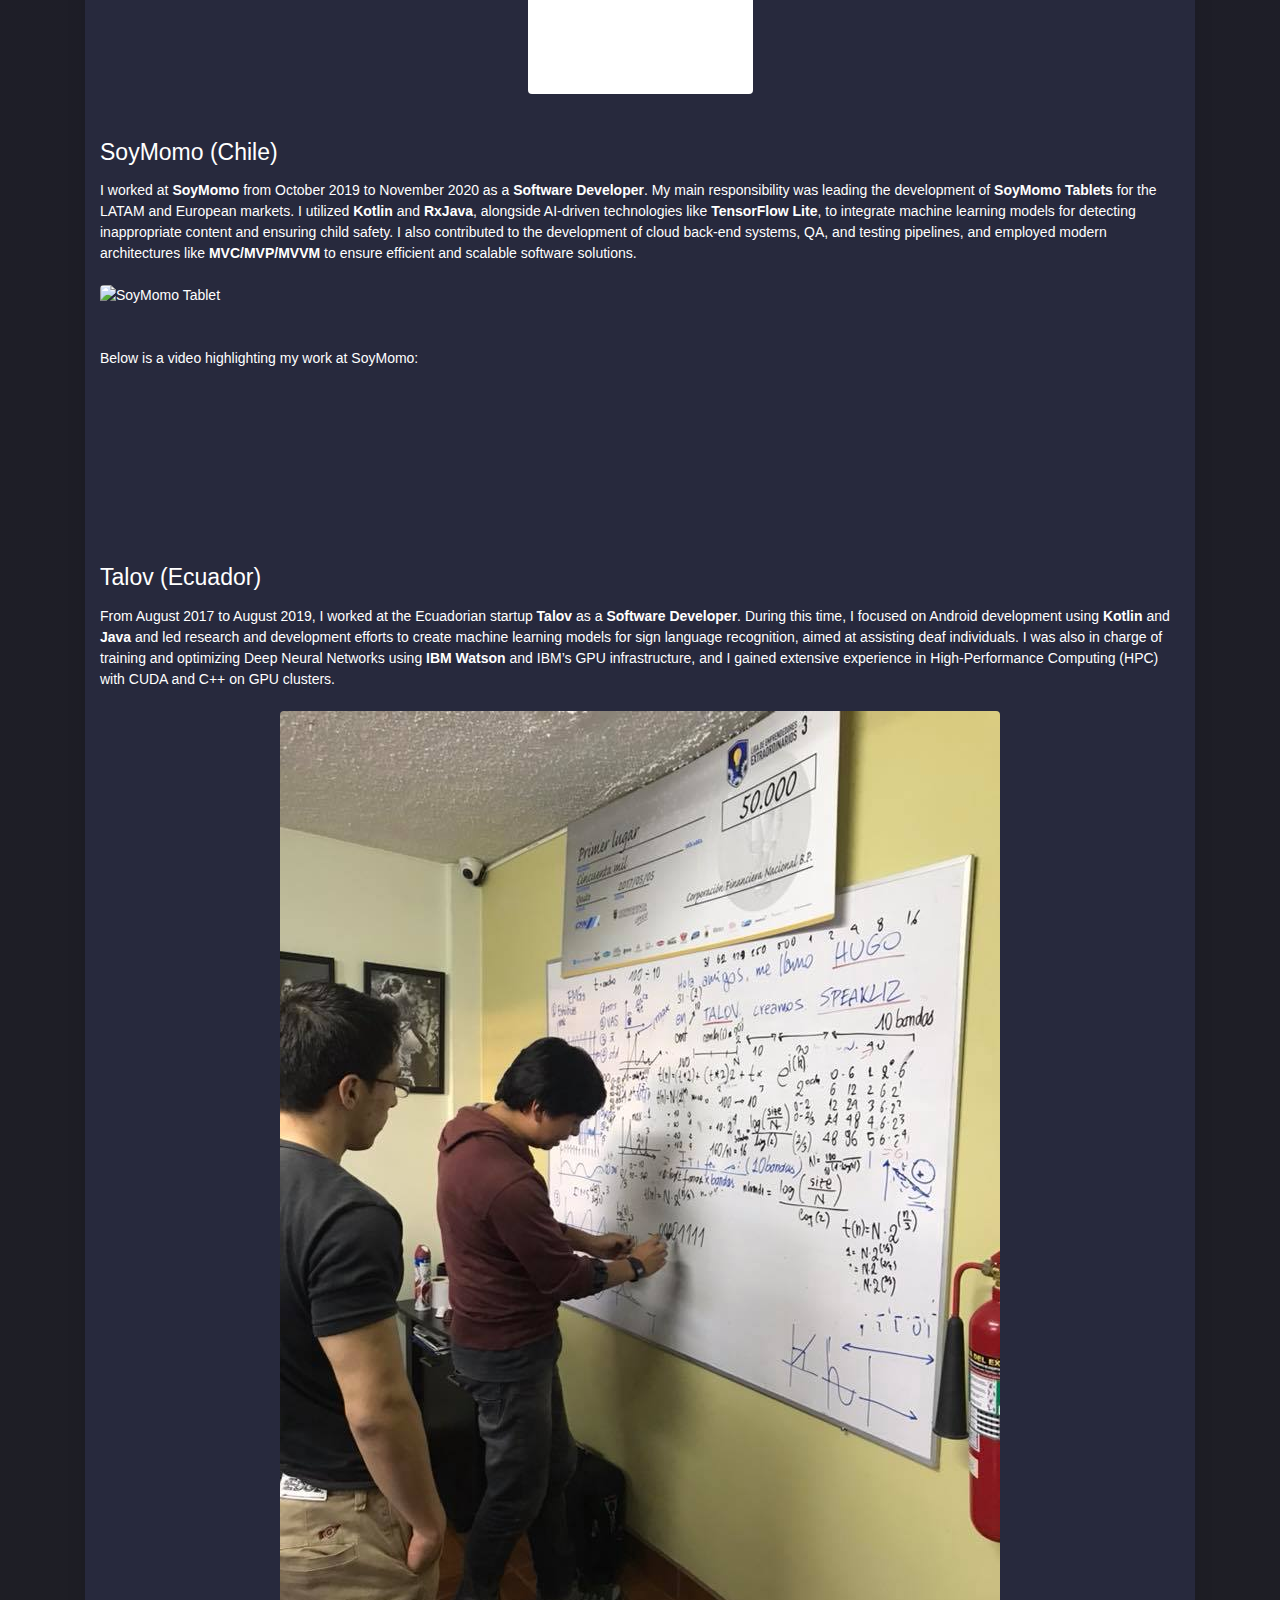
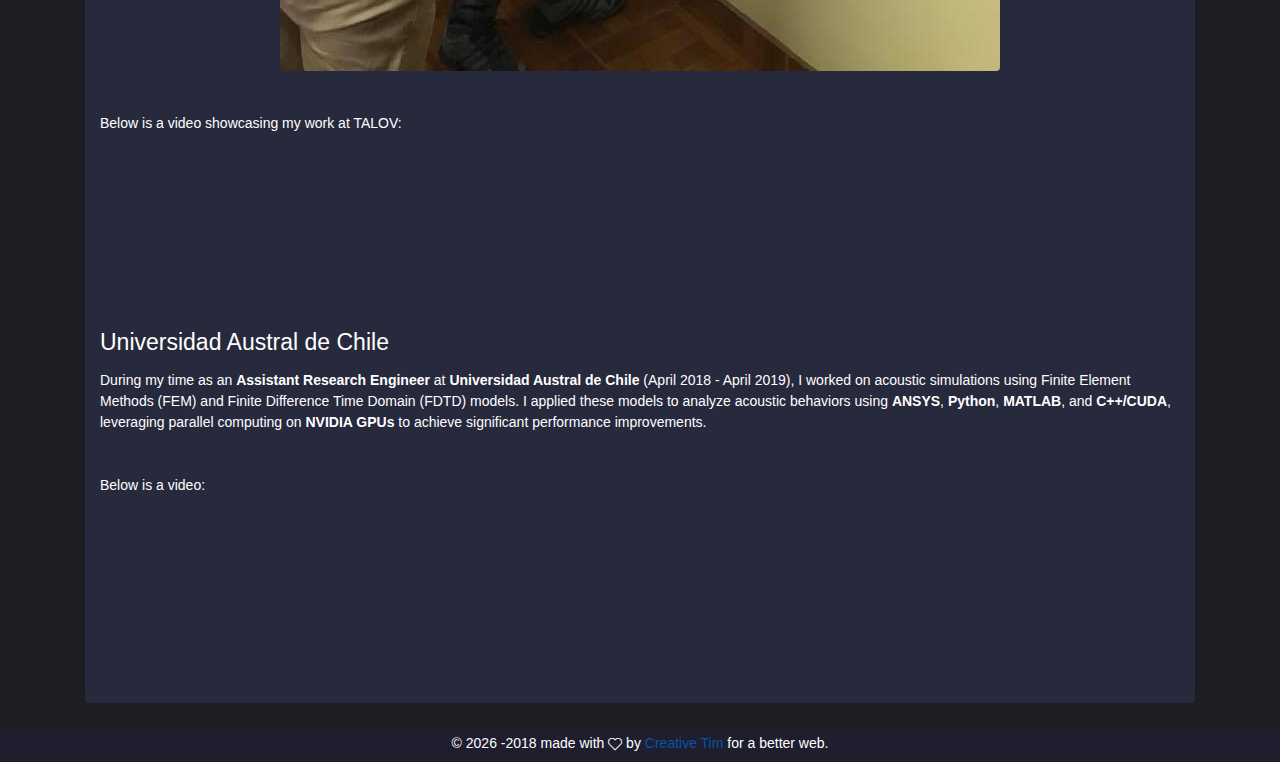
==== commit 066a7e13: "profile updated II!" ====
--- a/index.html
+++ b/index.html
@@ -1,18 +1,3 @@
-<!--
-=========================================================
-* * Black Dashboard - v1.0.1
-=========================================================
-
-* Product Page: https://www.creative-tim.com/product/black-dashboard
-* Copyright 2019 Creative Tim (https://www.creative-tim.com)
-
-
-* Coded by Creative Tim
-
-=========================================================
-
-* The above copyright notice and this permission notice shall be included in all copies or substantial portions of the Software.
--->
 <!DOCTYPE html>
 <html lang="en">
 
@@ -20,24 +5,67 @@
     <meta charset="utf-8"/>
     <meta name="viewport" content="width=device-width, initial-scale=1, shrink-to-fit=no">
     <link rel="apple-touch-icon" sizes="76x76" href="./assets/img/apple-icon.png">
-
     <link rel="icon" type="image/png" href="assets/img/favi_jnfran92.jpg">
-    <title>Juan Francisco Chango Perugachi</title>
+
+    <!-- SEO Meta Tags -->
+    <title>Juan Francisco Chango Perugachi | Senior Mobile Developer | AI, HPC & Android Expert</title>
     <meta name="description"
           content="Juan Francisco Chango Perugachi | MSc. in Computer Science | Android and Python Developer | Numerical Simulation researcher | AI/ML enthusiast. From Quito Ecuador, living in Santiago, Chile.">
-
-
-    <!--     Fonts and icons     -->
+    <meta name="keywords"
+          content="Juan Francisco Chango, Mobile Developer, AI, HPC, Android, Python, Machine Learning, Numerical Simulation, PhD, Santiago, Chile, Ecuador">
+    <meta name="author" content="Juan Francisco Chango">
+    <meta property="og:title"
+          content="Juan Francisco Chango Perugachi | Senior Mobile Developer | AI, HPC & Android Expert">
+    <meta property="og:description"
+          content="Discover the professional journey of Juan Francisco Chango, Senior Mobile Developer with expertise in AI, HPC, and Android development.">
+    <meta property="og:image" content="assets/img/profile.jpeg">
+    <meta property="og:url" content="https://jnfran92.com">
+
+    <!-- Open Graph for Social Media -->
+    <meta name="twitter:card" content="summary_large_image">
+    <meta name="twitter:title" content="Juan Francisco Chango Perugachi | Senior Mobile Developer">
+    <meta name="twitter:description"
+          content="Explore the professional profile of Juan Francisco Chango, Senior Mobile Developer. AI, HPC, and Android enthusiast.">
+    <meta name="twitter:image" content="assets/img/profile.jpeg">
+
+    <!-- Additional Fonts and Icons -->
     <link href="assets/css/custom.min.css"/>
     <link href="https://fonts.googleapis.com/css?family=Lato:200,300,400,600,700,800" rel="stylesheet"/>
     <link href="https://use.fontawesome.com/releases/v5.0.6/css/all.css" rel="stylesheet">
     <link rel="stylesheet" href="https://cdnjs.cloudflare.com/ajax/libs/font-awesome/4.7.0/css/font-awesome.min.css">
-    <!-- Nucleo Icons -->
     <link href="assets/css/nucleo-icons.css" rel="stylesheet"/>
-    <!-- CSS Files -->
     <link href="assets/css/black-dashboard.css?v=1.0.0" rel="stylesheet"/>
-    <!-- CSS Just for demo purpose, don't include it in your project -->
     <link href="assets/demo/demo.css" rel="stylesheet"/>
+
+    <!-- Structured Data (JSON-LD) -->
+    <script type="application/ld+json">
+        {
+            "@context": "https://schema.org",
+            "@type": "Person",
+            "name": "Juan Francisco Chango Perugachi",
+            "url": "https://jnfran92.com",
+            "image": "assets/img/profile.jpeg",
+            "sameAs": [
+                "https://www.linkedin.com/in/jotachango/",
+                "https://github.com/jotachango",
+                "https://www.researchgate.net/profile/Juan_Chango"
+            ],
+            "jobTitle": "Senior Mobile Developer",
+            "worksFor": {
+                "@type": "Organization",
+                "name": "Falabella"
+            },
+            "alumniOf": {
+                "@type": "CollegeOrUniversity",
+                "name": "Universidad Austral de Chile"
+            },
+            "nationality": "Ecuadorian",
+            "address": {
+                "@type": "Place",
+                "name": "Santiago, Chile"
+            }
+        }
+    </script>
 
 </head>
 
@@ -46,101 +74,60 @@
 <div class="wrapper">
     <div class="main-panel">
         <!-- Navbar -->
-
         <nav class="navbar navbar-expand-lg fixed-top navbar-dark">
             <div class="container p-1">
-
-
                 <a class="navbar-brand"><b>Juan F. Chango</b></a>
-
                 <button class="navbar-toggler" type="button" data-toggle="collapse" data-target="#navigation"
                         aria-expanded="false" aria-label="Toggle navigation">
                     <span class="navbar-toggler-bar navbar-kebab"></span>
                     <span class="navbar-toggler-bar navbar-kebab"></span>
                     <span class="navbar-toggler-bar navbar-kebab"></span>
                 </button>
-
                 <div class="collapse navbar-collapse" id="navigation">
                     <ul class="navbar-nav ml-auto">
                         <li class="search-bar input-group">
-
                             <a class="btn btn-link" href="https://github.com/jotachango" role="button"
                                data-toggle="tooltip" title="Github">
                                 <i class="fab fa-github"></i>
                                 <span class="d-lg-none d-md-block"><small>Github</small></span>
                             </a>
-
-
                             <a class="btn btn-link" href="https://www.linkedin.com/in/jotachango/" role="button"
                                data-toggle="tooltip" title="Linked in">
                                 <i class="fab fa-linkedin"></i>
                                 <span class="d-lg-none d-md-block"><small>Linked in</small></span>
                             </a>
-
                             <a class="btn btn-link" href="https://www.researchgate.net/profile/Juan_Chango"
-                               role="button"
-                               data-toggle="tooltip" title="Research Gate">
+                               role="button" data-toggle="tooltip" title="Research Gate">
                                 <i class="fa fa-flask"></i>
                                 <span class="d-lg-none d-md-block"><small>Science</small></span>
                             </a>
-
-                            <a class="btn btn-link"
-                               role="button" data-toggle="tooltip"
-                               title="jnfran92@gmail.com"
-                               id="email_button"
-                               onclick="copyTheMail()">
+                            <a class="btn btn-link" role="button" data-toggle="tooltip" title="jnfran92@gmail.com"
+                               id="email_button" onclick="copyTheMail()">
                                 <i class="fa fa-envelope"></i>
-                                <span class="d-lg-none d-md-block"><small>e-mail</small></span>
+                                <span class="d-lg-none d-md-block"><small>Email</small></span>
                             </a>
                         </li>
-
-                        <li class="separator d-lg-none"></li>
                     </ul>
                 </div>
             </div>
         </nav>
 
-
-        <div class="modal modal-search fade" id="searchModal" tabindex="-1" role="dialog" aria-labelledby="searchModal"
-             aria-hidden="true">
-            <div class="modal-dialog" role="document">
-                <div class="modal-content">
-                    <div class="modal-header">
-                        <input type="text" class="form-control" id="inlineFormInputGroup" placeholder="SEARCH">
-                        <button type="button" class="close" data-dismiss="modal" aria-label="Close">
-                            <i class="tim-icons icon-simple-remove"></i>
-                        </button>
-                    </div>
-                </div>
-            </div>
-        </div>
-
-
-        <!--        about-->
+        <!-- About Me Section -->
         <div class="container" style="margin-top: 90px">
-            <!-- Top margin -->
             <div class="row">
                 <div class="col-12">
                     <div class="card">
-                        <!-- Card header -->
                         <div class="card-header">
-                            <div class="d-flex justify-content-start">
-                                <h2 class="card-title font-weight-bold">About Me</h2>
-                            </div>
+                            <h2 class="card-title font-weight-bold">About Me</h2>
                         </div>
-
-                        <!-- Card content -->
                         <div class="card-body">
                             <div class="row align-items-center">
-
-                                <!-- Profile picture and location -->
                                 <div class="col-md-3 col-12 text-center mb-4">
                                     <img class="img-fluid rounded mb-3" src="assets/img/profile.jpeg"
                                          alt="Juan Francisco Chango Perugachi">
                                     <a class="text-success logo-normal d-block">
                                         <i class="tim-icons icon-square-pin"></i> Santiago, Chile
                                     </a>
-                                    <!-- Interest badges -->
                                     <div class="text-info mt-3">
                                         <span class="badge badge-default">HPC</span>
                                         <span class="badge badge-info">AI-ML</span>
@@ -148,40 +135,28 @@
                                         <span class="badge badge-warning">Python</span>
                                     </div>
                                 </div>
-
-                                <!-- Updated Personal information -->
                                 <div class="col-md-9 col-12">
                                     <h4 class="text-success font-weight-bold">Juan Francisco Chango Perugachi</h4>
-                                    <h5 class="text-info">
-                                        📱 Senior Mobile Developer | 🟢 Vue.js Enthusiast | 🤖 Passionate about AI & HPC
-                                    </h5>
-
-                                    <p class="mt-4">
-                                        I have a deep passion for coding and music. Originally from <b>Quito,
-                                        Ecuador</b> 🇪🇨, I’m currently based in <b>Santiago, Chile</b> 🇨🇱, although I
-                                        live as a digital nomad, traveling around the world 🌍. I hold a Master's degree
-                                        in Computer Science and began my PhD studies in 2021 (currently on hold).
-                                    </p>
-
-                                    <p>
-                                        Currently, I work as a <b>Senior Software Developer at Falabella</b> 💚. I’m
-                                        always open to exploring new research projects or exciting opportunities in
-                                        software development or AI. If you’re working on something interesting, feel
-                                        free to reach out!
-                                    </p>
-
-                                    <!-- Contact Section -->
+                                    <h5 class="text-info">📱 Senior Mobile Developer | 🟢 Vue.js Enthusiast | 🤖 Passionate
+                                        about AI & HPC</h5>
+                                    <p class="mt-4">I have a deep passion for coding and music. Originally from <b>Quito,
+                                        Ecuador</b> 🇪🇨, I’m currently based in <b>Santiago, Chile</b> 🇨🇱, living as a
+                                        digital nomad. I hold a Master's in Computer Science and began my PhD studies in
+                                        2021 (currently on hold).</p>
+                                    <p>Currently, I work as a <b>Senior Software Developer at Falabella</b>. I'm always
+                                        open to new research projects or exciting opportunities in software development
+                                        or AI. Feel free to reach out!</p>
                                     <div class="mt-4 text-center">
                                         <p>
-                                            <a class="text-info" href="https://github.com/jotachango" target="_blank">GitHub</a> |
+                                            <a class="text-info" href="https://github.com/jotachango" target="_blank">GitHub</a>
+                                            |
                                             <a class="text-info" href="https://www.linkedin.com/in/jotachango/"
                                                target="_blank">LinkedIn</a> |
-                                            <a class="text-info" href="https://www.researchgate.net/profile/Juan_Chango" target="_blank">ResearchGate</a>
-                                            |
+                                            <a class="text-info" href="https://www.researchgate.net/profile/Juan_Chango"
+                                               target="_blank">ResearchGate</a> |
                                             <a class="text-info" href="mailto:jnfran92@gmail.com">Email</a>
                                         </p>
                                     </div>
-
                                 </div>
                             </div>
                         </div>
@@ -312,7 +287,7 @@
                                  alt="ARD Thesis Project">
 
                             <div class="card-text mb-4">Watch a brief video summarizing my thesis:</div>
-                            <iframe width="auto" height="315" src="https://www.youtube.com/embed/zYwKiNzNJNo"
+                            <iframe width="auto" height="auto" src="https://www.youtube.com/embed/zYwKiNzNJNo"
                                     class="mx-auto d-block mb-5" frameborder="0" allowfullscreen></iframe>
 
                             <!-- PhD Studies Section -->
@@ -409,7 +384,7 @@
                             <br><br>
                             Below is a video highlighting my work at SoyMomo:
                             <br>
-                            <iframe width="auto" height="315" src="https://www.youtube.com/embed/ea1XmraPAtA"
+                            <iframe width="auto" height="auto" src="https://www.youtube.com/embed/ea1XmraPAtA"
                                     class="mx-auto d-block" title="YouTube video player" frameborder="0"
                                     allow="accelerometer; autoplay; clipboard-write; encrypted-media; gyroscope; picture-in-picture"
                                     allowfullscreen></iframe>
@@ -433,7 +408,7 @@
                             <br><br>
                             Below is a video showcasing my work at TALOV:
                             <br>
-                            <iframe width="auto" height="315" src="https://www.youtube.com/embed/K7GSwzHvLGg"
+                            <iframe width="auto" height="auto" src="https://www.youtube.com/embed/K7GSwzHvLGg"
                                     class="mx-auto d-block" title="YouTube video player" frameborder="0"
                                     allow="accelerometer; autoplay; clipboard-write; encrypted-media; gyroscope; picture-in-picture"
                                     allowfullscreen></iframe>
@@ -453,7 +428,7 @@
                             <br><br>
                             Below is a video:
                             <br>
-                            <iframe width="auto" height="315" src="https://www.youtube.com/embed/tahNo08LVs8"
+                            <iframe width="auto" height="auto" src="https://www.youtube.com/embed/tahNo08LVs8"
                                     class="mx-auto d-block" title="YouTube video player" frameborder="0"
                                     allow="accelerometer; autoplay; clipboard-write; encrypted-media; gyroscope; picture-in-picture"
                                     allowfullscreen></iframe>
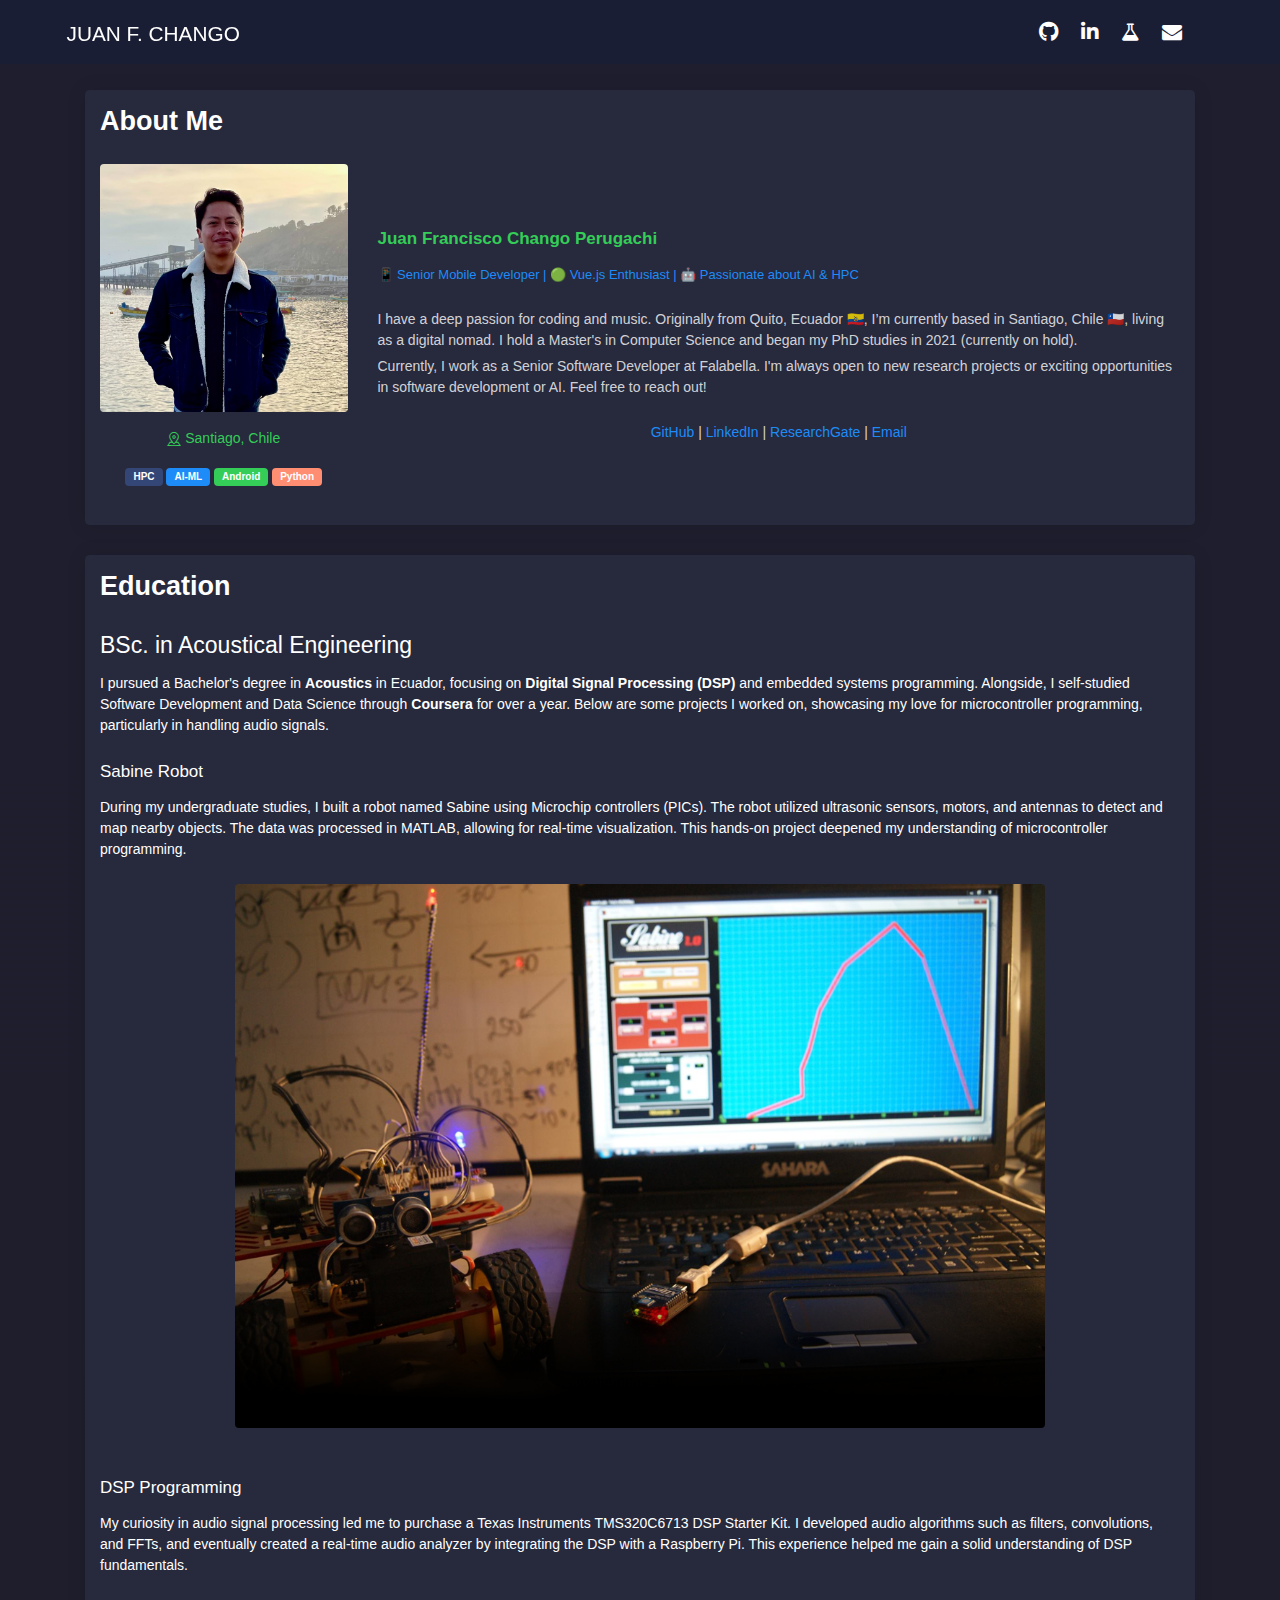
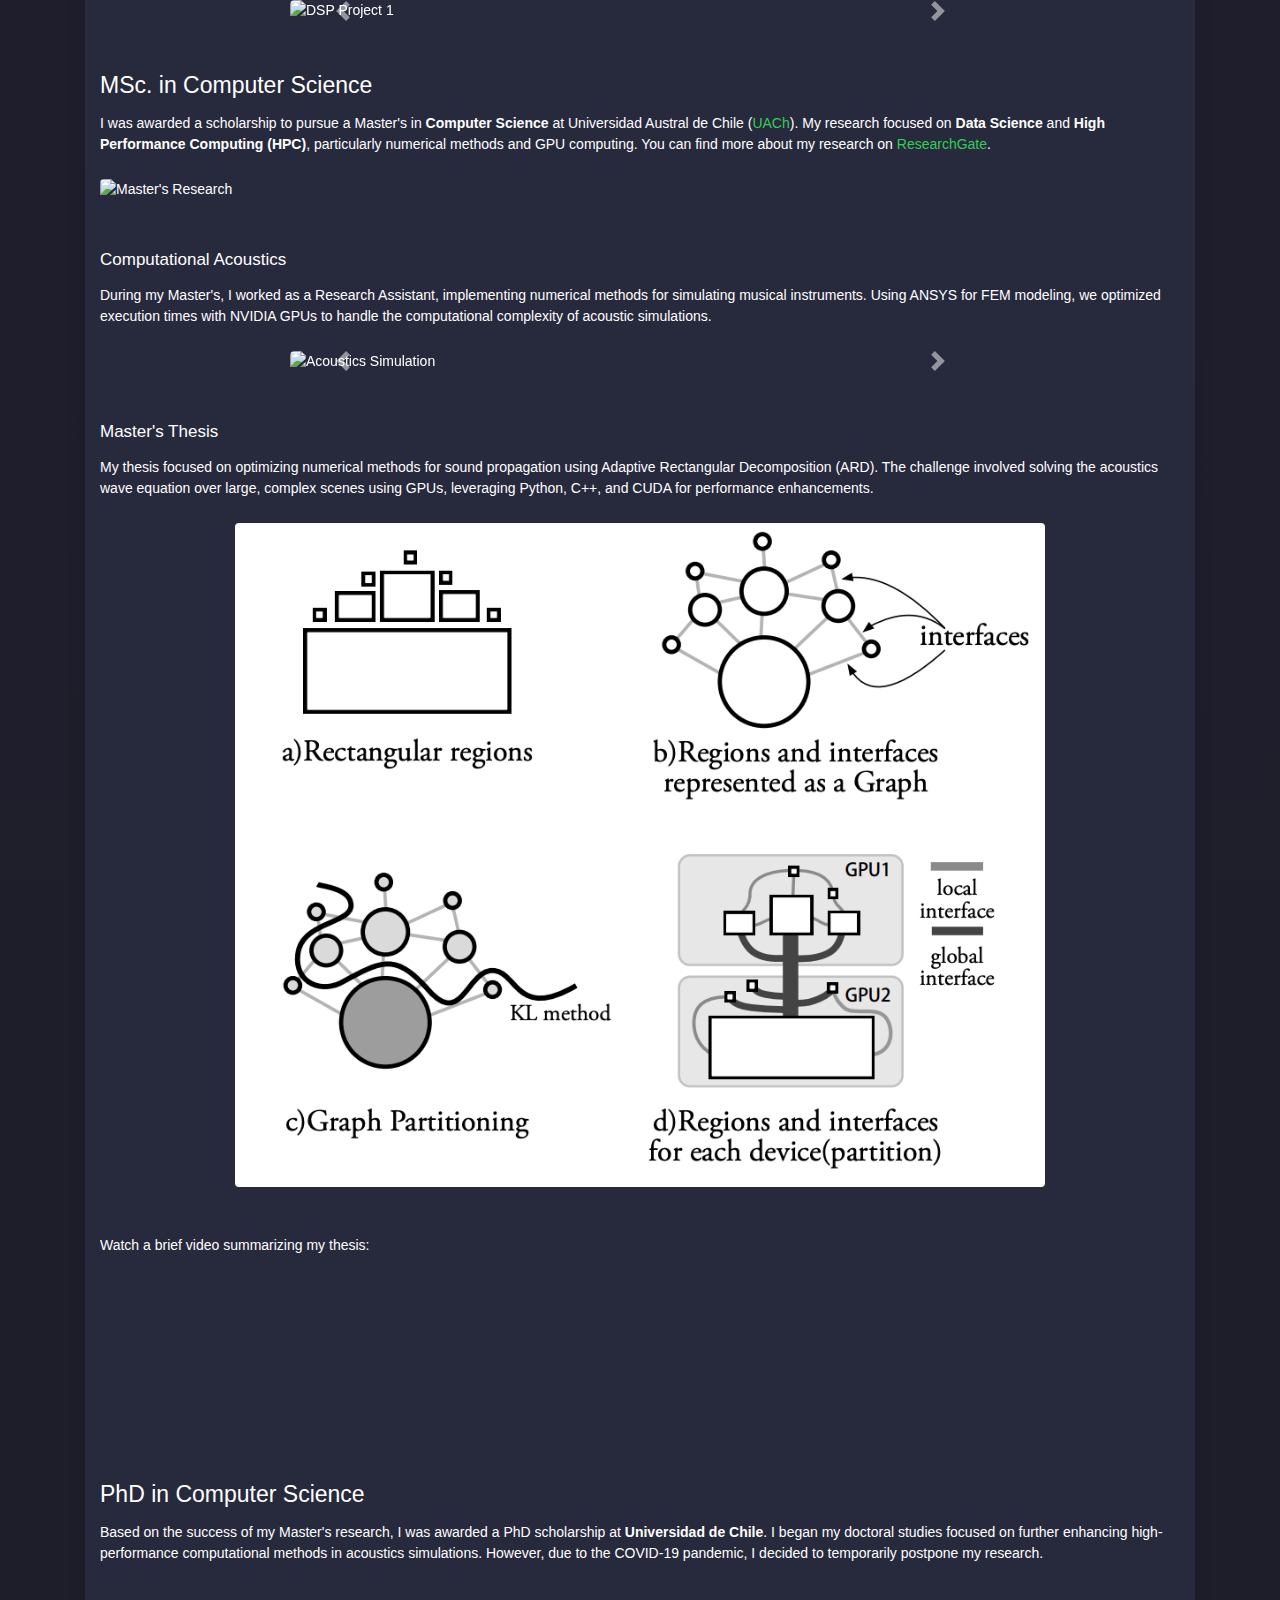
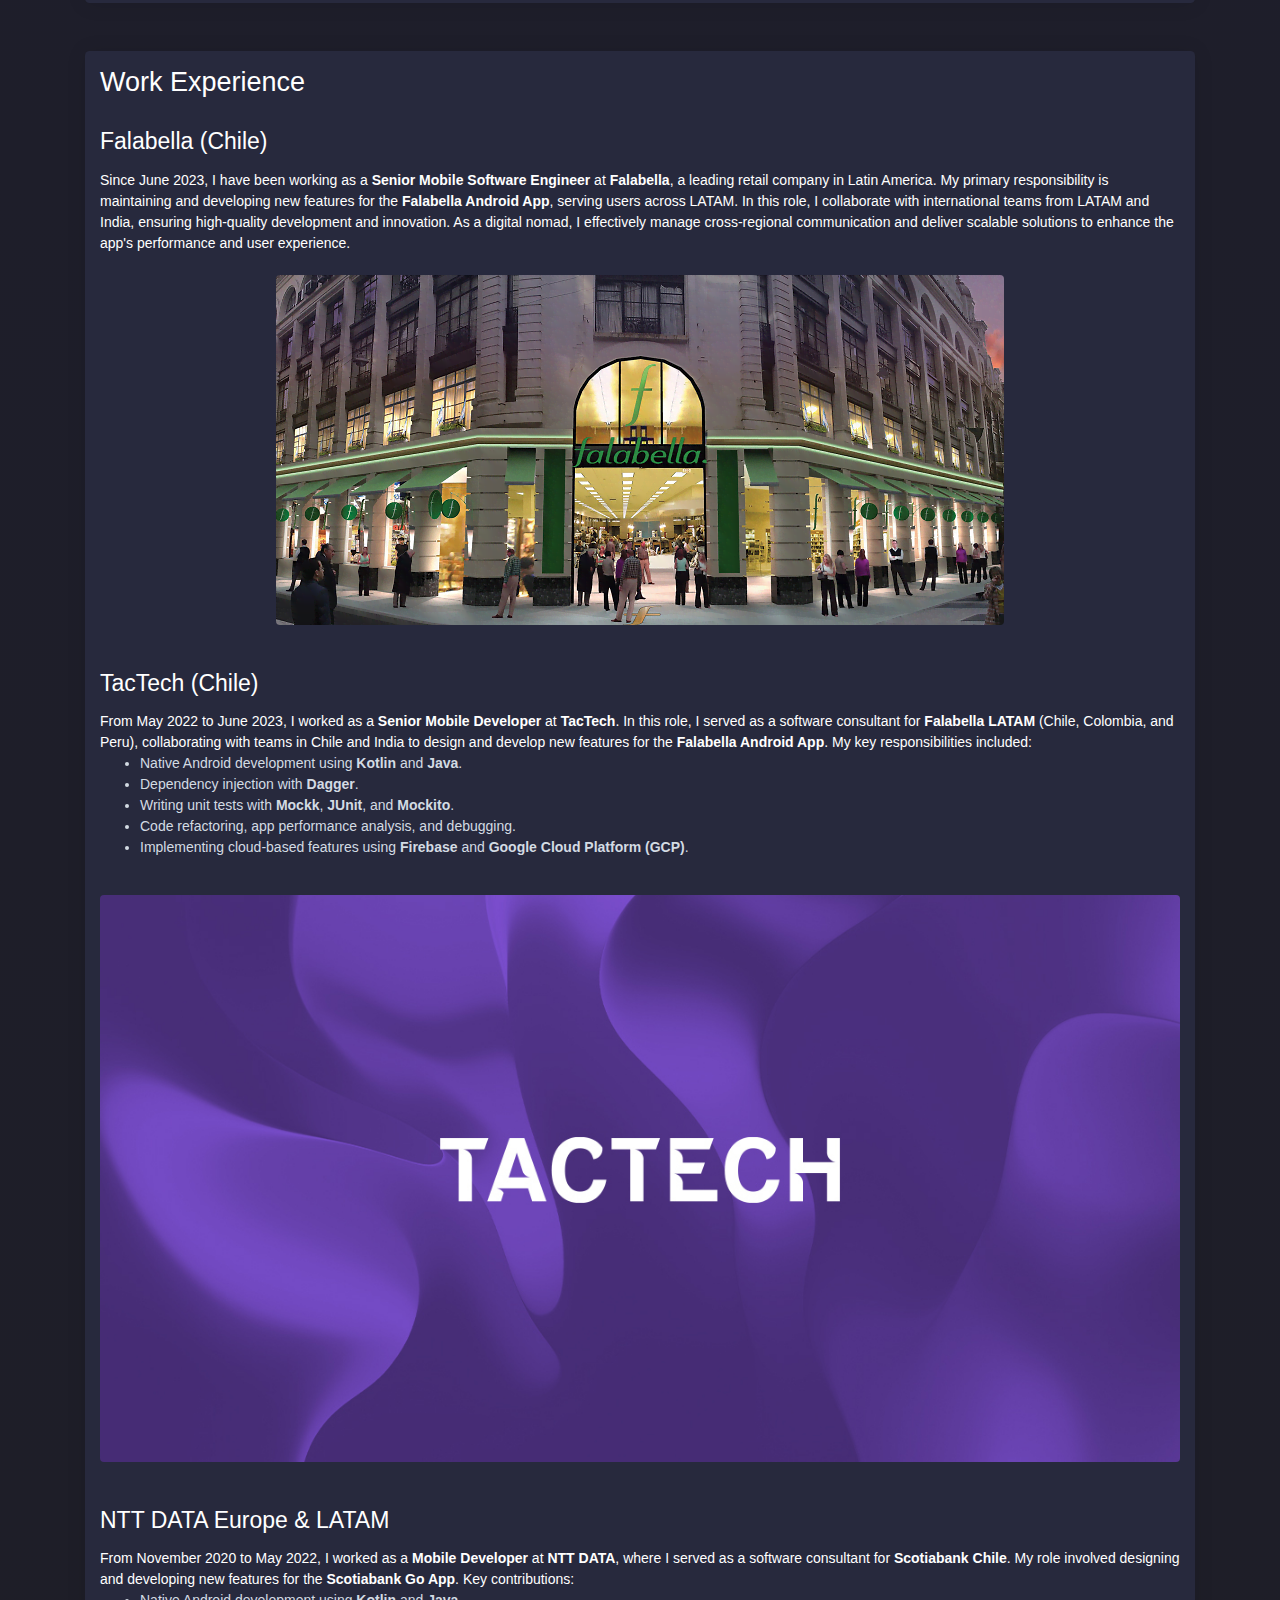
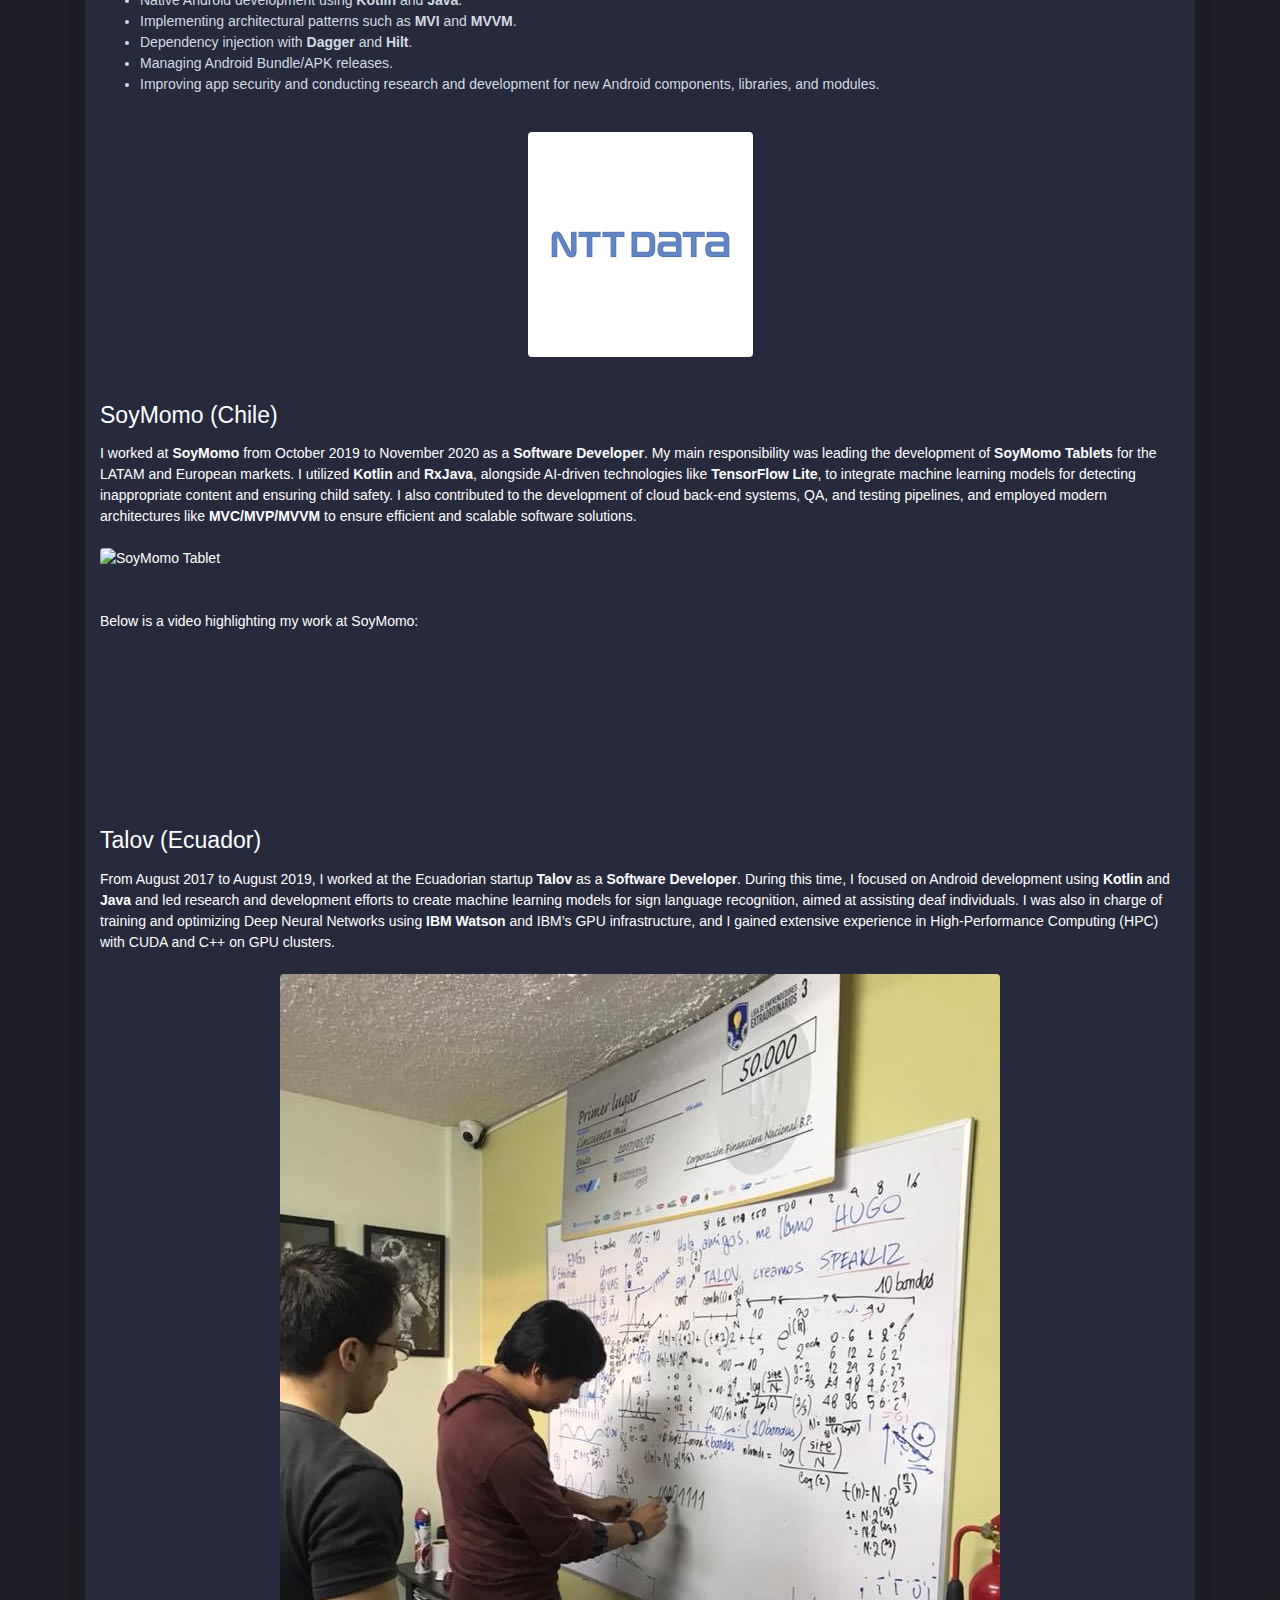
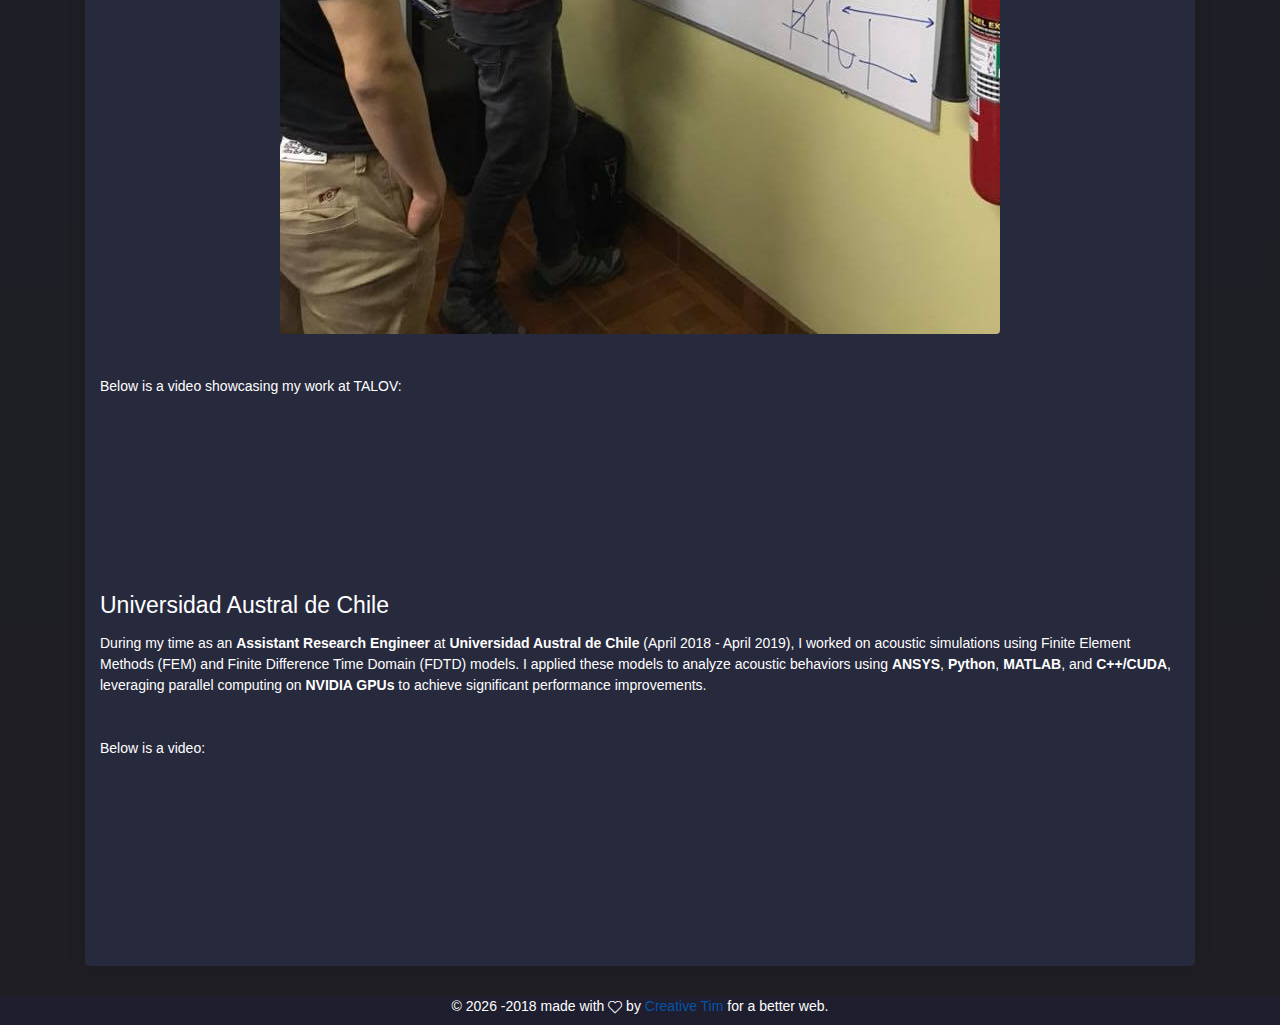
==== commit 420bf5d8: "profile updated III!" ====
--- a/index.html
+++ b/index.html
@@ -325,39 +325,64 @@
                             <h3 class="card-title">Falabella (Chile)</h3>
                             <div class="card-text">
                                 Since June 2023, I have been working as a <b>Senior Mobile Software Engineer</b> at <b>Falabella</b>,
-                                a leading Chilean retail company. I am part of the Digital Strategy & Technology team,
-                                focusing on mobile development, AI integration, UX, and IoT.
-
-                                As part of my responsibilities, I am an IT consultant for <b>Scotiabank Chile</b>, where
-                                I design and develop new features for the <b>Scotiabank Go App</b>. This role involves
-                                cross-functional collaboration and a strong emphasis on innovation in mobile banking
-                                solutions.
+                                a leading retail company in Latin America. My primary responsibility is maintaining and
+                                developing new features
+                                for the <b>Falabella Android App</b>, serving users across LATAM.
+
+                                In this role, I collaborate with international teams from LATAM and India, ensuring
+                                high-quality development
+                                and innovation. As a digital nomad, I effectively manage cross-regional communication
+                                and deliver scalable
+                                solutions to enhance the app's performance and user experience.
                             </div>
                             <br>
                             <img src="assets/img/falabella_image.png" class="img-fluid rounded mx-auto d-block"
                                  alt="Falabella Work" style="max-width: 100%; height: auto;">
                             <br><br>
 
-                            <!-- Tactech Section -->
-                            <h3 class="card-title">Tactech (Chile)</h3>
+
+                            <!-- TacTech Section -->
+                            <h3 class="card-title">TacTech (Chile)</h3>
                             <div class="card-text">
-                                Prior to joining Falabella, I worked at <b>Tactech</b> from May 2022 to June 2023 as a
-                                <b>Senior Mobile Developer</b>. I focused on delivering robust Android applications and
-                                integrating advanced mobile technologies, contributing to the company's growth in the
-                                digital and mobile sectors.
+                                From May 2022 to June 2023, I worked as a <b>Senior Mobile Developer</b> at
+                                <b>TacTech</b>.
+                                In this role, I served as a software consultant for <b>Falabella LATAM</b> (Chile,
+                                Colombia, and Peru), collaborating with teams in Chile and India to design and develop
+                                new features for the <b>Falabella Android App</b>.
+
+                                My key responsibilities included:
+                                <ul>
+                                    <li>Native Android development using <b>Kotlin</b> and <b>Java</b>.</li>
+                                    <li>Dependency injection with <b>Dagger</b>.</li>
+                                    <li>Writing unit tests with <b>Mockk</b>, <b>JUnit</b>, and <b>Mockito</b>.</li>
+                                    <li>Code refactoring, app performance analysis, and debugging.</li>
+                                    <li>Implementing cloud-based features using <b>Firebase</b> and <b>Google Cloud
+                                        Platform (GCP)</b>.
+                                    </li>
+                                </ul>
                             </div>
                             <br>
                             <img src="assets/img/tactech_image.jpg" class="img-fluid rounded mx-auto d-block"
-                                 alt="Tactech Work" style="max-width: 100%; height: auto;">
+                                 alt="TacTech Work" style="max-width: 100%; height: auto;">
                             <br><br>
 
                             <!-- NTT DATA Section -->
                             <h3 class="card-title">NTT DATA Europe & LATAM</h3>
                             <div class="card-text">
-                                From December 2020 to May 2022, I worked as a <b>Software Developer</b> at <b>NTT
-                                DATA</b>, a multinational consulting firm. My role involved designing and developing
-                                software solutions across various industries, helping clients transform digitally with
-                                innovative mobile and cloud-based technologies.
+                                From November 2020 to May 2022, I worked as a <b>Mobile Developer</b> at <b>NTT DATA</b>,
+                                where I served as a software consultant for <b>Scotiabank Chile</b>. My role involved
+                                designing and developing new features for the <b>Scotiabank Go App</b>.
+
+                                Key contributions:
+                                <ul>
+                                    <li>Native Android development using <b>Kotlin</b> and <b>Java</b>.</li>
+                                    <li>Implementing architectural patterns such as <b>MVI</b> and <b>MVVM</b>.</li>
+                                    <li>Dependency injection with <b>Dagger</b> and <b>Hilt</b>.</li>
+                                    <li>Managing Android Bundle/APK releases.</li>
+                                    <li>Improving app security and conducting research and development for new Android
+                                        components, libraries, and modules.
+                                    </li>
+                                </ul>
                             </div>
                             <br>
                             <img src="assets/img/ntt_data_image.png" class="img-fluid rounded mx-auto d-block"
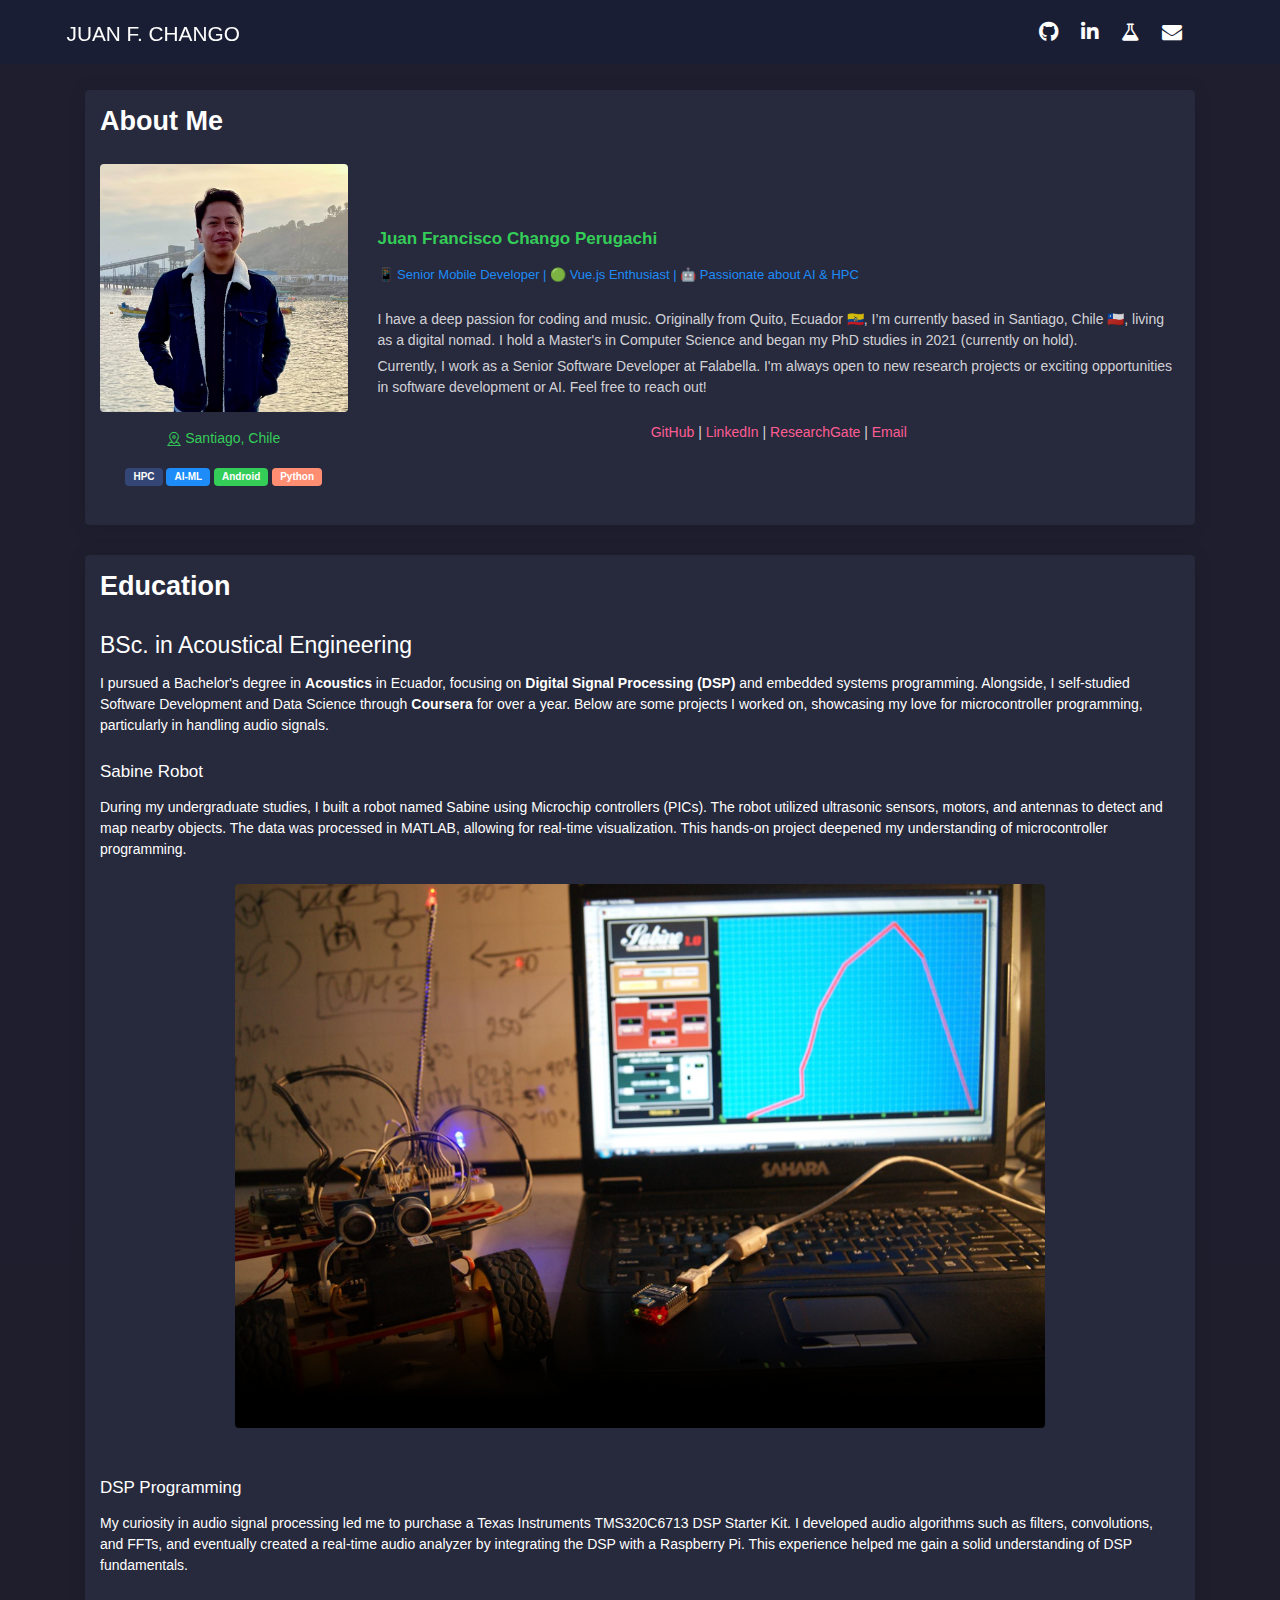
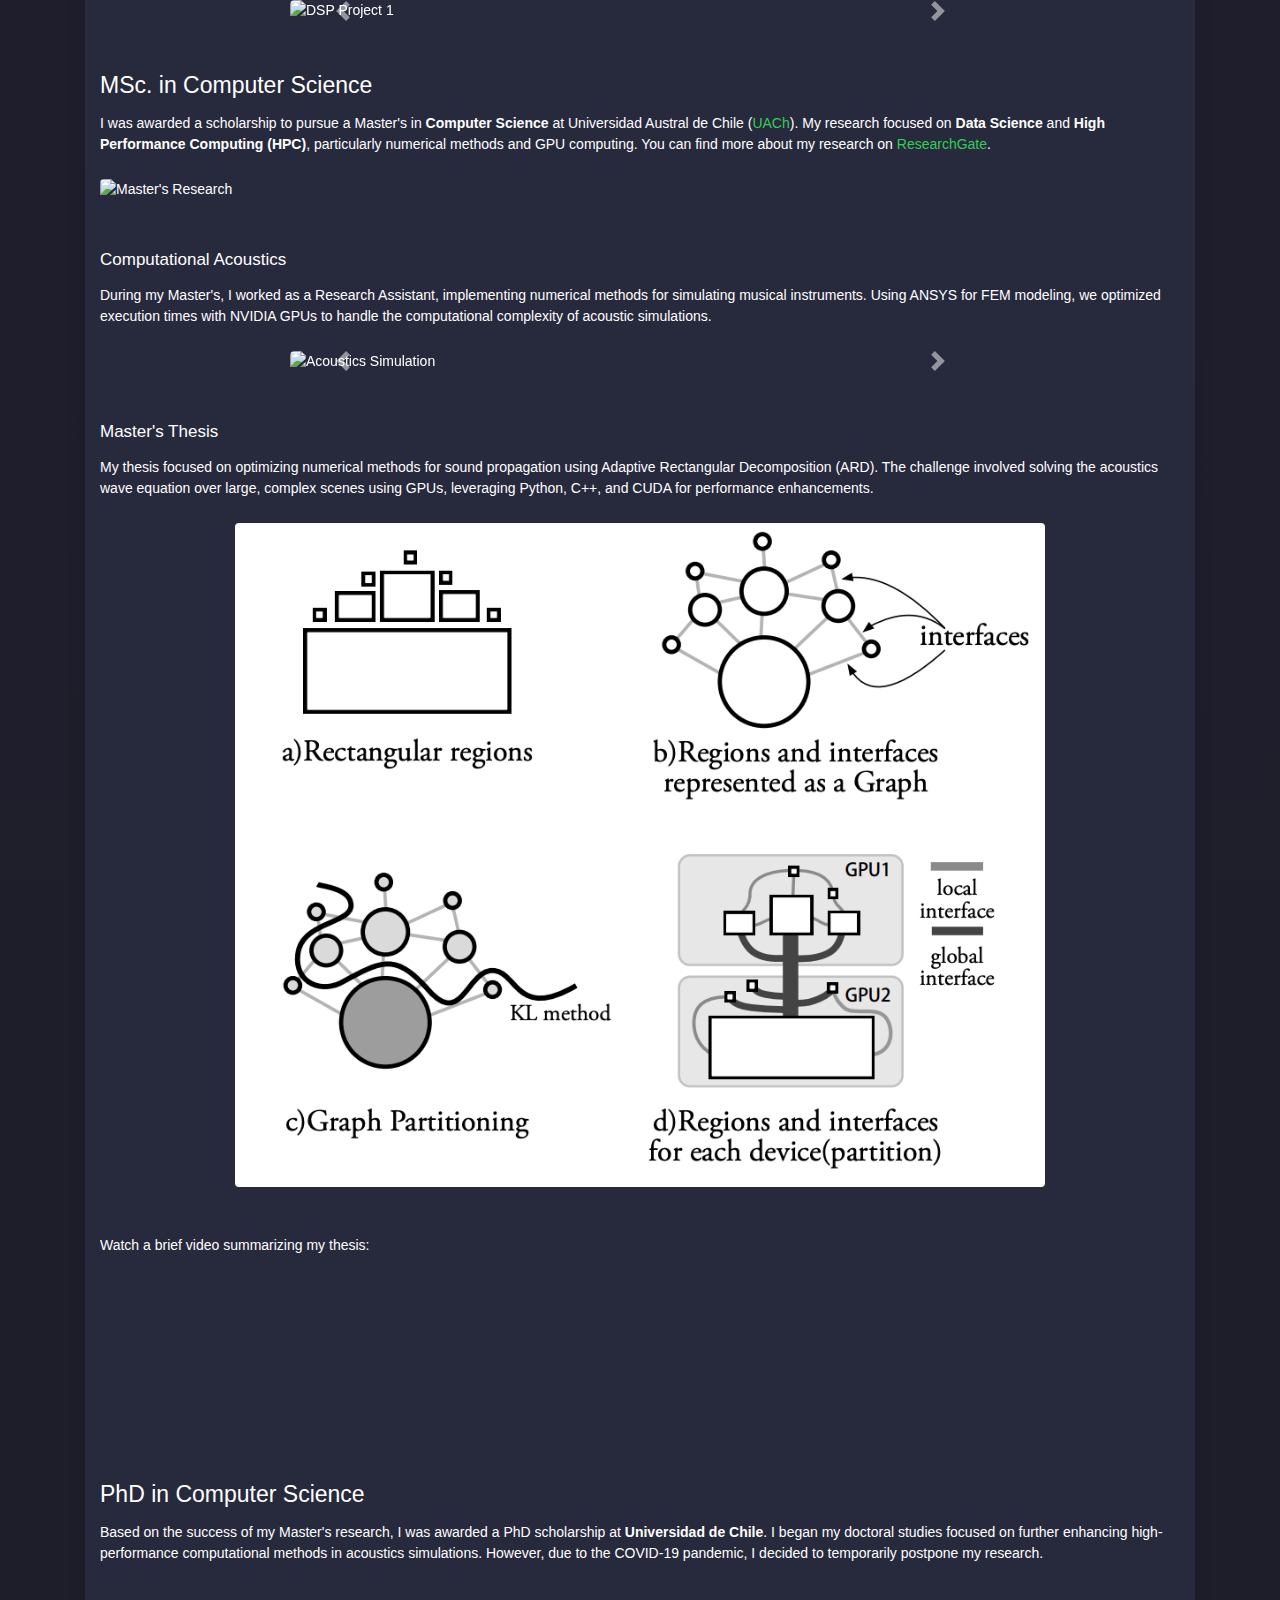
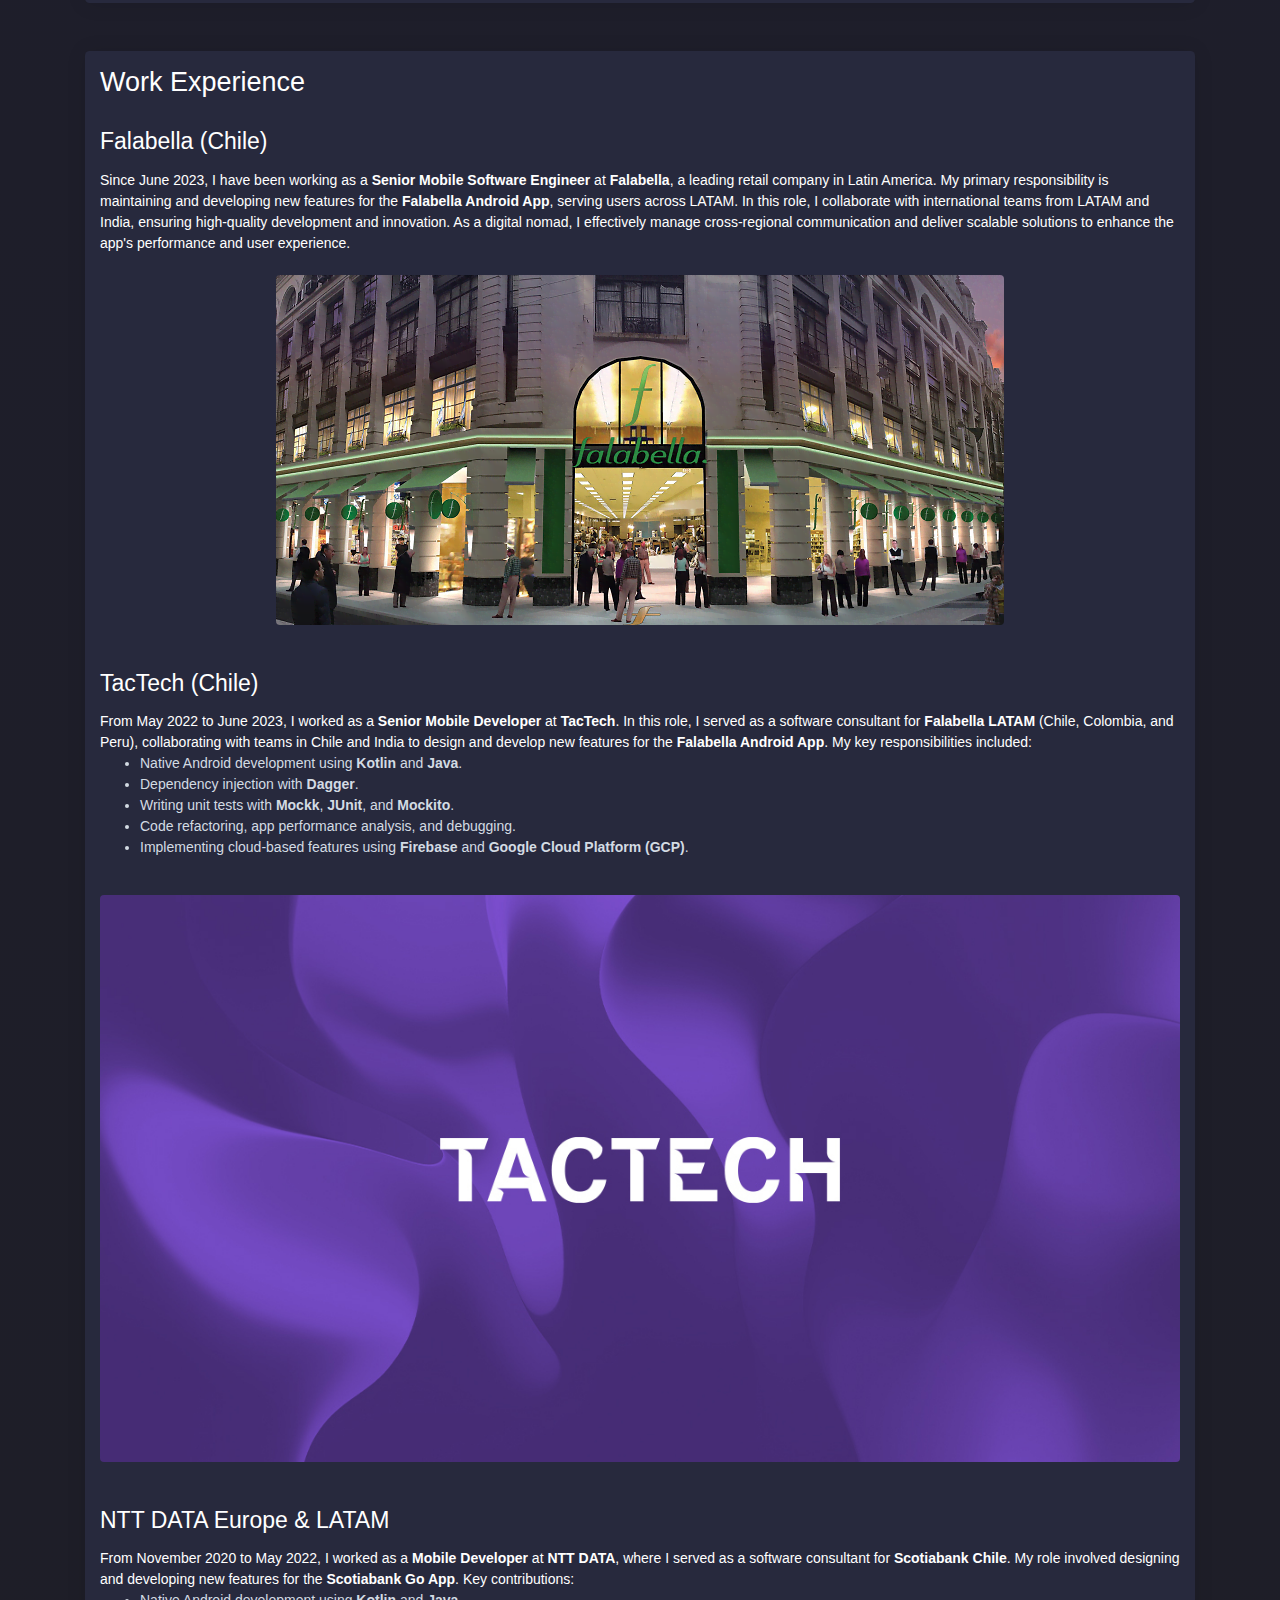
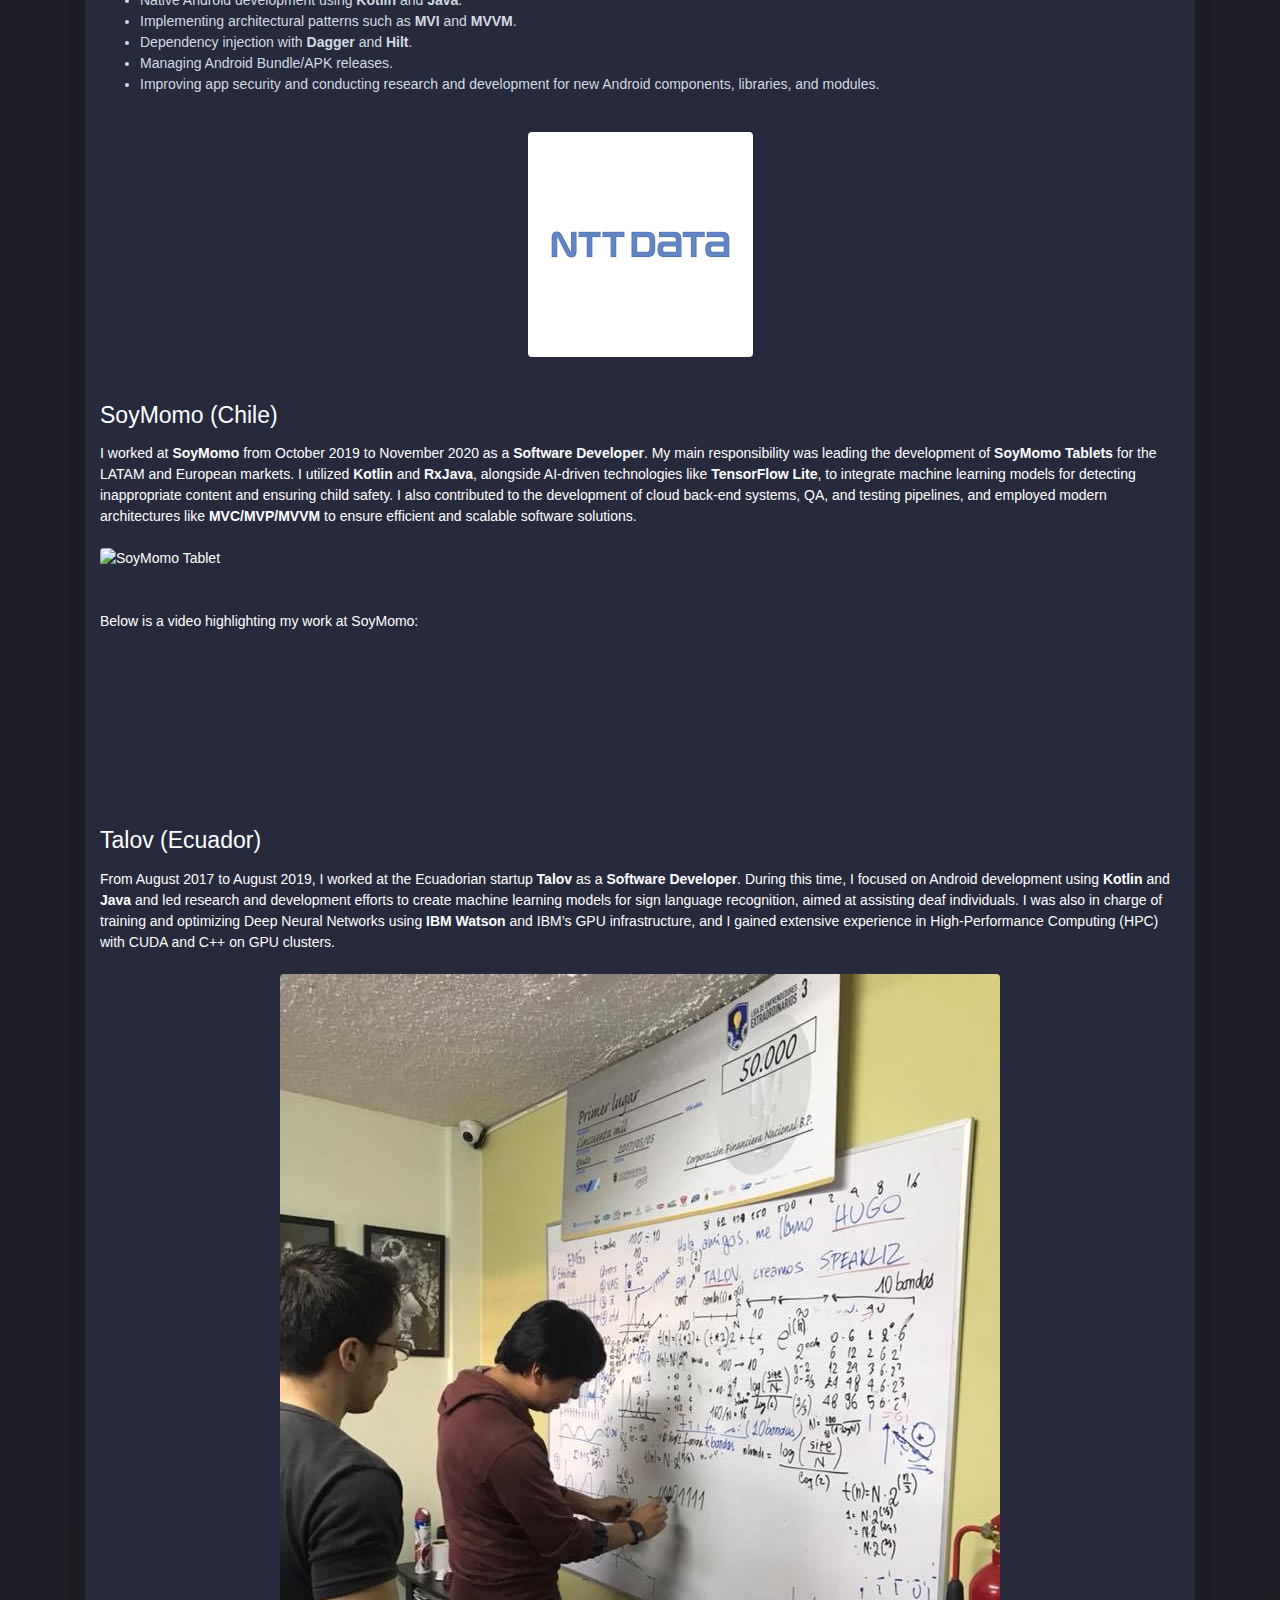
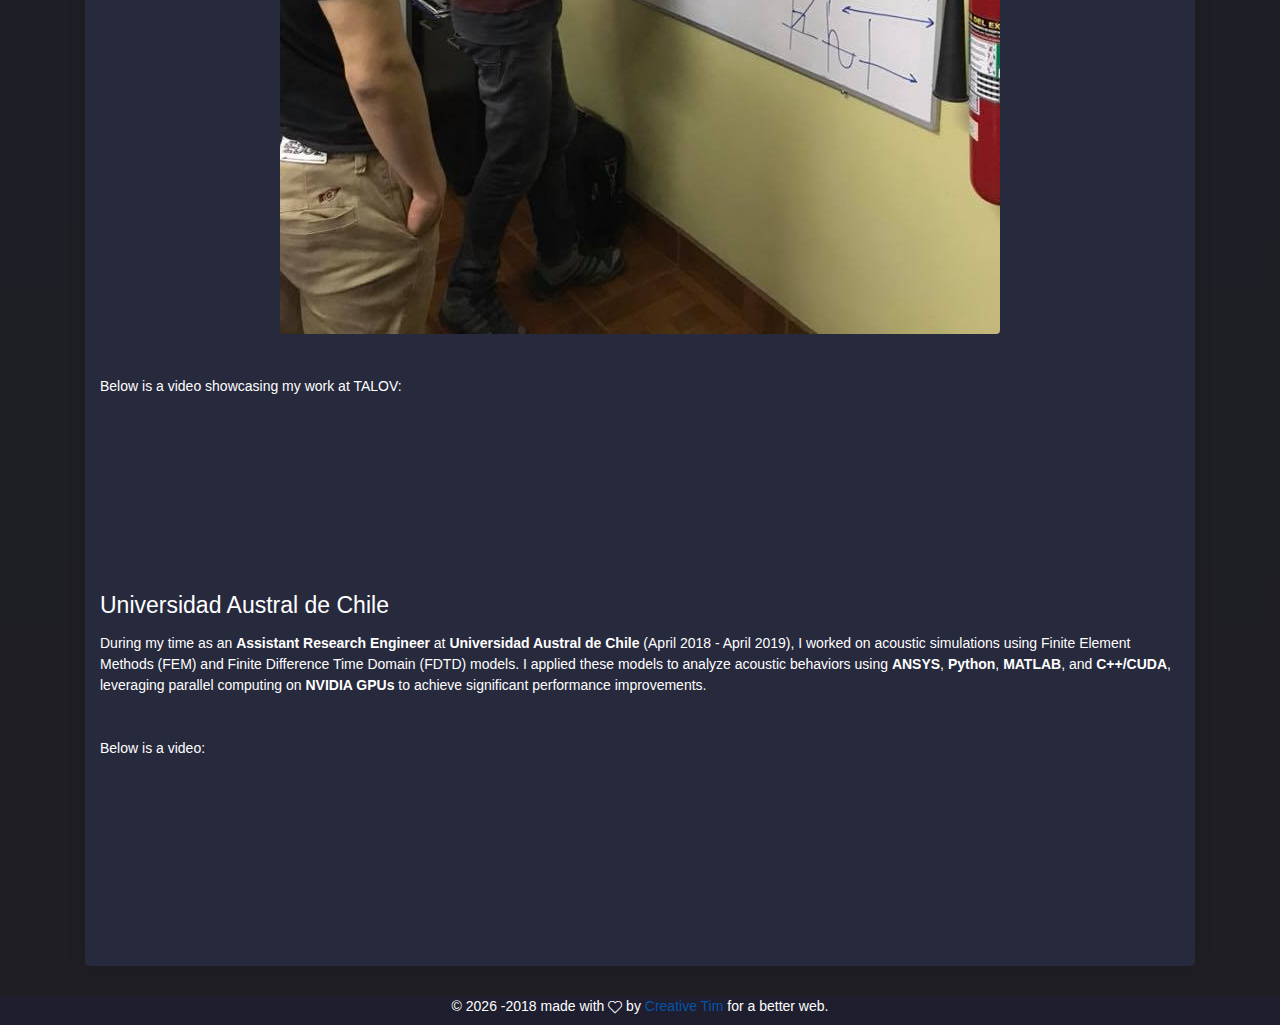
==== commit 5cb4c85f: "profile updated IV!" ====
--- a/index.html
+++ b/index.html
@@ -148,13 +148,13 @@
                                         or AI. Feel free to reach out!</p>
                                     <div class="mt-4 text-center">
                                         <p>
-                                            <a class="text-info" href="https://github.com/jotachango" target="_blank">GitHub</a>
+                                            <a class="text-danger" href="https://github.com/jotachango" target="_blank">GitHub</a>
                                             |
-                                            <a class="text-info" href="https://www.linkedin.com/in/jotachango/"
+                                            <a class="text-danger" href="https://www.linkedin.com/in/jotachango/"
                                                target="_blank">LinkedIn</a> |
-                                            <a class="text-info" href="https://www.researchgate.net/profile/Juan_Chango"
+                                            <a class="text-danger" href="https://www.researchgate.net/profile/Juan_Chango"
                                                target="_blank">ResearchGate</a> |
-                                            <a class="text-info" href="mailto:jnfran92@gmail.com">Email</a>
+                                            <a class="text-danger" href="mailto:jnfran92@gmail.com">Email</a>
                                         </p>
                                     </div>
                                 </div>
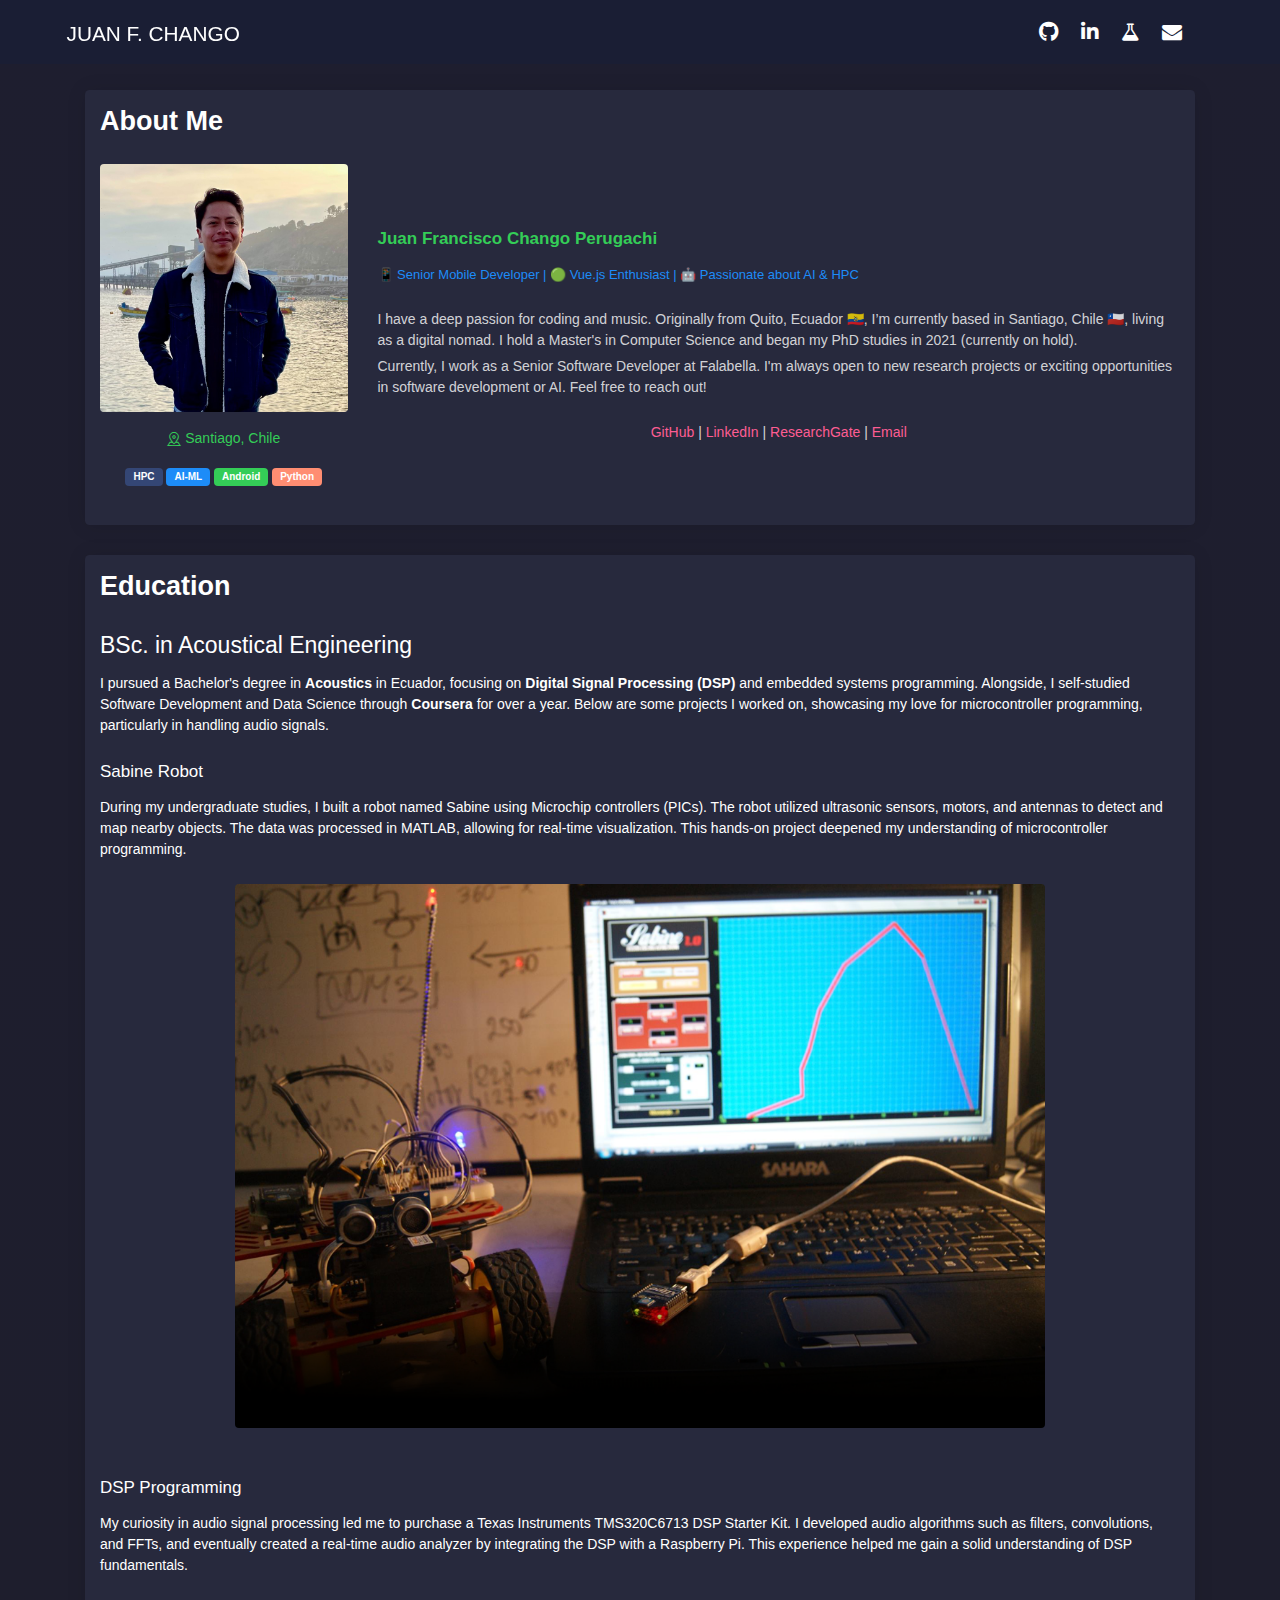
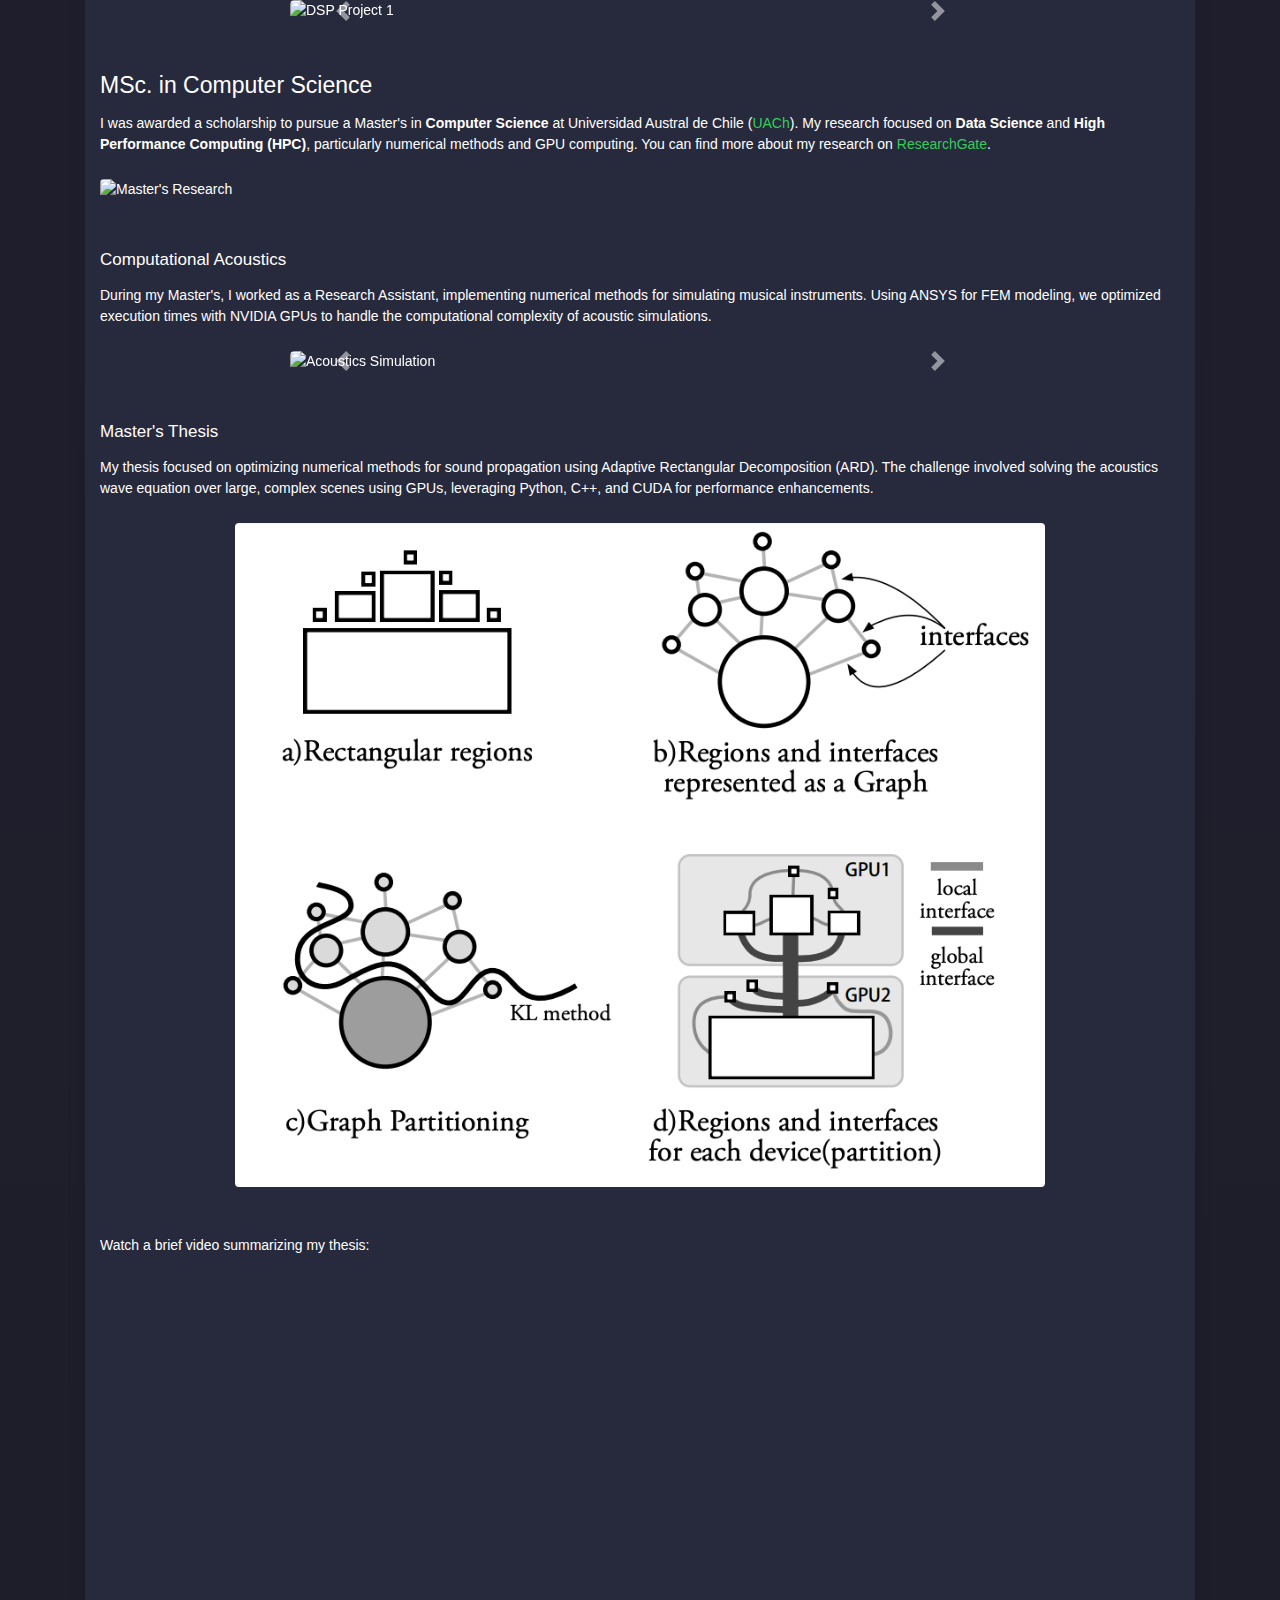
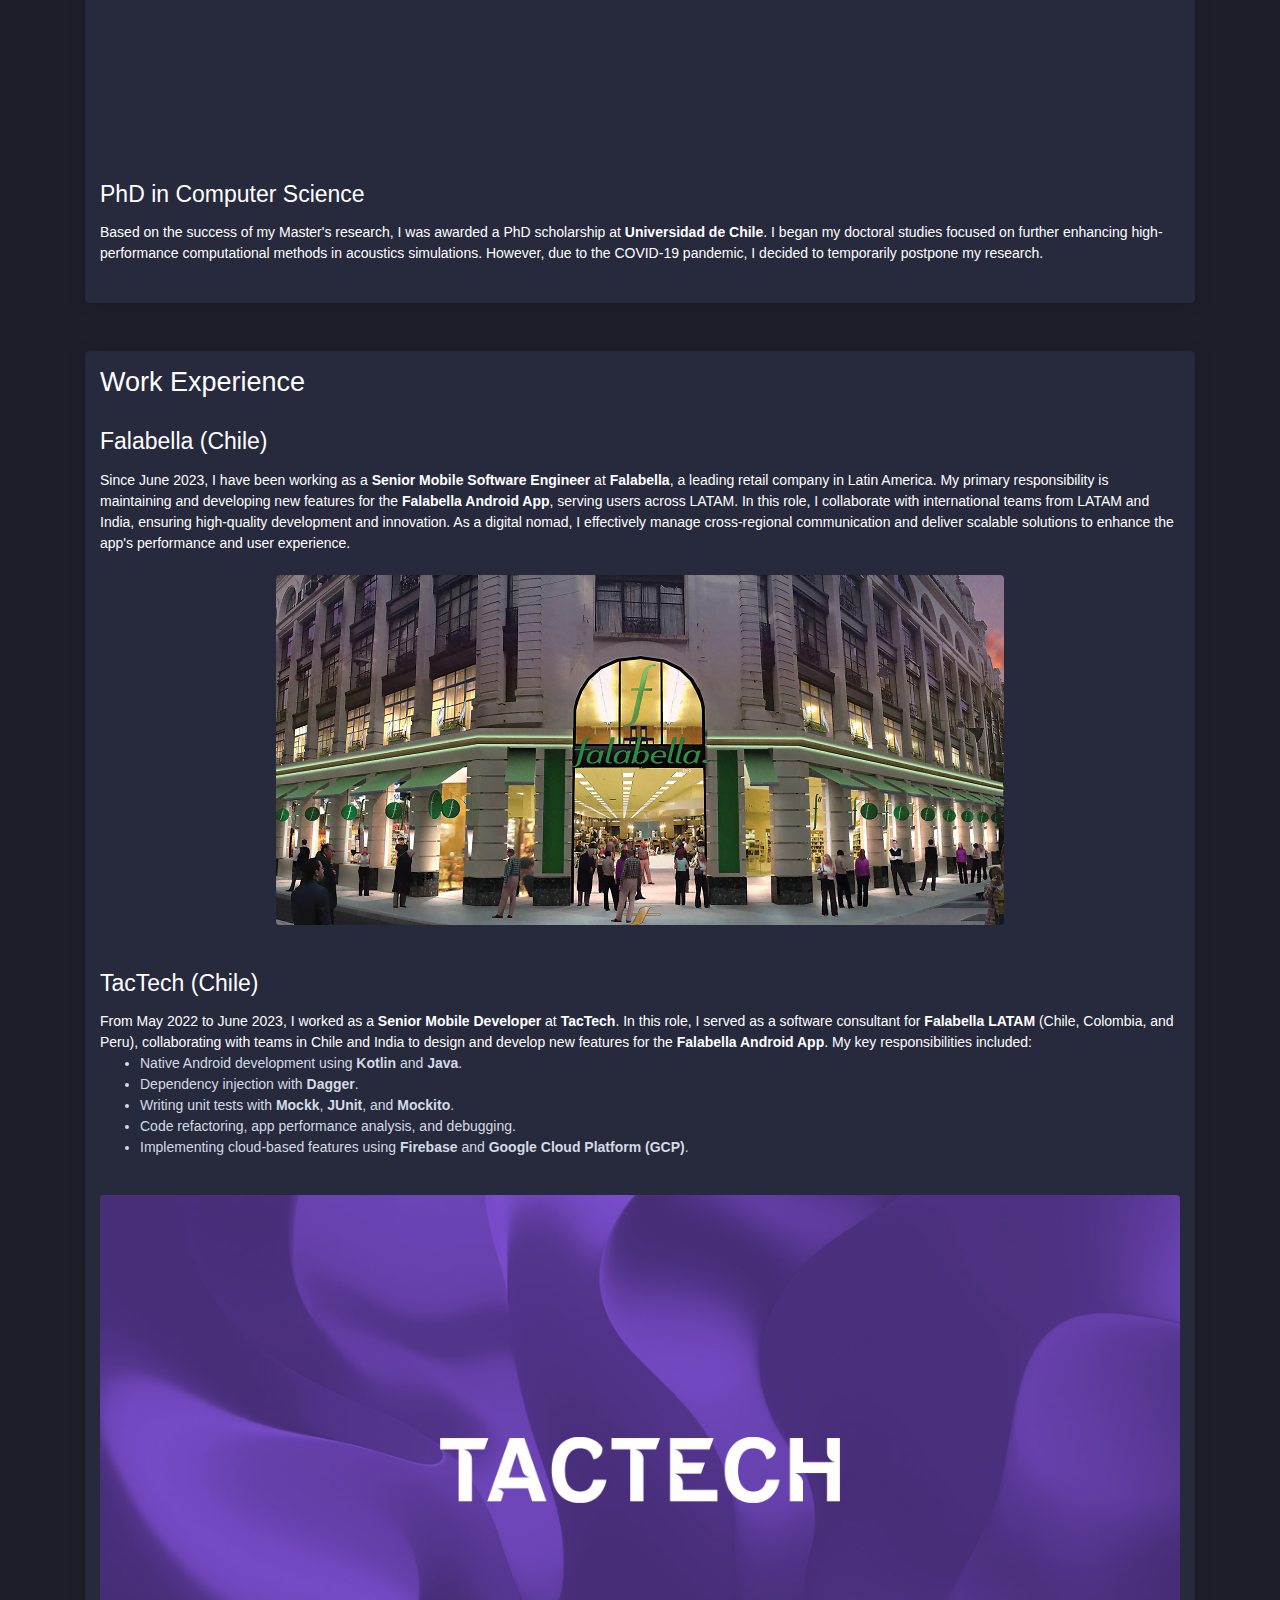
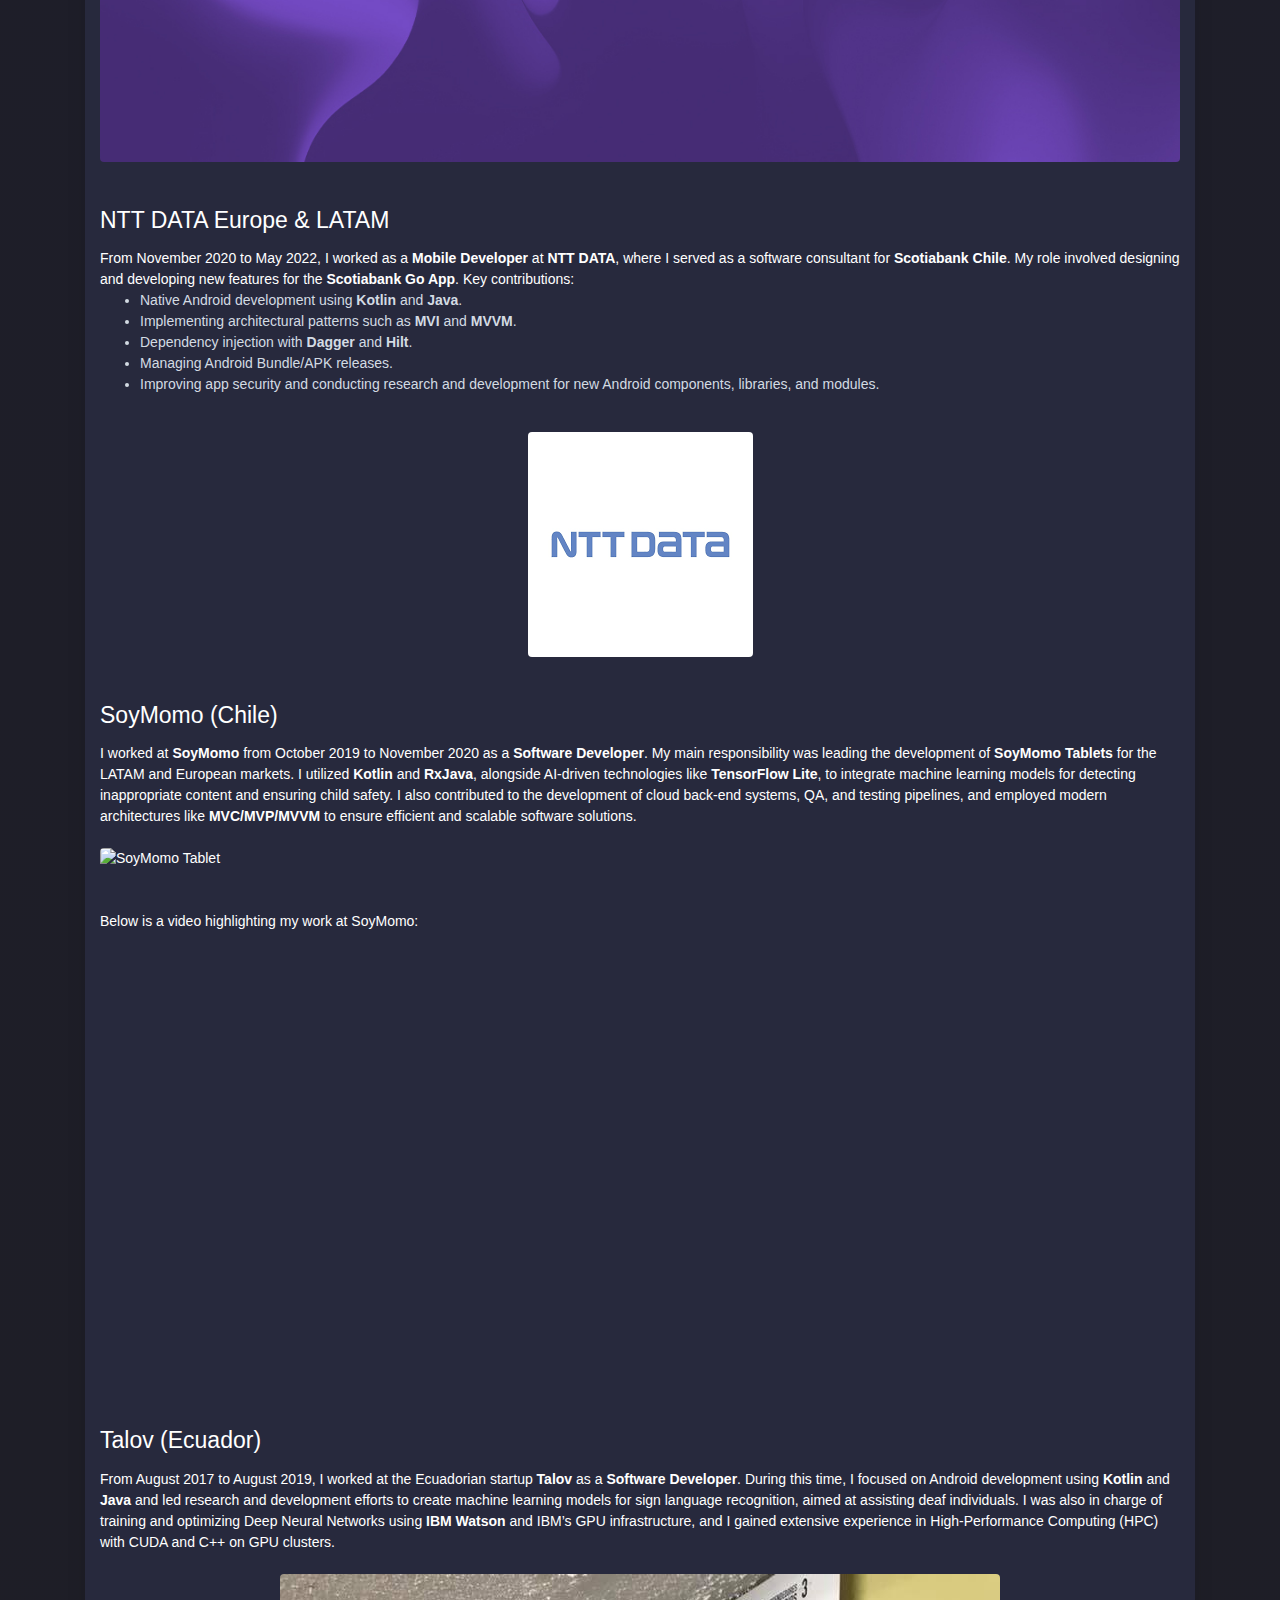
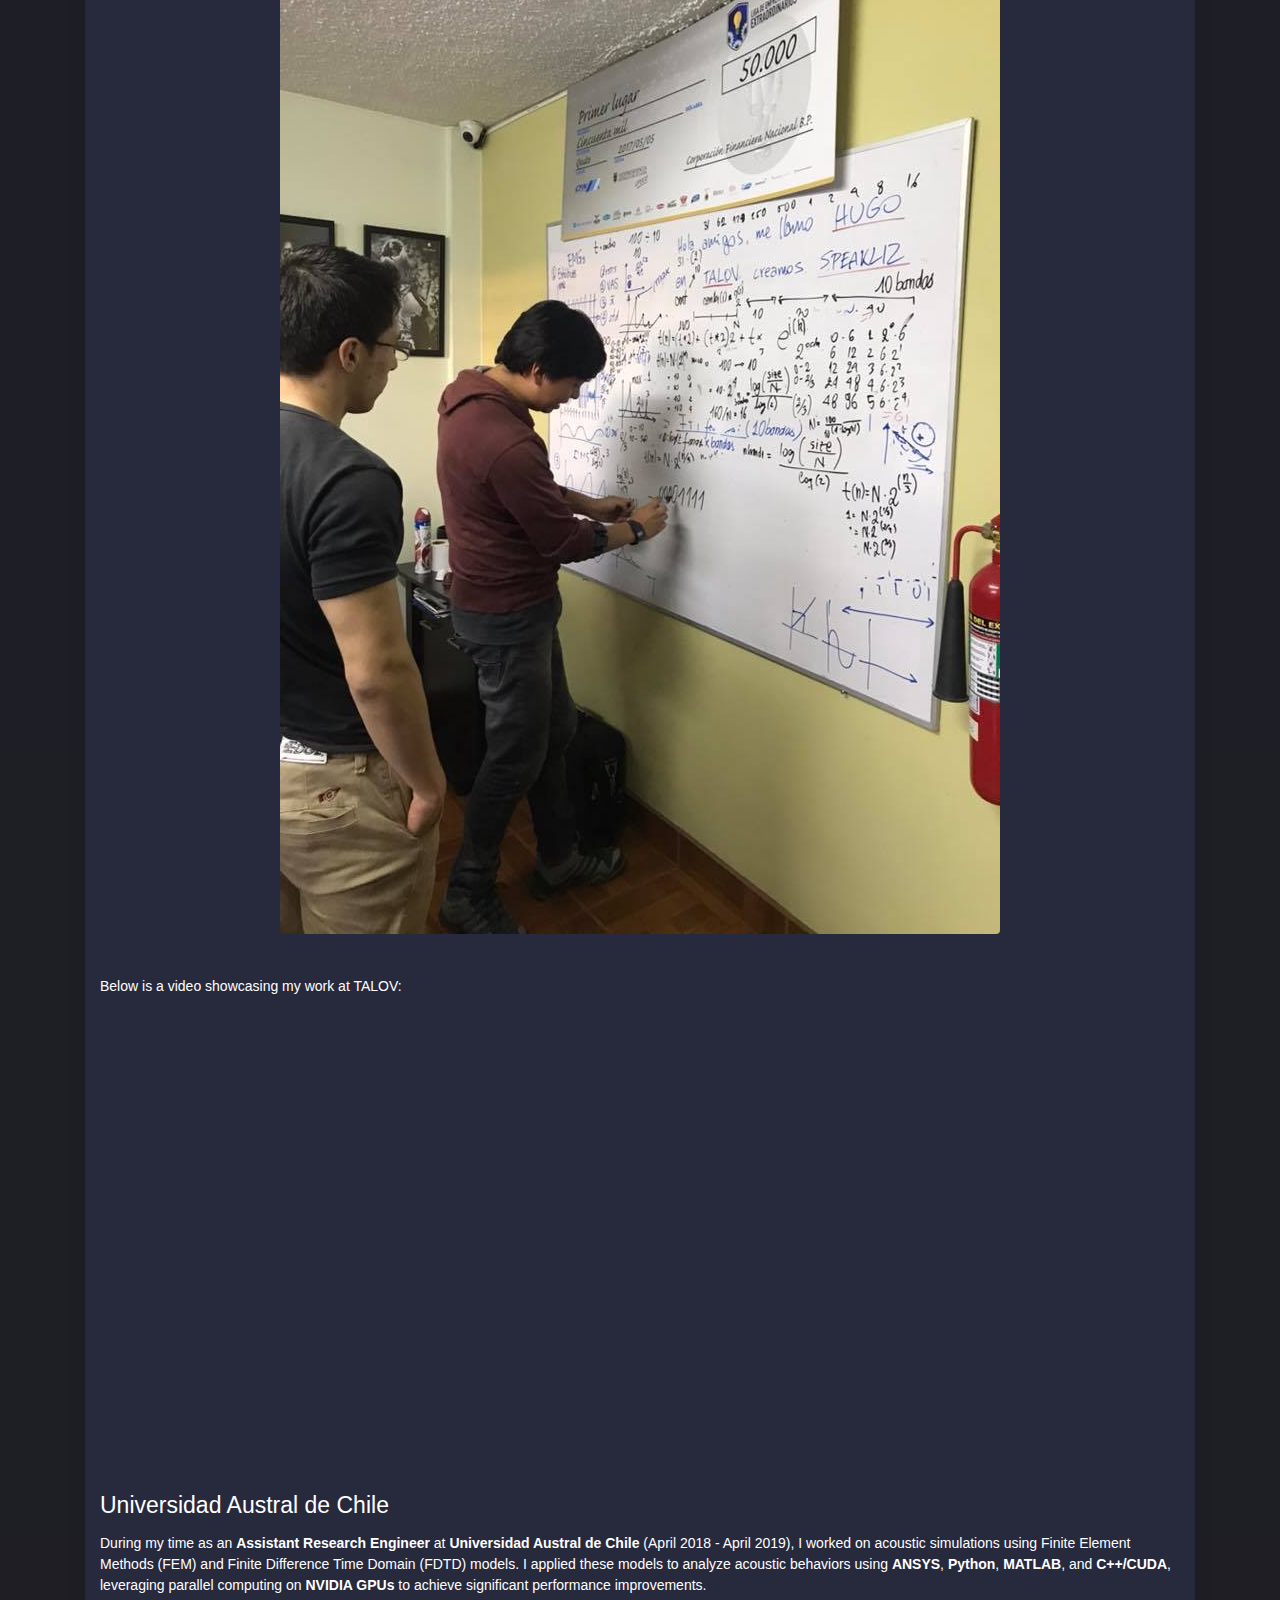
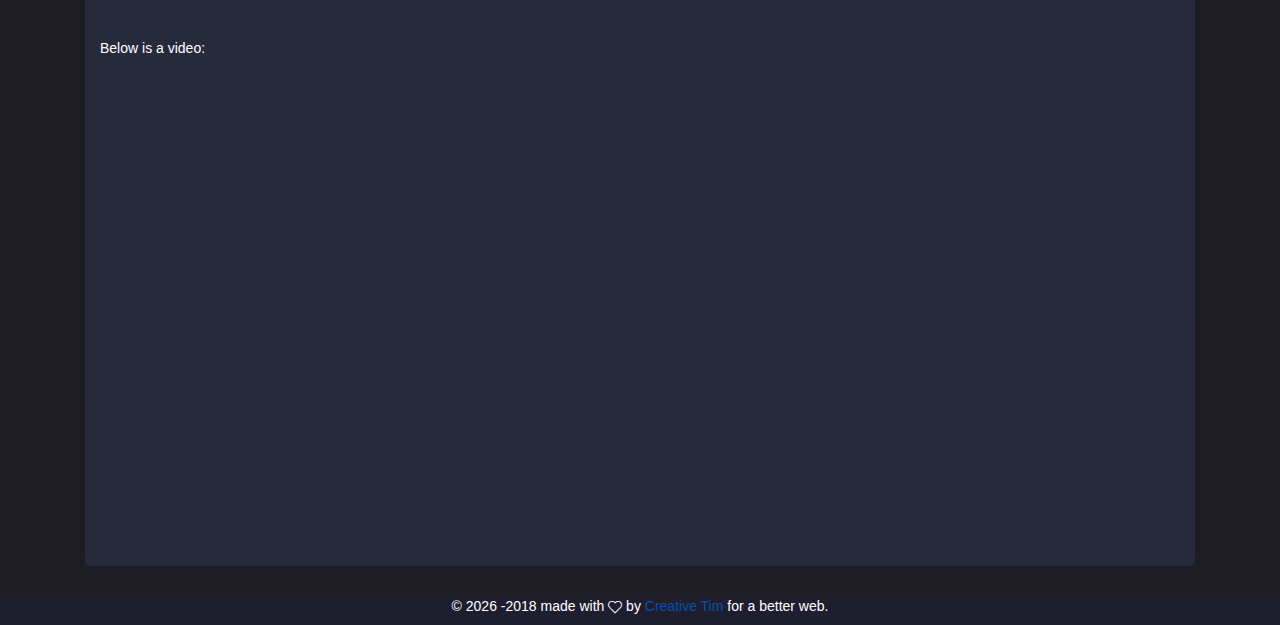
==== commit d2c1bc7a: "profile updated V!" ====
--- a/index.html
+++ b/index.html
@@ -287,7 +287,7 @@
                                  alt="ARD Thesis Project">
 
                             <div class="card-text mb-4">Watch a brief video summarizing my thesis:</div>
-                            <iframe width="auto" height="auto" src="https://www.youtube.com/embed/zYwKiNzNJNo"
+                            <iframe width="100%" height="450px" src="https://www.youtube.com/embed/zYwKiNzNJNo"
                                     class="mx-auto d-block mb-5" frameborder="0" allowfullscreen></iframe>
 
                             <!-- PhD Studies Section -->
@@ -409,7 +409,7 @@
                             <br><br>
                             Below is a video highlighting my work at SoyMomo:
                             <br>
-                            <iframe width="auto" height="auto" src="https://www.youtube.com/embed/ea1XmraPAtA"
+                            <iframe width="100%" height="450px" src="https://www.youtube.com/embed/ea1XmraPAtA"
                                     class="mx-auto d-block" title="YouTube video player" frameborder="0"
                                     allow="accelerometer; autoplay; clipboard-write; encrypted-media; gyroscope; picture-in-picture"
                                     allowfullscreen></iframe>
@@ -433,7 +433,7 @@
                             <br><br>
                             Below is a video showcasing my work at TALOV:
                             <br>
-                            <iframe width="auto" height="auto" src="https://www.youtube.com/embed/K7GSwzHvLGg"
+                            <iframe width="100%" height="450px" src="https://www.youtube.com/embed/K7GSwzHvLGg"
                                     class="mx-auto d-block" title="YouTube video player" frameborder="0"
                                     allow="accelerometer; autoplay; clipboard-write; encrypted-media; gyroscope; picture-in-picture"
                                     allowfullscreen></iframe>
@@ -453,7 +453,7 @@
                             <br><br>
                             Below is a video:
                             <br>
-                            <iframe width="auto" height="auto" src="https://www.youtube.com/embed/tahNo08LVs8"
+                            <iframe width="100%" height="450px" src="https://www.youtube.com/embed/tahNo08LVs8"
                                     class="mx-auto d-block" title="YouTube video player" frameborder="0"
                                     allow="accelerometer; autoplay; clipboard-write; encrypted-media; gyroscope; picture-in-picture"
                                     allowfullscreen></iframe>
